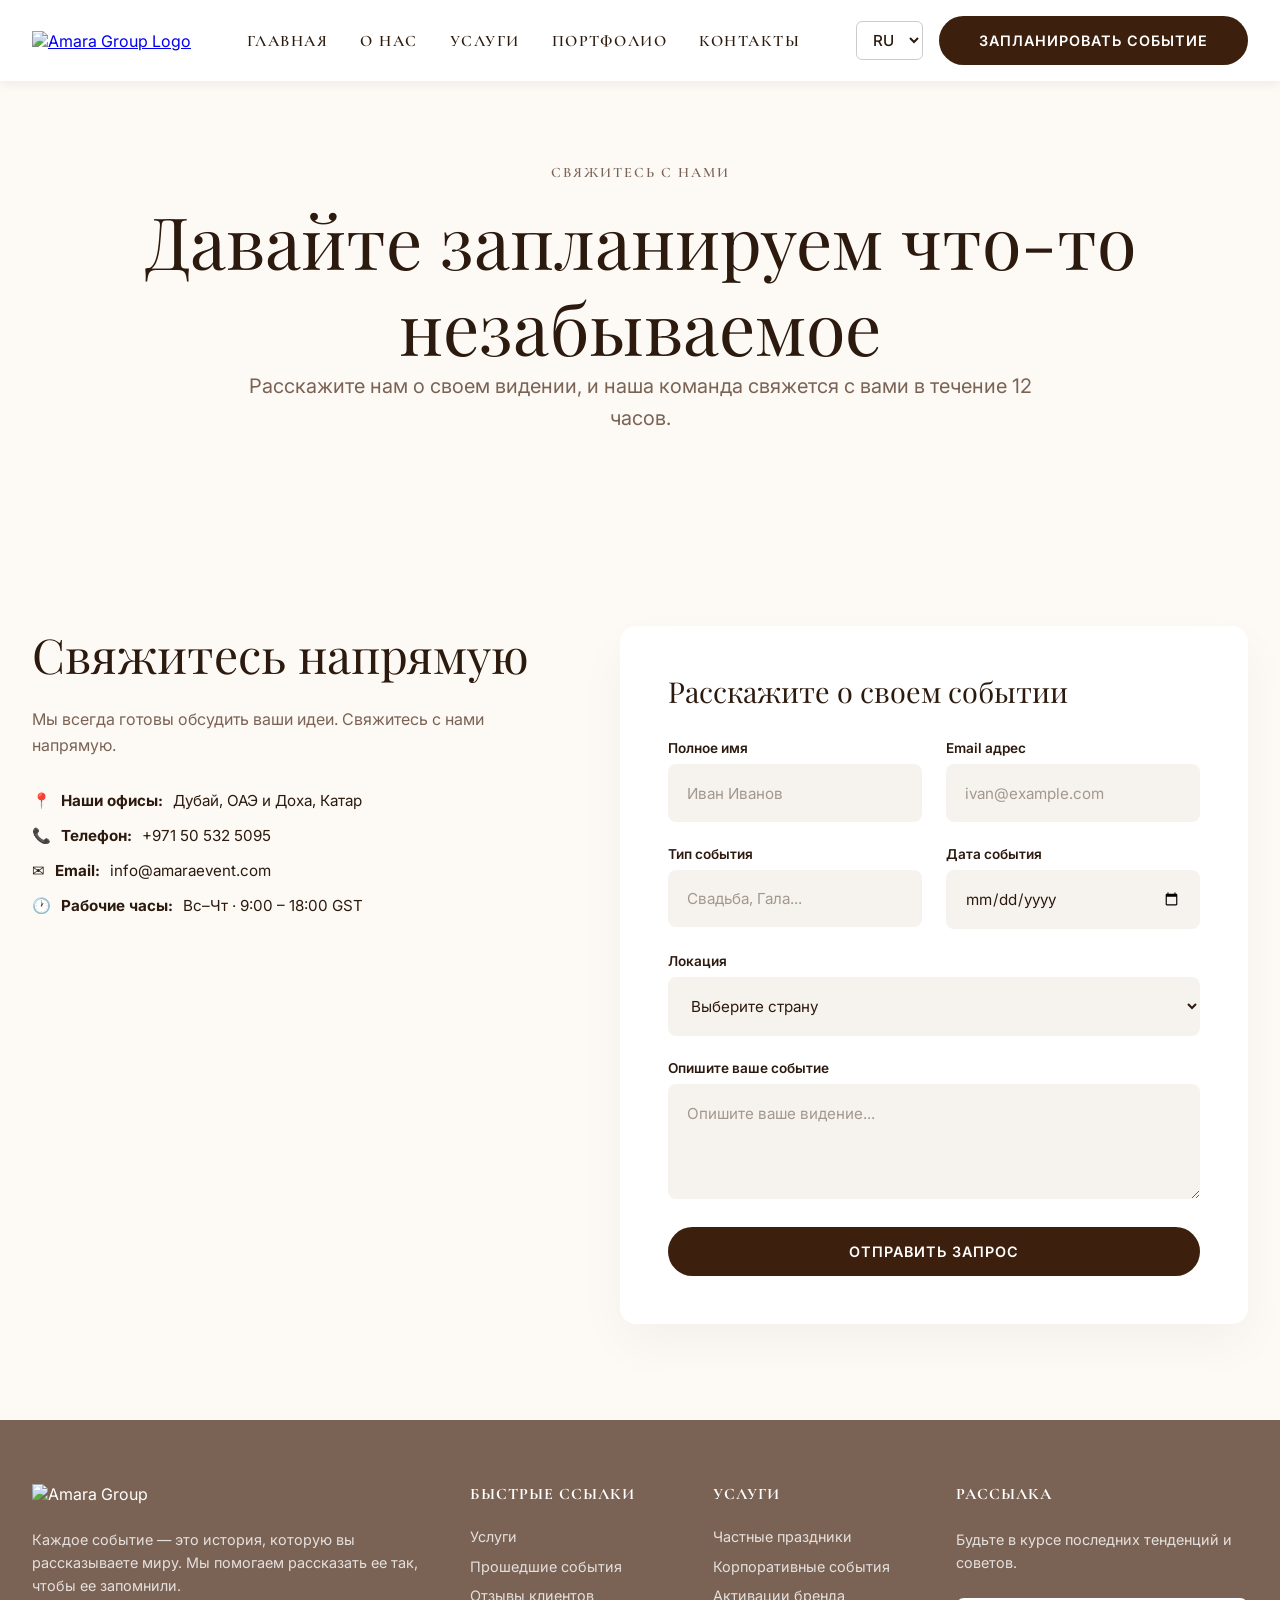
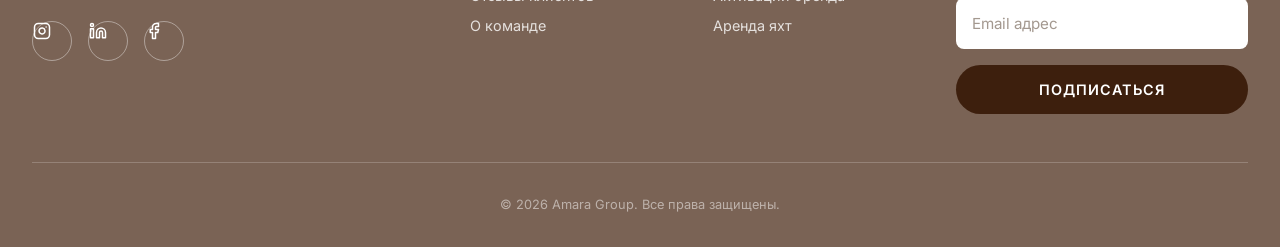
==== contact.html @ 1722e5fd "first commit" ====
<!doctype html>
<html lang="ru">
  <head>
    <meta charset="UTF-8" />
    <meta name="viewport" content="width=device-width, initial-scale=1.0" />

    <title>Amara Group | Luxury Events</title>
    <meta
      name="description"
      content="Amara Group — агентство полного цикла в ОАЭ и Катаре. Организация роскошных свадеб, корпоративных мероприятий, бренд-активаций и аренда яхт."
    />
    <meta
      name="keywords"
      content="luxury events Dubai, организация мероприятий Дубай, свадьба в Катаре, ивент агентство ОАЭ, корпоративы Доха"
    />
    <meta name="author" content="Amara Group" />

    <meta
      property="og:title"
      content="Amara Group | Events That Remain Forever In Memory"
    />
    <meta
      property="og:description"
      content="Полный спектр услуг по организации роскошных мероприятий на территории стран Персидского залива."
    />
    <meta
      property="og:image"
      content="https://www.amaraevent.com/herobannerpicture.jpg"
    />
    <meta property="og:type" content="website" />

    <meta name="robots" content="index, follow" />

    <link
      href="https://fonts.googleapis.com/css2?family=Cormorant+Garamond:wght@600&family=Inter:wght@400;500;600&family=Playfair+Display:ital,wght@0,400;0,700;1,400&display=swap"
      rel="stylesheet"
    />
    <link rel="stylesheet" href="css/style.css" />
    <link rel="stylesheet" href="css/animations.css" />
    <link rel="stylesheet" href="css/responsive.css" />

    <script src="js/translations.js" defer></script>
    <script src="js/i18n.js" defer></script>
    <script src="js/main.js" defer></script>
    <script src="js/animations.js" defer></script>
    <script src="js/portfolio.js" defer></script>
  </head>
  <body class="bg-cream">
    <header class="navbar scrolled">
      <div class="nav-container">
        <a href="index.html" class="logo-link">
          <img
            src="https://www.amaraevent.com/newheroloamara.png"
            alt="Amara Group Logo"
            class="nav-logo logo-dark"
          />
        </a>
        <nav class="nav-links">
          <a href="index.html" data-i18n="nav_home">Главная</a>
          <a href="index.html#about" data-i18n="nav_about">О нас</a>
          <a href="services.html" data-i18n="nav_services">Услуги</a>
          <a href="portfolio.html" data-i18n="nav_portfolio">Портфолио</a>
          <a href="contact.html" class="active" data-i18n="nav_contact"
            >Контакты</a
          >
        </nav>
        <div class="nav-actions">
          <div class="lang-switcher">
            <select class="lang-select">
              <option value="ru">RU</option>
              <option value="en">EN</option>
              <option value="ar">AR</option>
            </select>
          </div>
          <a
            href="https://w.app/xpcw7w"
            target="_blank"
            class="btn btn-primary"
            data-i18n="btn_plan"
            >Запланировать событие</a
          >
          <button class="hamburger" aria-label="Menu" style="color: #3d1f0d">
            ☰
          </button>
        </div>
      </div>
    </header>

    <div class="mobile-menu">
      <button class="close-menu">✕</button>
      <div class="lang-switcher" style="margin-bottom: 2rem">
        <select
          class="lang-select"
          style="
            color: var(--text-primary);
            border-color: var(--accent-primary);
          "
        >
          <option value="ru">RU</option>
          <option value="en">EN</option>
          <option value="ar">AR</option>
        </select>
      </div>
      <nav class="mobile-nav-links">
        <a href="index.html" data-i18n="nav_home">Главная</a>
        <a href="index.html#about" data-i18n="nav_about">О нас</a>
        <a href="services.html" data-i18n="nav_services">Услуги</a>
        <a href="portfolio.html" data-i18n="nav_portfolio">Портфолио</a>
        <a href="contact.html" data-i18n="nav_contact">Контакты</a>
        <a
          href="https://w.app/xpcw7w"
          target="_blank"
          class="btn btn-primary mobile-btn"
          data-i18n="btn_plan"
          >Запланировать событие</a
        >
      </nav>
    </div>

    <main class="page-top-padding">
      <section class="page-hero text-center container">
        <span class="label animate-from-bottom" data-i18n="cta_label"
          >СВЯЖИТЕСЬ С НАМИ</span
        >
        <h1
          class="animate-from-bottom"
          style="color: var(--text-primary)"
          data-i18n="cp_title"
        >
          Давайте запланируем что-то незабываемое
        </h1>
        <p
          class="subtitle animate-from-bottom"
          style="color: var(--text-secondary)"
          data-i18n="cta_desc"
        >
          Расскажите нам о своем видении, и наша команда свяжется с вами.
        </p>
      </section>

      <section class="contact-page-content" style="padding-bottom: 6rem">
        <div class="container contact-grid">
          <div class="contact-page-info animate-from-left">
            <h2 style="color: var(--text-primary)" data-i18n="cp_reach">
              Свяжитесь напрямую
            </h2>
            <p
              style="color: var(--text-secondary); margin-bottom: 2rem"
              data-i18n="cp_reach_d"
            >
              Мы всегда готовы обсудить ваши идеи.
            </p>
            <ul class="contact-list dark-text">
              <li data-i18n="cta_loc">
                📍 <strong>Наши офисы:</strong> Дубай, ОАЭ и Доха, Катар
              </li>
              <li data-i18n="cta_phone">
                📞 <strong>Телефон:</strong> +971 50 532 5095
              </li>
              <li data-i18n="cta_email">
                ✉ <strong>Email:</strong> info@amaraevent.com
              </li>
              <li data-i18n="cta_hours">
                🕐 <strong>Рабочие часы:</strong> Вс–Чт · 9:00 – 18:00 GST
              </li>
            </ul>
          </div>

          <div class="contact-form-wrap white-bg animate-from-right">
            <h3
              style="
                font-family: var(--font-heading);
                font-size: 1.8rem;
                margin-bottom: 2rem;
                color: var(--text-primary);
              "
              data-i18n="form_title"
            >
              Расскажите о своем событии
            </h3>
            <form class="event-form form-advanced">
              <div class="form-row">
                <div class="form-group">
                  <label data-i18n="form_name">Полное имя</label>
                  <input
                    type="text"
                    data-i18n="pl_name"
                    placeholder="Иван Иванов"
                    required
                  />
                </div>
                <div class="form-group">
                  <label data-i18n="form_email_lbl">Email адрес</label>
                  <input
                    type="email"
                    data-i18n="pl_email"
                    placeholder="ivan@example.com"
                    required
                  />
                </div>
              </div>
              <div class="form-row">
                <div class="form-group">
                  <label data-i18n="form_type">Тип события</label>
                  <input
                    type="text"
                    data-i18n="pl_type"
                    placeholder="Свадьба, Гала, Активация..."
                    required
                  />
                </div>
                <div class="form-group">
                  <label data-i18n="form_date">Дата события</label>
                  <input type="date" required />
                </div>
              </div>
              <div class="form-group">
                <label data-i18n="form_loc">Локация</label>
                <select required>
                  <option value="" disabled selected data-i18n="loc_sel">
                    Выберите страну
                  </option>
                  <option value="UAE" data-i18n="loc_uae">ОАЭ</option>
                  <option value="Qatar" data-i18n="loc_qa">Катар</option>
                  <option value="Saudi Arabia" data-i18n="loc_sa">
                    Саудовская Аравия
                  </option>
                  <option value="Other" data-i18n="loc_other">Другое</option>
                </select>
              </div>
              <div class="form-group">
                <label data-i18n="form_msg">Опишите ваше событие</label>
                <textarea
                  data-i18n="pl_msg"
                  placeholder="Опишите ваше видение..."
                  rows="4"
                ></textarea>
              </div>
              <button
                type="submit"
                class="btn btn-primary w-100"
                data-i18n="btn_send"
              >
                Отправить запрос
              </button>
              <p
                class="form-success hidden"
                style="color: var(--accent-primary)"
                data-i18n="form_success"
              >
                Спасибо! Мы свяжемся с вами в течение 12 часов.
              </p>
            </form>
          </div>
        </div>
      </section>
    </main>

    <footer class="footer">
      <div class="container">
        <div class="footer-grid">
          <div class="footer-col animate-from-bottom">
            <img
              src="https://www.amaraevent.com/newwhotelogoamara.png"
              alt="Amara Group"
              class="footer-logo"
            />
            <p class="footer-tagline" data-i18n="ftr_tagline">
              Каждое событие — это история, которую вы рассказываете миру.
            </p>
            <div class="social-links">
              <a
                href="https://www.instagram.com/amara.eventgroup/"
                target="_blank"
                class="social-icon"
                ><svg
                  width="20"
                  height="20"
                  viewBox="0 0 24 24"
                  fill="none"
                  stroke="currentColor"
                  stroke-width="2"
                  stroke-linecap="round"
                  stroke-linejoin="round"
                >
                  <rect x="2" y="2" width="20" height="20" rx="5" ry="5"></rect>
                  <path
                    d="M16 11.37A4 4 0 1 1 12.63 8 4 4 0 0 1 16 11.37z"
                  ></path>
                  <line x1="17.5" y1="6.5" x2="17.51" y2="6.5"></line></svg
              ></a>
              <a
                href="https://www.linkedin.com/company/amara-event-groups/"
                target="_blank"
                class="social-icon"
                ><svg
                  width="20"
                  height="20"
                  viewBox="0 0 24 24"
                  fill="none"
                  stroke="currentColor"
                  stroke-width="2"
                  stroke-linecap="round"
                  stroke-linejoin="round"
                >
                  <path
                    d="M16 8a6 6 0 0 1 6 6v7h-4v-7a2 2 0 0 0-2-2 2 2 0 0 0-2 2v7h-4v-7a6 6 0 0 1 6-6z"
                  ></path>
                  <rect x="2" y="9" width="4" height="12"></rect>
                  <circle cx="4" cy="4" r="2"></circle></svg
              ></a>
              <a
                href="https://www.facebook.com/people/Amara-Event-Group/61588950360241/?rdid=UpHWcttzKWzYfDXJ"
                target="_blank"
                class="social-icon"
                ><svg
                  width="20"
                  height="20"
                  viewBox="0 0 24 24"
                  fill="none"
                  stroke="currentColor"
                  stroke-width="2"
                  stroke-linecap="round"
                  stroke-linejoin="round"
                >
                  <path
                    d="M18 2h-3a5 5 0 0 0-5 5v3H7v4h3v8h4v-8h3l1-4h-4V7a1 1 0 0 1 1-1h3z"
                  ></path></svg
              ></a>
            </div>
          </div>
          <div
            class="footer-col animate-from-bottom"
            style="transition-delay: 0.1s"
          >
            <h4 data-i18n="ftr_quick">БЫСТРЫЕ ССЫЛКИ</h4>
            <a href="services.html" data-i18n="nav_services">Наши услуги</a>
            <a href="portfolio.html" data-i18n="ftr_past">Прошедшие события</a>
            <a href="index.html#about" data-i18n="ftr_test">Отзывы клиентов</a>
            <a href="index.html#about" data-i18n="ftr_team">О команде</a>
          </div>
          <div
            class="footer-col animate-from-bottom"
            style="transition-delay: 0.2s"
          >
            <h4 data-i18n="ftr_srv">УСЛУГИ</h4>
            <a href="services.html" data-i18n="srv_1_t">Частные праздники</a>
            <a href="services.html" data-i18n="srv_2_t"
              >Корпоративные события</a
            >
            <a href="services.html" data-i18n="srv_3_t">Активации бренда</a>
            <a href="services.html" data-i18n="srv_5_t">Аренда яхт</a>
          </div>
          <div
            class="footer-col animate-from-bottom"
            style="transition-delay: 0.3s"
          >
            <h4 data-i18n="ftr_news">РАССЫЛКА</h4>
            <p data-i18n="ftr_news_d">Будьте в курсе последних тенденций.</p>
            <form class="newsletter-form">
              <input
                type="email"
                data-i18n="form_email_lbl"
                placeholder="Email"
                required
              />
              <button
                type="submit"
                class="btn btn-primary btn-small"
                data-i18n="btn_sub"
              >
                Подписаться
              </button>
            </form>
          </div>
        </div>
        <div class="footer-bottom">
          <p data-i18n="ftr_rights">© 2026 Amara Group. Все права защищены.</p>
        </div>
      </div>
    </footer>

    <script src="js/main.js" defer></script>
    <script src="js/animations.js" defer></script>
  </body>
</html>
---- css/style.css ----
:root {
  --bg-hero: #e8e4de;
  --bg-section: #fdfaf6; /* Более светлый кремовый, как на скринах */
  --bg-footer: #7a6355; /* Точный цвет из макета */
  --accent-primary: #3d1f0d;
  --text-primary: #2c1a0e;
  --text-secondary: #7a6355;
  --white: #ffffff;
  --bg-card: #f6f3ef; /* Цвет фона инпутов и карточек */

  --font-heading: "Playfair Display", serif;
  --font-body: "Inter", sans-serif;
  --font-nav: "Cormorant Garamond", serif;
}

* {
  margin: 0;
  padding: 0;
  box-sizing: border-box;
}
html {
  scroll-behavior: smooth;
}
body {
  font-family: var(--font-body);
  color: var(--text-primary);
  background-color: var(--white);
  overflow-x: hidden;
}
.container {
  width: 100%;
  max-width: 1280px;
  margin: 0 auto;
  padding: 0 2rem;
}
.text-center {
  text-align: center;
}
.text-white {
  color: var(--white) !important;
}
.bg-cream {
  background-color: var(--bg-section);
}
.white-bg {
  background: var(--white);
}
.hidden {
  display: none !important;
}

/* Типографика */
h1,
h2,
h3 {
  font-family: var(--font-heading);
  font-weight: 400;
  line-height: 1.2;
}
h1 {
  font-size: 4.5rem;
  color: var(--white);
}
h2 {
  font-size: 3rem;
  margin-bottom: 1.5rem;
  color: var(--text-primary);
}
.hero h2 {
  color: var(--accent-primary);
  font-size: 5rem;
  font-style: italic;
  margin-bottom: 1rem;
}
p {
  font-size: 1rem;
  line-height: 1.6;
  color: var(--text-secondary);
  margin-bottom: 1.5rem;
}
.subtitle {
  font-size: 1.25rem;
  max-width: 800px;
  margin: 0 auto 2rem;
}
.label {
  display: block;
  font-family: var(--font-nav);
  font-size: 0.9rem;
  letter-spacing: 2px;
  text-transform: uppercase;
  color: var(--text-secondary);
  margin-bottom: 1rem;
  font-weight: 600;
}

/* Кнопки */
.btn {
  display: inline-block;
  padding: 1rem 2.5rem;
  border-radius: 50px;
  font-family: var(--font-body);
  font-size: 0.9rem;
  text-transform: uppercase;
  letter-spacing: 1px;
  text-decoration: none;
  transition: all 0.3s ease;
  cursor: pointer;
  border: none;
  font-weight: 600;
  text-align: center;
}
.btn-primary {
  background-color: var(--accent-primary);
  color: var(--white);
}
.btn-primary:hover {
  background-color: #5a3116;
}
.btn-outline {
  background-color: transparent;
  color: var(--white);
  border: 1px solid var(--white);
}
.btn-outline:hover {
  background-color: var(--white);
  color: var(--accent-primary);
}
.w-100 {
  width: 100%;
}
.btn-small {
  padding: 0.8rem 1.5rem;
  font-size: 0.9rem;
}

/* Навигация */
.navbar {
  position: fixed;
  top: 0;
  width: 100%;
  z-index: 1000;
  transition: all 0.3s ease;
  padding: 1.5rem 0;
}
.navbar.scrolled {
  background-color: var(--white);
  box-shadow: 0 4px 10px rgba(0, 0, 0, 0.05);
  padding: 1rem 0;
}
.nav-container {
  display: flex;
  justify-content: space-between;
  align-items: center;
  max-width: 1440px;
  margin: 0 auto;
  padding: 0 2rem;
}
.nav-logo {
  height: 40px;
  transition: opacity 0.3s ease;
}
.nav-links {
  display: flex;
  gap: 2rem;
}
.nav-links a {
  font-family: var(--font-nav);
  text-transform: uppercase;
  letter-spacing: 1.5px;
  color: var(--white);
  text-decoration: none;
  font-size: 1rem;
  font-weight: 600;
  transition: color 0.3s ease;
}
.navbar.scrolled .nav-links a {
  color: var(--text-primary);
}
.nav-links a:hover,
.nav-links a.active {
  color: var(--bg-footer);
}
.hamburger {
  display: none;
  background: none;
  border: none;
  color: var(--white);
  font-size: 2rem;
  cursor: pointer;
}
.nav-actions {
  display: flex;
  align-items: center;
  gap: 1rem;
}

/* Переключатель языков */
.lang-switcher select {
  background: transparent;
  color: var(--white);
  border: 1px solid rgba(255, 255, 255, 0.5);
  border-radius: 6px;
  padding: 8px 12px;
  font-family: var(--font-body);
  font-weight: 500;
  cursor: pointer;
  outline: none;
  transition: all 0.3s ease;
}
.lang-switcher select option {
  color: var(--text-primary);
  background: var(--white);
}
.navbar.scrolled .lang-switcher select {
  color: var(--text-primary);
  border-color: rgba(0, 0, 0, 0.2);
}

/* Мобильное меню */
.mobile-menu {
  position: fixed;
  top: 0;
  left: 0;
  width: 100%;
  height: 100vh;
  background-color: var(--bg-section);
  z-index: 2000;
  display: flex;
  flex-direction: column;
  justify-content: center;
  align-items: center;
  opacity: 0;
  pointer-events: none;
  transition: all 0.3s ease;
  transform: translateY(-100%);
}
.mobile-menu.active {
  opacity: 1;
  pointer-events: all;
  transform: translateY(0);
}
.close-menu {
  position: absolute;
  top: 2rem;
  right: 2rem;
  font-size: 2rem;
  background: none;
  border: none;
  cursor: pointer;
  color: var(--accent-primary);
}
.mobile-nav-links {
  display: flex;
  flex-direction: column;
  gap: 2rem;
  text-align: center;
}
.mobile-nav-links a:not(.btn) {
  font-family: var(--font-heading);
  font-size: 2rem;
  color: var(--text-primary);
  text-decoration: none;
}

/* Секции */
section {
  padding: 6rem 0;
}
.hero {
  height: 100vh;
  background-size: cover;
  background-position: center;
  display: flex;
  align-items: center;
  justify-content: center;
  position: relative;
  background-color: var(--bg-hero);
  text-align: center;
}
.hero::before {
  content: "";
  position: absolute;
  top: 0;
  left: 0;
  width: 100%;
  height: 100%;
  background: rgba(0, 0, 0, 0.3);
}
.hero-content {
  position: relative;
  z-index: 2;
  max-width: 900px;
  padding: 0 1rem;
}
.hero-buttons {
  display: flex;
  gap: 1rem;
  justify-content: center;
  margin-top: 2rem;
}

.about-grid {
  display: grid;
  grid-template-columns: 1fr 1fr;
  gap: 4rem;
  align-items: center;
}
.about-images {
  display: grid;
  grid-template-columns: 1fr 1fr;
  gap: 1rem;
}
.about-images img {
  width: 100%;
  height: 250px;
  object-fit: cover;
  border-radius: 16px;
  transition: transform 0.5s ease;
}
.about-images img:hover {
  transform: scale(1.05);
}

/* Карточки сервисов */
.services-grid {
  display: grid;
  grid-template-columns: repeat(4, 1fr);
  gap: 2rem;
  margin-top: 3rem;
  margin-bottom: 3rem;
}
.services-grid-3 {
  display: grid;
  grid-template-columns: repeat(3, 1fr);
  gap: 2rem;
  margin-top: 3rem;
}
.service-card {
  background: var(--bg-card);
  padding: 2.5rem 1.5rem;
  border-radius: 16px;
  text-align: start;
  transition:
    transform 0.4s ease,
    box-shadow 0.4s ease;
}
.service-card:hover {
  transform: translateY(-5px);
  box-shadow: 0 15px 30px rgba(0, 0, 0, 0.05);
  background-color: var(--white);
}
.icon-box {
  width: 40px;
  height: 40px;
  display: flex;
  align-items: center;
  justify-content: flex-start;
  margin-bottom: 1.5rem;
}
.icon-box svg {
  color: var(--bg-footer);
  width: 24px;
  height: 24px;
}
.service-card h3 {
  font-size: 1.3rem;
  margin-bottom: 1rem;
  font-family: var(--font-heading);
}
.service-card p {
  font-size: 0.95rem;
}
.link-arrow {
  color: var(--accent-primary);
  text-decoration: none;
  font-weight: 600;
  font-size: 0.9rem;
  transition: opacity 0.3s;
  display: inline-block;
  margin-top: 1rem;
}
.link-arrow:hover {
  opacity: 0.7;
}

/* Портфолио (Стиль как на скриншоте) */
.section-header {
  display: flex;
  justify-content: space-between;
  align-items: flex-end;
  margin-bottom: 3rem;
  text-align: start;
}
.link-underline {
  color: var(--bg-footer);
  text-decoration: underline;
  font-weight: 500;
  font-size: 0.9rem;
  font-family: var(--font-body);
  text-underline-offset: 4px;
}
.portfolio-grid-4 {
  display: grid;
  grid-template-columns: repeat(4, 1fr);
  gap: 1.5rem;
}
.img-wrap {
  overflow: hidden;
  border-radius: 16px;
}
.img-wrap img {
  width: 100%;
  height: 350px;
  object-fit: cover;
  transition: transform 0.4s ease;
  display: block;
}
.img-wrap:hover img {
  transform: scale(1.05);
}

/* Отзывы */
.testimonials-grid {
  display: grid;
  grid-template-columns: repeat(3, 1fr);
  gap: 2rem;
  margin-top: 3rem;
}
.test-card {
  background: var(--bg-card);
  padding: 3rem 2rem;
  border-radius: 16px;
  text-align: start;
  position: relative;
  transition: transform 0.4s ease;
}
.test-card:hover {
  transform: translateY(-5px);
  box-shadow: 0 15px 30px rgba(0, 0, 0, 0.05);
  background-color: var(--white);
}
.quote-mark {
  position: absolute;
  top: 1.5rem;
  right: 2rem;
  font-family: var(--font-heading);
  font-size: 3rem;
  color: #dcd3c8;
  line-height: 1;
}
.test-card p {
  font-style: italic;
  font-size: 0.95rem;
  color: var(--text-secondary);
}
.brand-logo {
  height: 30px;
  margin-top: 1.5rem;
  filter: grayscale(100%);
  opacity: 0.6;
  transition: all 0.4s ease;
}
.test-card:hover .brand-logo {
  filter: grayscale(0%);
  opacity: 1;
}

/* Форма контактов (Стиль как на скриншоте) */
.contact-cta {
  background-color: var(--bg-section);
}
.contact-grid {
  display: grid;
  grid-template-columns: 1fr 1.2fr;
  gap: 4rem;
  align-items: start;
}
.contact-list {
  list-style: none;
  margin-top: 2rem;
  text-align: start;
}
.contact-list li {
  margin-bottom: 1rem;
  font-size: 0.95rem;
  display: flex;
  align-items: center;
  gap: 10px;
  color: var(--text-primary);
}

.contact-form-wrap {
  background: var(--white);
  padding: 3rem;
  border-radius: 16px;
  box-shadow: 0 20px 50px rgba(0, 0, 0, 0.04);
  text-align: start;
}
.form-group {
  margin-bottom: 1.5rem;
}
input,
select,
textarea {
  width: 100%;
  padding: 1.2rem;
  border: none;
  border-radius: 8px;
  font-family: var(--font-body);
  font-size: 0.95rem;
  background-color: var(--bg-card);
  color: var(--text-primary);
  outline: none;
  transition: background-color 0.3s;
}
input:focus,
select:focus,
textarea:focus {
  background-color: #eee9e0;
}
input::placeholder,
textarea::placeholder {
  color: #a3988f;
}
.form-success {
  margin-top: 1rem;
  text-align: center;
  color: green;
  font-weight: 500;
  font-size: 0.9rem;
}
.form-advanced label {
  display: block;
  font-size: 0.85rem;
  font-weight: 600;
  color: var(--text-primary);
  margin-bottom: 0.5rem;
}
.form-advanced .form-row {
  display: grid;
  grid-template-columns: 1fr 1fr;
  gap: 1.5rem;
}

/* ФУТЕР (Правильное выравнивание иконок) */
.footer {
  background-color: var(--bg-footer);
  padding: 4rem 0 2rem;
  color: var(--white);
  text-align: start;
}
.footer p {
  color: rgba(255, 255, 255, 0.8) !important;
  font-size: 0.9rem;
}
.footer-grid {
  display: grid;
  grid-template-columns: 2fr 1fr 1fr 1.5fr;
  gap: 3rem;
  border-bottom: 1px solid rgba(255, 255, 255, 0.2);
  padding-bottom: 3rem;
  margin-bottom: 2rem;
}
.footer-logo {
  height: 40px;
  margin-bottom: 1.5rem;
}
.footer-col h4 {
  font-family: var(--font-nav);
  letter-spacing: 1px;
  margin-bottom: 1.5rem;
  font-size: 1rem;
  color: var(--white);
}
.footer-col a {
  display: block;
  color: rgba(255, 255, 255, 0.8);
  text-decoration: none;
  margin-bottom: 0.8rem;
  transition: color 0.3s;
  font-size: 0.9rem;
}
.footer-col a:hover {
  color: var(--white);
}

.social-links {
  display: flex;
  flex-direction: row;
  gap: 1rem;
  margin-top: 1.5rem;
  align-items: center;
}
.social-icon {
  width: 40px;
  height: 40px;
  border: 1px solid rgba(255, 255, 255, 0.4);
  border-radius: 50%;
  display: flex;
  align-items: center;
  justify-content: center;
  color: var(--white);
  transition: all 0.3s ease;
  text-decoration: none;
  padding: 0;
}
.social-icon svg {
  stroke: var(--white);
  width: 18px;
  height: 18px;
  transition: stroke 0.3s ease;
}
.social-icon:hover {
  background-color: var(--white);
  border-color: var(--white);
}
.social-icon:hover svg {
  stroke: var(--bg-footer);
}

.newsletter-form {
  display: flex;
  flex-direction: column;
  gap: 1rem;
  margin-top: 1rem;
}
.newsletter-form input {
  background: var(--white);
  border: none;
  color: var(--text-primary);
  border-radius: 8px;
  padding: 1rem;
  width: 100%;
}
.newsletter-form .btn-primary {
  width: 100%;
  font-size: 0.9rem;
  padding: 1rem;
}
.footer-bottom {
  text-align: center;
}
.footer-bottom p {
  color: rgba(255, 255, 255, 0.5) !important;
  font-size: 0.8rem;
  margin-bottom: 0;
}

/* Страницы */
.page-top-padding {
  padding-top: 100px;
}
.page-hero {
  padding: 4rem 0;
}
.portfolio-filters {
  display: flex;
  justify-content: center;
  flex-wrap: wrap;
  gap: 1rem;
  margin-bottom: 3rem;
}
.filter-btn {
  padding: 0.8rem 2rem;
  border-radius: 50px;
  border: 1px solid var(--accent-primary);
  background: transparent;
  color: var(--text-primary);
  font-family: var(--font-body);
  font-size: 0.9rem;
  font-weight: 500;
  cursor: pointer;
  transition: all 0.3s ease;
}
.filter-btn:hover,
.filter-btn.active {
  background: var(--bg-footer);
  color: var(--white);
  border-color: var(--bg-footer);
}
.masonry-grid {
  columns: 3;
  column-gap: 1.5rem;
  margin-bottom: 4rem;
}
.masonry-item {
  break-inside: avoid;
  margin-bottom: 1.5rem;
  overflow: hidden;
  border-radius: 16px;
  transition:
    opacity 0.4s ease,
    transform 0.4s ease;
}
.masonry-item img {
  width: 100%;
  display: block;
  transition: transform 0.4s;
}
.masonry-item:hover img {
  transform: scale(1.05);
}
.masonry-item.hide {
  display: none;
}

/* Поддержка Арабского (RTL) */
[dir="rtl"] body {
  direction: rtl;
}
[dir="rtl"] .link-arrow {
  display: inline-block;
}
[dir="rtl"] .quote-mark {
  left: 2rem;
  right: auto;
  transform: scaleX(-1);
}
[dir="rtl"] .animate-from-left {
  transform: translateX(60px);
}
[dir="rtl"] .animate-from-right {
  transform: translateX(-60px);
}
[dir="rtl"] .social-links {
  flex-direction: row;
}
[dir="rtl"] .nav-actions {
  flex-direction: row-reverse;
}
---- css/animations.css ----
.animate-from-left {
  transform: translateX(-60px);
  opacity: 0;
  transition:
    transform 0.7s ease-out,
    opacity 0.7s ease-out;
}
.animate-from-right {
  transform: translateX(60px);
  opacity: 0;
  transition:
    transform 0.7s ease-out,
    opacity 0.7s ease-out;
}
.animate-from-bottom {
  transform: translateY(50px);
  opacity: 0;
  transition:
    transform 0.6s ease-out,
    opacity 0.6s ease-out;
}
.animate-fade {
  opacity: 0;
  transition: opacity 0.8s ease-out;
}
.animate-scale {
  transform: scale(0.92);
  opacity: 0;
  transition:
    transform 0.6s ease-out,
    opacity 0.6s ease-out;
}
.animate-from-left.visible {
  transform: translateX(0);
  opacity: 1;
}
.animate-from-right.visible {
  transform: translateX(0);
  opacity: 1;
}
.animate-from-bottom.visible {
  transform: translateY(0);
  opacity: 1;
}
.animate-fade.visible {
  opacity: 1;
}
.animate-scale.visible {
  transform: scale(1);
  opacity: 1;
}
---- css/responsive.css ----
@media (max-width: 1024px) {
  .services-grid,
  .portfolio-grid-4,
  .services-grid-3,
  .testimonials-grid {
    grid-template-columns: repeat(2, 1fr);
  }
  .masonry-grid {
    columns: 2;
  }
  .footer-grid {
    grid-template-columns: 1fr 1fr;
  }
}
@media (max-width: 768px) {
  h1 {
    font-size: 3rem;
  }
  h2,
  .hero h2 {
    font-size: 2.5rem;
  }
  .nav-links,
  .nav-actions .btn {
    display: none;
  }
  .hamburger {
    display: block;
  }
  .about-grid,
  .contact-grid {
    grid-template-columns: 1fr;
    gap: 2rem;
  }
  .section-header {
    flex-direction: column;
    align-items: flex-start;
    gap: 1rem;
  }
  .contact-form-wrap {
    padding: 2rem 1.5rem;
  }
  .form-advanced .form-row {
    grid-template-columns: 1fr;
    gap: 0;
  }
  [dir="rtl"] .section-header {
    align-items: flex-end;
  }
}
@media (max-width: 480px) {
  .services-grid,
  .portfolio-grid-4,
  .services-grid-3,
  .testimonials-grid {
    grid-template-columns: 1fr;
  }
  .masonry-grid {
    columns: 1;
  }
  .footer-grid {
    grid-template-columns: 1fr;
  }
  .hero-buttons {
    flex-direction: column;
  }
  .about-images {
    grid-template-columns: 1fr;
  }
}
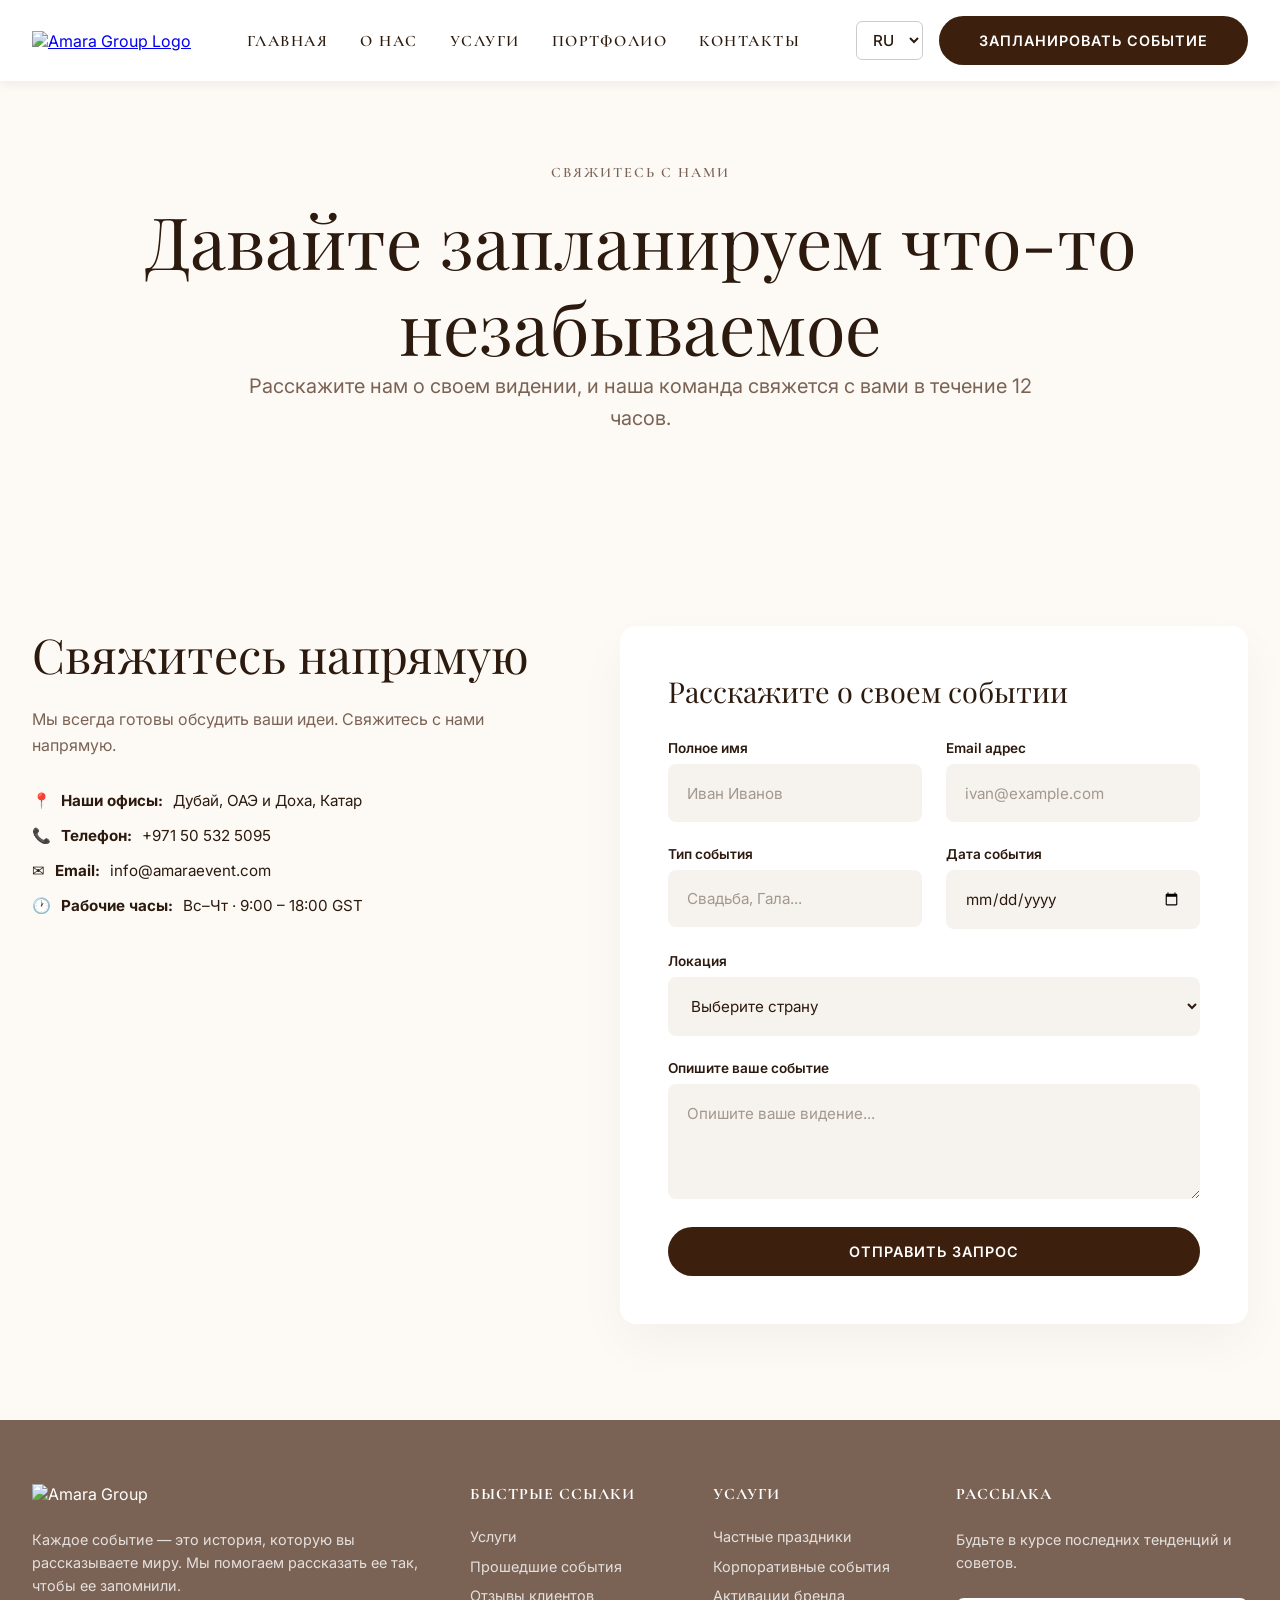
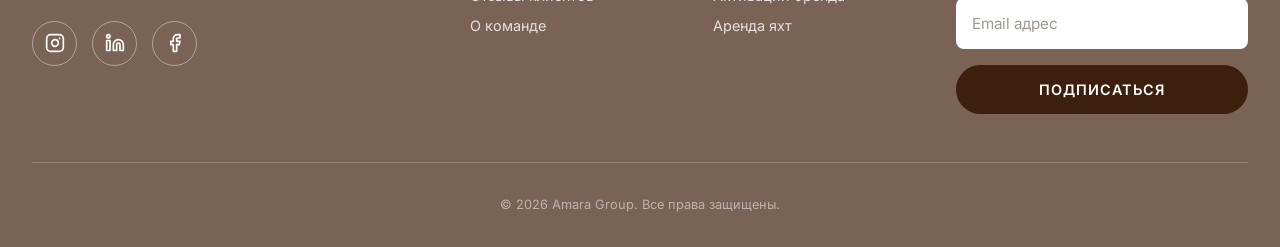
==== commit 0653ce8f: "add netlify identity script and seo" ====
--- a/contact.html
+++ b/contact.html
@@ -3,8 +3,8 @@
   <head>
     <meta charset="UTF-8" />
     <meta name="viewport" content="width=device-width, initial-scale=1.0" />
-
     <title>Amara Group | Luxury Events</title>
+
     <meta
       name="description"
       content="Amara Group — агентство полного цикла в ОАЭ и Катаре. Организация роскошных свадеб, корпоративных мероприятий, бренд-активаций и аренда яхт."
@@ -38,6 +38,8 @@
     <link rel="stylesheet" href="css/style.css" />
     <link rel="stylesheet" href="css/animations.css" />
     <link rel="stylesheet" href="css/responsive.css" />
+
+    <script src="https://identity.netlify.com/v1/netlify-identity-widget.js"></script>
 
     <script src="js/translations.js" defer></script>
     <script src="js/i18n.js" defer></script>
--- a/css/style.css
+++ b/css/style.css
@@ -588,35 +588,46 @@
 .social-links {
   display: flex;
   flex-direction: row;
-  gap: 1rem;
+  gap: 15px;
   margin-top: 1.5rem;
   align-items: center;
 }
+
 .social-icon {
-  width: 40px;
-  height: 40px;
-  border: 1px solid rgba(255, 255, 255, 0.4);
-  border-radius: 50%;
-  display: flex;
-  align-items: center;
-  justify-content: center;
-  color: var(--white);
-  transition: all 0.3s ease;
-  text-decoration: none;
-  padding: 0;
-}
+  display: inline-flex !important;
+  align-items: center !important;
+  justify-content: center !important;
+  width: 45px !important;
+  height: 45px !important;
+  border: 1px solid rgba(255, 255, 255, 0.4) !important;
+  border-radius: 50% !important;
+  text-decoration: none !important;
+  box-sizing: border-box !important;
+  padding: 0 !important;
+  margin: 0 !important;
+  background-color: transparent;
+  transition: all 0.3s ease !important;
+}
+
 .social-icon svg {
+  width: 20px !important;
+  height: 20px !important;
+  margin: 0 !important;
+  padding: 0 !important;
+  display: block !important;
   stroke: var(--white);
-  width: 18px;
-  height: 18px;
+  fill: none;
   transition: stroke 0.3s ease;
 }
+
+/* Эффект при наведении */
 .social-icon:hover {
-  background-color: var(--white);
-  border-color: var(--white);
-}
+  background-color: var(--white) !important;
+  border-color: var(--white) !important;
+}
+
 .social-icon:hover svg {
-  stroke: var(--bg-footer);
+  stroke: var(--bg-footer) !important;
 }
 
 .newsletter-form {
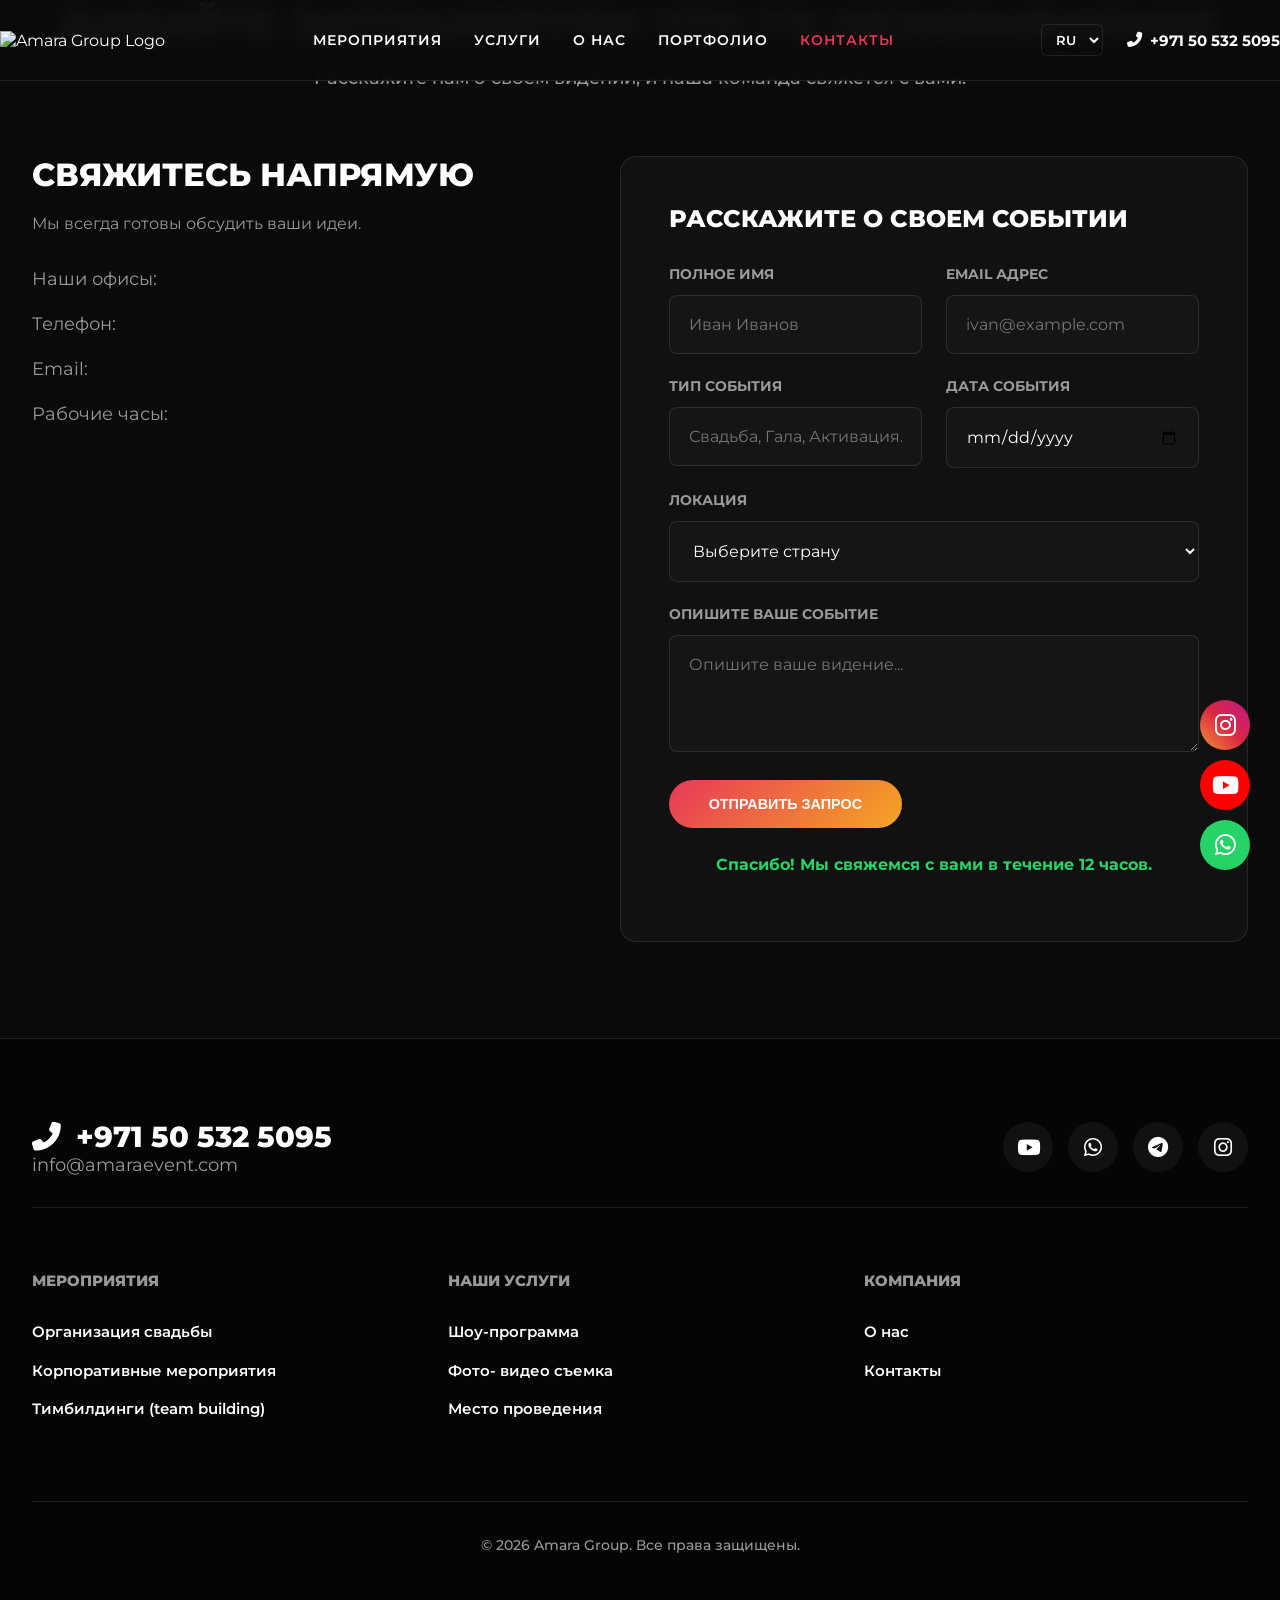
==== commit 608e4c58: "Final dark theme update for all pages" ====
--- a/contact.html
+++ b/contact.html
@@ -3,64 +3,54 @@
   <head>
     <meta charset="UTF-8" />
     <meta name="viewport" content="width=device-width, initial-scale=1.0" />
-    <title>Amara Group | Luxury Events</title>
-
-    <meta
-      name="description"
-      content="Amara Group — агентство полного цикла в ОАЭ и Катаре. Организация роскошных свадеб, корпоративных мероприятий, бренд-активаций и аренда яхт."
+    <title>Контакты | Amara Group</title>
+
+    <link
+      href="https://fonts.googleapis.com/css2?family=Montserrat:wght@400;500;600;700;800;900&display=swap"
+      rel="stylesheet"
     />
-    <meta
-      name="keywords"
-      content="luxury events Dubai, организация мероприятий Дубай, свадьба в Катаре, ивент агентство ОАЭ, корпоративы Доха"
-    />
-    <meta name="author" content="Amara Group" />
-
-    <meta
-      property="og:title"
-      content="Amara Group | Events That Remain Forever In Memory"
-    />
-    <meta
-      property="og:description"
-      content="Полный спектр услуг по организации роскошных мероприятий на территории стран Персидского залива."
-    />
-    <meta
-      property="og:image"
-      content="https://www.amaraevent.com/herobannerpicture.jpg"
-    />
-    <meta property="og:type" content="website" />
-
-    <meta name="robots" content="index, follow" />
-
     <link
-      href="https://fonts.googleapis.com/css2?family=Cormorant+Garamond:wght@600&family=Inter:wght@400;500;600&family=Playfair+Display:ital,wght@0,400;0,700;1,400&display=swap"
       rel="stylesheet"
+      href="https://cdnjs.cloudflare.com/ajax/libs/font-awesome/6.4.0/css/all.min.css"
     />
     <link rel="stylesheet" href="css/style.css" />
     <link rel="stylesheet" href="css/animations.css" />
     <link rel="stylesheet" href="css/responsive.css" />
 
     <script src="https://identity.netlify.com/v1/netlify-identity-widget.js"></script>
-
     <script src="js/translations.js" defer></script>
     <script src="js/i18n.js" defer></script>
     <script src="js/main.js" defer></script>
     <script src="js/animations.js" defer></script>
-    <script src="js/portfolio.js" defer></script>
   </head>
-  <body class="bg-cream">
-    <header class="navbar scrolled">
+  <body class="dark-theme">
+    <div class="floating-socials">
+      <a
+        href="https://www.instagram.com/amara.eventgroup/"
+        target="_blank"
+        class="fs-inst"
+        ><i class="fab fa-instagram"></i
+      ></a>
+      <a href="#" target="_blank" class="fs-yt"
+        ><i class="fab fa-youtube"></i
+      ></a>
+      <a href="https://w.app/xpcw7w" target="_blank" class="fs-wa"
+        ><i class="fab fa-whatsapp"></i
+      ></a>
+    </div>
+
+    <header class="navbar dark-nav scrolled">
       <div class="nav-container">
-        <a href="index.html" class="logo-link">
-          <img
-            src="https://www.amaraevent.com/newheroloamara.png"
+        <a href="index.html" class="logo-link"
+          ><img
+            src="https://www.amaraevent.com/newwhotelogoamara.png"
             alt="Amara Group Logo"
-            class="nav-logo logo-dark"
-          />
-        </a>
+            class="nav-logo"
+        /></a>
         <nav class="nav-links">
-          <a href="index.html" data-i18n="nav_home">Главная</a>
+          <a href="index.html" data-i18n="nav_home">Мероприятия</a>
+          <a href="services.html" data-i18n="nav_services">Услуги</a>
           <a href="index.html#about" data-i18n="nav_about">О нас</a>
-          <a href="services.html" data-i18n="nav_services">Услуги</a>
           <a href="portfolio.html" data-i18n="nav_portfolio">Портфолио</a>
           <a href="contact.html" class="active" data-i18n="nav_contact"
             >Контакты</a
@@ -74,113 +64,100 @@
               <option value="ar">AR</option>
             </select>
           </div>
-          <a
-            href="https://w.app/xpcw7w"
-            target="_blank"
-            class="btn btn-primary"
-            data-i18n="btn_plan"
-            >Запланировать событие</a
+          <a href="tel:+971505325095" class="nav-phone"
+            ><i class="fas fa-phone-alt"></i> +971 50 532 5095</a
           >
-          <button class="hamburger" aria-label="Menu" style="color: #3d1f0d">
-            ☰
-          </button>
+          <button class="hamburger"><i class="fas fa-bars"></i></button>
         </div>
       </div>
     </header>
 
     <div class="mobile-menu">
-      <button class="close-menu">✕</button>
+      <button class="close-menu"><i class="fas fa-times"></i></button>
       <div class="lang-switcher" style="margin-bottom: 2rem">
-        <select
-          class="lang-select"
-          style="
-            color: var(--text-primary);
-            border-color: var(--accent-primary);
-          "
-        >
+        <select class="lang-select">
           <option value="ru">RU</option>
           <option value="en">EN</option>
           <option value="ar">AR</option>
         </select>
       </div>
       <nav class="mobile-nav-links">
-        <a href="index.html" data-i18n="nav_home">Главная</a>
+        <a href="index.html" data-i18n="nav_home">Мероприятия</a>
+        <a href="services.html" data-i18n="nav_services">Услуги</a>
         <a href="index.html#about" data-i18n="nav_about">О нас</a>
-        <a href="services.html" data-i18n="nav_services">Услуги</a>
         <a href="portfolio.html" data-i18n="nav_portfolio">Портфолио</a>
         <a href="contact.html" data-i18n="nav_contact">Контакты</a>
-        <a
-          href="https://w.app/xpcw7w"
-          target="_blank"
-          class="btn btn-primary mobile-btn"
-          data-i18n="btn_plan"
-          >Запланировать событие</a
+        <a href="tel:+971505325095" class="mobile-phone"
+          ><i class="fas fa-phone-alt"></i> +971 50 532 5095</a
         >
       </nav>
     </div>
 
-    <main class="page-top-padding">
+    <main class="page-top-padding section-dark">
       <section class="page-hero text-center container">
-        <span class="label animate-from-bottom" data-i18n="cta_label"
-          >СВЯЖИТЕСЬ С НАМИ</span
-        >
-        <h1
-          class="animate-from-bottom"
-          style="color: var(--text-primary)"
-          data-i18n="cp_title"
-        >
+        <h1 class="section-title animate-from-bottom" data-i18n="cp_title">
           Давайте запланируем что-то незабываемое
         </h1>
-        <p
-          class="subtitle animate-from-bottom"
-          style="color: var(--text-secondary)"
-          data-i18n="cta_desc"
-        >
+        <p class="section-subtitle animate-from-bottom" data-i18n="cta_desc">
           Расскажите нам о своем видении, и наша команда свяжется с вами.
         </p>
       </section>
 
-      <section class="contact-page-content" style="padding-bottom: 6rem">
+      <section class="contact-page-content pt-0">
         <div class="container contact-grid">
           <div class="contact-page-info animate-from-left">
-            <h2 style="color: var(--text-primary)" data-i18n="cp_reach">
+            <h2
+              data-i18n="cp_reach"
+              style="font-size: 2rem; margin-bottom: 1rem"
+            >
               Свяжитесь напрямую
             </h2>
             <p
-              style="color: var(--text-secondary); margin-bottom: 2rem"
               data-i18n="cp_reach_d"
+              style="color: var(--text-muted); margin-bottom: 2rem"
             >
               Мы всегда готовы обсудить ваши идеи.
             </p>
-            <ul class="contact-list dark-text">
+            <ul class="contact-list">
               <li data-i18n="cta_loc">
-                📍 <strong>Наши офисы:</strong> Дубай, ОАЭ и Доха, Катар
+                <i
+                  class="fas fa-map-marker-alt gradient-text"
+                  style="width: 30px; font-size: 1.2rem"
+                ></i>
+                <strong>Наши офисы:</strong> Дубай, ОАЭ и Доха, Катар
               </li>
               <li data-i18n="cta_phone">
-                📞 <strong>Телефон:</strong> +971 50 532 5095
+                <i
+                  class="fas fa-phone gradient-text"
+                  style="width: 30px; font-size: 1.2rem"
+                ></i>
+                <strong>Телефон:</strong> +971 50 532 5095
               </li>
               <li data-i18n="cta_email">
-                ✉ <strong>Email:</strong> info@amaraevent.com
+                <i
+                  class="fas fa-envelope gradient-text"
+                  style="width: 30px; font-size: 1.2rem"
+                ></i>
+                <strong>Email:</strong> info@amaraevent.com
               </li>
               <li data-i18n="cta_hours">
-                🕐 <strong>Рабочие часы:</strong> Вс–Чт · 9:00 – 18:00 GST
+                <i
+                  class="fas fa-clock gradient-text"
+                  style="width: 30px; font-size: 1.2rem"
+                ></i>
+                <strong>Рабочие часы:</strong> Вс–Чт · 9:00 – 18:00 GST
               </li>
             </ul>
           </div>
 
-          <div class="contact-form-wrap white-bg animate-from-right">
+          <div class="contact-form-wrap animate-from-right form-advanced">
             <h3
-              style="
-                font-family: var(--font-heading);
-                font-size: 1.8rem;
-                margin-bottom: 2rem;
-                color: var(--text-primary);
-              "
               data-i18n="form_title"
+              style="font-size: 1.5rem; margin-bottom: 2rem"
             >
               Расскажите о своем событии
             </h3>
-            <form class="event-form form-advanced">
+            <form class="event-form">
               <div class="form-row">
                 <div class="form-group">
                   <label data-i18n="form_name">Полное имя</label>
@@ -240,16 +217,12 @@
               </div>
               <button
                 type="submit"
-                class="btn btn-primary w-100"
+                class="btn-gradient w-100"
                 data-i18n="btn_send"
               >
                 Отправить запрос
               </button>
-              <p
-                class="form-success hidden"
-                style="color: var(--accent-primary)"
-                data-i18n="form_success"
-              >
+              <p class="form-success hidden" data-i18n="form_success">
                 Спасибо! Мы свяжемся с вами в течение 12 часов.
               </p>
             </form>
@@ -258,131 +231,61 @@
       </section>
     </main>
 
-    <footer class="footer">
+    <footer class="footer-dark">
       <div class="container">
-        <div class="footer-grid">
-          <div class="footer-col animate-from-bottom">
-            <img
-              src="https://www.amaraevent.com/newwhotelogoamara.png"
-              alt="Amara Group"
-              class="footer-logo"
-            />
-            <p class="footer-tagline" data-i18n="ftr_tagline">
-              Каждое событие — это история, которую вы рассказываете миру.
-            </p>
-            <div class="social-links">
-              <a
-                href="https://www.instagram.com/amara.eventgroup/"
-                target="_blank"
-                class="social-icon"
-                ><svg
-                  width="20"
-                  height="20"
-                  viewBox="0 0 24 24"
-                  fill="none"
-                  stroke="currentColor"
-                  stroke-width="2"
-                  stroke-linecap="round"
-                  stroke-linejoin="round"
-                >
-                  <rect x="2" y="2" width="20" height="20" rx="5" ry="5"></rect>
-                  <path
-                    d="M16 11.37A4 4 0 1 1 12.63 8 4 4 0 0 1 16 11.37z"
-                  ></path>
-                  <line x1="17.5" y1="6.5" x2="17.51" y2="6.5"></line></svg
-              ></a>
-              <a
-                href="https://www.linkedin.com/company/amara-event-groups/"
-                target="_blank"
-                class="social-icon"
-                ><svg
-                  width="20"
-                  height="20"
-                  viewBox="0 0 24 24"
-                  fill="none"
-                  stroke="currentColor"
-                  stroke-width="2"
-                  stroke-linecap="round"
-                  stroke-linejoin="round"
-                >
-                  <path
-                    d="M16 8a6 6 0 0 1 6 6v7h-4v-7a2 2 0 0 0-2-2 2 2 0 0 0-2 2v7h-4v-7a6 6 0 0 1 6-6z"
-                  ></path>
-                  <rect x="2" y="9" width="4" height="12"></rect>
-                  <circle cx="4" cy="4" r="2"></circle></svg
-              ></a>
-              <a
-                href="https://www.facebook.com/people/Amara-Event-Group/61588950360241/?rdid=UpHWcttzKWzYfDXJ"
-                target="_blank"
-                class="social-icon"
-                ><svg
-                  width="20"
-                  height="20"
-                  viewBox="0 0 24 24"
-                  fill="none"
-                  stroke="currentColor"
-                  stroke-width="2"
-                  stroke-linecap="round"
-                  stroke-linejoin="round"
-                >
-                  <path
-                    d="M18 2h-3a5 5 0 0 0-5 5v3H7v4h3v8h4v-8h3l1-4h-4V7a1 1 0 0 1 1-1h3z"
-                  ></path></svg
-              ></a>
-            </div>
-          </div>
-          <div
-            class="footer-col animate-from-bottom"
-            style="transition-delay: 0.1s"
-          >
-            <h4 data-i18n="ftr_quick">БЫСТРЫЕ ССЫЛКИ</h4>
-            <a href="services.html" data-i18n="nav_services">Наши услуги</a>
-            <a href="portfolio.html" data-i18n="ftr_past">Прошедшие события</a>
-            <a href="index.html#about" data-i18n="ftr_test">Отзывы клиентов</a>
-            <a href="index.html#about" data-i18n="ftr_team">О команде</a>
-          </div>
-          <div
-            class="footer-col animate-from-bottom"
-            style="transition-delay: 0.2s"
-          >
-            <h4 data-i18n="ftr_srv">УСЛУГИ</h4>
-            <a href="services.html" data-i18n="srv_1_t">Частные праздники</a>
-            <a href="services.html" data-i18n="srv_2_t"
-              >Корпоративные события</a
-            >
-            <a href="services.html" data-i18n="srv_3_t">Активации бренда</a>
-            <a href="services.html" data-i18n="srv_5_t">Аренда яхт</a>
-          </div>
-          <div
-            class="footer-col animate-from-bottom"
-            style="transition-delay: 0.3s"
-          >
-            <h4 data-i18n="ftr_news">РАССЫЛКА</h4>
-            <p data-i18n="ftr_news_d">Будьте в курсе последних тенденций.</p>
-            <form class="newsletter-form">
-              <input
-                type="email"
-                data-i18n="form_email_lbl"
-                placeholder="Email"
-                required
-              />
-              <button
-                type="submit"
-                class="btn btn-primary btn-small"
-                data-i18n="btn_sub"
-              >
-                Подписаться
-              </button>
-            </form>
-          </div>
-        </div>
-        <div class="footer-bottom">
+        <div class="footer-top">
+          <div class="ft-left">
+            <a href="tel:+971505325095" class="ft-phone"
+              ><i class="fas fa-phone-alt"></i> +971 50 532 5095</a
+            >
+            <a href="mailto:info@amaraevent.com" class="ft-email"
+              >info@amaraevent.com</a
+            >
+          </div>
+          <div class="ft-right social-links-gradient">
+            <a href="#" target="_blank"><i class="fab fa-youtube"></i></a>
+            <a href="https://w.app/xpcw7w" target="_blank"
+              ><i class="fab fa-whatsapp"></i
+            ></a>
+            <a href="#" target="_blank"
+              ><i class="fab fa-telegram-plane"></i
+            ></a>
+            <a
+              href="https://www.instagram.com/amara.eventgroup/"
+              target="_blank"
+              ><i class="fab fa-instagram"></i
+            ></a>
+          </div>
+        </div>
+        <div class="footer-mid">
+          <div class="fm-col">
+            <h4 data-i18n="ftr_nav">МЕРОПРИЯТИЯ</h4>
+            <a href="portfolio.html" data-i18n="wwd_wedding"
+              >Организация свадьбы</a
+            >
+            <a href="portfolio.html" data-i18n="srv_2_t"
+              >Корпоративные мероприятия</a
+            >
+            <a href="portfolio.html" data-i18n="wwd_teambuilding"
+              >Тимбилдинги</a
+            >
+          </div>
+          <div class="fm-col">
+            <h4 data-i18n="ftr_srv">НАШИ УСЛУГИ</h4>
+            <a href="services.html" data-i18n="srv_tech">Шоу-программа</a>
+            <a href="services.html" data-i18n="srv_photo">Фото- видео съемка</a>
+            <a href="services.html" data-i18n="srv_loc">Место проведения</a>
+          </div>
+          <div class="fm-col">
+            <h4 data-i18n="ftr_company">КОМПАНИЯ</h4>
+            <a href="index.html#about" data-i18n="nav_about">О нас</a>
+            <a href="contact.html" data-i18n="nav_contact">Контакты</a>
+          </div>
+        </div>
+        <div class="footer-bottom text-center">
           <p data-i18n="ftr_rights">© 2026 Amara Group. Все права защищены.</p>
         </div>
       </div>
     </footer>
-
-    <script src="js/main.js" defer></script>
-    <script src="js/animations.js" defer></script>
   </body>
 </html>
--- a/css/style.css
+++ b/css/style.css
@@ -1,18 +1,18 @@
+/* =========================================
+   ОСНОВНЫЕ НАСТРОЙКИ (DARK THEME)
+========================================= */
 :root {
-  --bg-hero: #e8e4de;
-  --bg-section: #fdfaf6; /* Более светлый кремовый, как на скринах */
-  --bg-footer: #7a6355; /* Точный цвет из макета */
-  --accent-primary: #3d1f0d;
-  --text-primary: #2c1a0e;
-  --text-secondary: #7a6355;
-  --white: #ffffff;
-  --bg-card: #f6f3ef; /* Цвет фона инпутов и карточек */
-
-  --font-heading: "Playfair Display", serif;
-  --font-body: "Inter", sans-serif;
-  --font-nav: "Cormorant Garamond", serif;
-}
-
+  --bg-main: #0a0a0a;
+  --bg-card: #111111;
+  --bg-card-hover: #1a1a1a;
+  --text-main: #ffffff;
+  --text-muted: #999999;
+  --gradient: linear-gradient(135deg, #e8385a 0%, #f5a623 100%);
+  --divider: rgba(255, 255, 255, 0.1);
+  --font-main: "Montserrat", sans-serif;
+}
+
+/* Жесткий сброс базовых стилей браузера */
 * {
   margin: 0;
   padding: 0;
@@ -21,12 +21,24 @@
 html {
   scroll-behavior: smooth;
 }
-body {
-  font-family: var(--font-body);
-  color: var(--text-primary);
-  background-color: var(--white);
+body.dark-theme {
+  font-family: var(--font-main);
+  color: var(--text-main);
+  background-color: var(--bg-main);
   overflow-x: hidden;
 }
+
+/* ФИКС ССЫЛОК (убирает синий цвет и подчеркивание) */
+a {
+  text-decoration: none !important;
+  color: inherit;
+  transition: color 0.3s ease;
+}
+ul,
+li {
+  list-style: none;
+}
+
 .container {
   width: 100%;
   max-width: 1280px;
@@ -36,185 +48,184 @@
 .text-center {
   text-align: center;
 }
-.text-white {
-  color: var(--white) !important;
-}
-.bg-cream {
-  background-color: var(--bg-section);
-}
-.white-bg {
-  background: var(--white);
-}
-.hidden {
-  display: none !important;
+.mt-2 {
+  margin-top: 1.5rem;
+}
+.pt-0 {
+  padding-top: 0 !important;
 }
 
 /* Типографика */
 h1,
 h2,
-h3 {
-  font-family: var(--font-heading);
-  font-weight: 400;
+h3,
+h4 {
+  font-weight: 800;
+  text-transform: uppercase;
   line-height: 1.2;
-}
-h1 {
-  font-size: 4.5rem;
-  color: var(--white);
-}
-h2 {
-  font-size: 3rem;
-  margin-bottom: 1.5rem;
-  color: var(--text-primary);
-}
-.hero h2 {
-  color: var(--accent-primary);
-  font-size: 5rem;
-  font-style: italic;
   margin-bottom: 1rem;
 }
 p {
-  font-size: 1rem;
   line-height: 1.6;
-  color: var(--text-secondary);
-  margin-bottom: 1.5rem;
-}
-.subtitle {
-  font-size: 1.25rem;
-  max-width: 800px;
-  margin: 0 auto 2rem;
-}
-.label {
-  display: block;
-  font-family: var(--font-nav);
-  font-size: 0.9rem;
-  letter-spacing: 2px;
-  text-transform: uppercase;
-  color: var(--text-secondary);
   margin-bottom: 1rem;
-  font-weight: 600;
+}
+.section-title {
+  font-size: 2.5rem;
+  margin-bottom: 3rem;
+  letter-spacing: 0.5px;
+}
+.section-subtitle {
+  font-size: 1.1rem;
+  color: var(--text-muted);
+  margin-top: -2rem;
+  margin-bottom: 4rem;
+  text-transform: none;
+  font-weight: 500;
+}
+.gradient-text {
+  background: var(--gradient);
+  -webkit-background-clip: text;
+  -webkit-text-fill-color: transparent;
+  display: inline-block;
+}
+.gradient-icon {
+  background: var(--gradient);
+  -webkit-background-clip: text;
+  -webkit-text-fill-color: transparent;
 }
 
 /* Кнопки */
-.btn {
+.btn-gradient {
   display: inline-block;
+  background: var(--gradient);
+  color: #fff !important;
+  border: none;
   padding: 1rem 2.5rem;
   border-radius: 50px;
-  font-family: var(--font-body);
+  font-weight: 700;
+  text-transform: uppercase;
   font-size: 0.9rem;
-  text-transform: uppercase;
-  letter-spacing: 1px;
-  text-decoration: none;
-  transition: all 0.3s ease;
   cursor: pointer;
-  border: none;
-  font-weight: 600;
+  transition:
+    opacity 0.3s ease,
+    transform 0.3s ease;
   text-align: center;
 }
-.btn-primary {
-  background-color: var(--accent-primary);
-  color: var(--white);
-}
-.btn-primary:hover {
-  background-color: #5a3116;
-}
-.btn-outline {
-  background-color: transparent;
-  color: var(--white);
-  border: 1px solid var(--white);
-}
-.btn-outline:hover {
-  background-color: var(--white);
-  color: var(--accent-primary);
-}
-.w-100 {
-  width: 100%;
-}
-.btn-small {
-  padding: 0.8rem 1.5rem;
-  font-size: 0.9rem;
-}
-
-/* Навигация */
+.btn-gradient:hover {
+  opacity: 0.9;
+  transform: translateY(-2px);
+}
+
+/* ПЛАВАЮЩИЕ СОЦСЕТИ */
+.floating-socials {
+  position: fixed;
+  bottom: 30px;
+  right: 30px;
+  display: flex;
+  flex-direction: column;
+  gap: 10px;
+  z-index: 9999;
+}
+.floating-socials a {
+  width: 50px;
+  height: 50px;
+  border-radius: 50%;
+  display: flex;
+  align-items: center;
+  justify-content: center;
+  color: #fff;
+  font-size: 1.5rem;
+  transition: transform 0.3s;
+}
+.floating-socials a:hover {
+  transform: scale(1.1);
+  color: #fff !important;
+}
+.fs-inst {
+  background: linear-gradient(45deg, #f09433 0%, #dc2743 50%, #bc1888 100%);
+}
+.fs-yt {
+  background: #ff0000;
+}
+.fs-wa {
+  background: #25d366;
+}
+
+/* =========================================
+   НАВИГАЦИЯ
+========================================= */
 .navbar {
   position: fixed;
   top: 0;
   width: 100%;
   z-index: 1000;
+  background: rgba(10, 10, 10, 0.95);
+  backdrop-filter: blur(10px);
+  border-bottom: 1px solid var(--divider);
+  padding: 1.5rem 0;
   transition: all 0.3s ease;
-  padding: 1.5rem 0;
 }
 .navbar.scrolled {
-  background-color: var(--white);
-  box-shadow: 0 4px 10px rgba(0, 0, 0, 0.05);
   padding: 1rem 0;
 }
 .nav-container {
   display: flex;
   justify-content: space-between;
   align-items: center;
-  max-width: 1440px;
-  margin: 0 auto;
-  padding: 0 2rem;
 }
 .nav-logo {
   height: 40px;
-  transition: opacity 0.3s ease;
 }
 .nav-links {
   display: flex;
   gap: 2rem;
 }
 .nav-links a {
-  font-family: var(--font-nav);
+  font-size: 0.85rem;
+  font-weight: 600;
   text-transform: uppercase;
-  letter-spacing: 1.5px;
-  color: var(--white);
-  text-decoration: none;
-  font-size: 1rem;
-  font-weight: 600;
-  transition: color 0.3s ease;
-}
-.navbar.scrolled .nav-links a {
-  color: var(--text-primary);
+  letter-spacing: 1px;
 }
 .nav-links a:hover,
 .nav-links a.active {
-  color: var(--bg-footer);
+  color: #e8385a;
+}
+.nav-actions {
+  display: flex;
+  align-items: center;
+  gap: 1.5rem;
+}
+.nav-phone {
+  font-weight: 700;
+  font-size: 0.95rem;
+  display: flex;
+  align-items: center;
+  gap: 8px;
 }
 .hamburger {
   display: none;
   background: none;
   border: none;
-  color: var(--white);
-  font-size: 2rem;
+  color: #fff;
+  font-size: 1.5rem;
   cursor: pointer;
 }
-.nav-actions {
-  display: flex;
-  align-items: center;
-  gap: 1rem;
-}
-
-/* Переключатель языков */
+
+/* Свитчер языков */
 .lang-switcher select {
   background: transparent;
-  color: var(--white);
-  border: 1px solid rgba(255, 255, 255, 0.5);
+  color: #fff;
+  border: 1px solid var(--divider);
   border-radius: 6px;
-  padding: 8px 12px;
-  font-family: var(--font-body);
-  font-weight: 500;
+  padding: 6px 10px;
+  font-family: var(--font-main);
+  font-weight: 600;
   cursor: pointer;
   outline: none;
-  transition: all 0.3s ease;
 }
 .lang-switcher select option {
-  color: var(--text-primary);
-  background: var(--white);
-}
-.navbar.scrolled .lang-switcher select {
-  color: var(--text-primary);
-  border-color: rgba(0, 0, 0, 0.2);
+  background: var(--bg-main);
+  color: #fff;
 }
 
 /* Мобильное меню */
@@ -224,7 +235,7 @@
   left: 0;
   width: 100%;
   height: 100vh;
-  background-color: var(--bg-section);
+  background: rgba(10, 10, 10, 0.98);
   z-index: 2000;
   display: flex;
   flex-direction: column;
@@ -248,7 +259,7 @@
   background: none;
   border: none;
   cursor: pointer;
-  color: var(--accent-primary);
+  color: #fff;
 }
 .mobile-nav-links {
   display: flex;
@@ -256,220 +267,680 @@
   gap: 2rem;
   text-align: center;
 }
-.mobile-nav-links a:not(.btn) {
-  font-family: var(--font-heading);
-  font-size: 2rem;
-  color: var(--text-primary);
-  text-decoration: none;
-}
-
-/* Секции */
+.mobile-nav-links a {
+  font-size: 1.5rem;
+  font-weight: 800;
+  text-transform: uppercase;
+}
+
+/* =========================================
+   ОСНОВНЫЕ СЕКЦИИ
+========================================= */
 section {
   padding: 6rem 0;
 }
-.hero {
+
+/* 1. HERO */
+.hero-dark {
+  position: relative;
   height: 100vh;
-  background-size: cover;
-  background-position: center;
-  display: flex;
-  align-items: center;
-  justify-content: center;
-  position: relative;
-  background-color: var(--bg-hero);
-  text-align: center;
-}
-.hero::before {
-  content: "";
+  display: flex;
+  align-items: center;
+  justify-content: flex-start;
+  overflow: hidden;
+}
+.hero-video {
   position: absolute;
   top: 0;
   left: 0;
   width: 100%;
   height: 100%;
-  background: rgba(0, 0, 0, 0.3);
+  object-fit: cover;
+  z-index: 1;
+}
+.hero-overlay {
+  position: absolute;
+  top: 0;
+  left: 0;
+  width: 100%;
+  height: 100%;
+  background: rgba(0, 0, 0, 0.6);
+  z-index: 2;
 }
 .hero-content {
   position: relative;
+  z-index: 3;
+  width: 100%;
+  text-align: center;
+}
+.hero-content h1 {
+  font-size: 4rem;
+  max-width: 1000px;
+  margin: 0 auto 1.5rem;
+  line-height: 1.1;
+}
+.hero-content p {
+  font-size: 1.2rem;
+  color: var(--text-main);
+  margin-bottom: 3rem;
+}
+.hero-features {
+  display: flex;
+  justify-content: center;
+  gap: 3rem;
+}
+.hf-item {
+  display: flex;
+  align-items: center;
+  gap: 10px;
+  font-weight: 800;
+  font-size: 1rem;
+  text-transform: uppercase;
+  letter-spacing: 1px;
+}
+.hf-item i {
+  font-size: 1.5rem;
+}
+
+/* 2. ВНЕ ШАБЛОНОВ */
+.oob-grid {
+  display: grid;
+  grid-template-columns: 1.2fr 1fr;
+  gap: 2rem;
+  align-items: stretch;
+}
+.cycle-header {
+  border: 1px solid var(--divider);
+  border-bottom: none;
+  padding: 2rem;
+  font-size: 1.2rem;
+  font-weight: 800;
+  display: flex;
+  align-items: center;
+  gap: 15px;
+}
+.cycle-flow {
+  border: 1px solid var(--divider);
+  padding: 3rem 2rem;
+  display: flex;
+  justify-content: space-between;
+  align-items: center;
+  flex-grow: 1;
+}
+.c-item {
+  display: flex;
+  flex-direction: column;
+  align-items: center;
+  gap: 15px;
+}
+.c-icon {
+  width: 60px;
+  height: 60px;
+  border-radius: 50%;
+  background: rgba(255, 255, 255, 0.05);
+  display: flex;
+  align-items: center;
+  justify-content: center;
+  font-size: 1.5rem;
+  color: var(--text-muted);
+  transition: 0.3s;
+}
+.c-item:hover .c-icon {
+  color: #fff;
+  background: var(--gradient);
+}
+.c-item span {
+  font-size: 0.8rem;
+  font-weight: 600;
+}
+.c-arrow {
+  color: var(--text-muted);
+  font-size: 0.8rem;
+}
+.oob-right {
+  display: flex;
+  flex-direction: column;
+  gap: 1rem;
+  justify-content: space-between;
+}
+.r-card {
+  background: var(--bg-card);
+  padding: 1.5rem 2rem;
+  border-radius: 8px;
+  display: flex;
+  align-items: center;
+  gap: 20px;
+  transition: background 0.3s;
+}
+.r-card:hover {
+  background: var(--bg-card-hover);
+}
+.r-card i {
+  font-size: 2rem;
+}
+.r-card h4 {
+  margin-bottom: 0.3rem;
+  font-size: 1.1rem;
+}
+.r-card p {
+  margin: 0;
+  font-size: 0.85rem;
+  color: var(--text-muted);
+  text-transform: none;
+  font-weight: 500;
+}
+.outline-card {
+  border: 1px solid var(--divider);
+  background: transparent;
+}
+.premium-flex {
+  display: flex;
+  justify-content: space-between;
+  width: 100%;
+  align-items: center;
+}
+
+/* 3. МЫ ДЕЛАЕМ */
+.wd-grid {
+  display: grid;
+  grid-template-columns: repeat(3, 1fr);
+  gap: 1.5rem;
+}
+.wd-card {
+  position: relative;
+  height: 320px;
+  border-radius: 12px;
+  overflow: hidden;
+  display: flex;
+  align-items: flex-end;
+  padding: 2rem;
+  background: var(--bg-card);
+  text-align: left;
+}
+.wd-card img {
+  position: absolute;
+  inset: 0;
+  width: 100%;
+  height: 100%;
+  object-fit: cover;
+  z-index: 1;
+  transition: transform 0.5s;
+}
+.wd-card:hover img {
+  transform: scale(1.05);
+}
+.wd-overlay {
+  position: absolute;
+  inset: 0;
+  background: linear-gradient(to top, rgba(0, 0, 0, 0.95) 0%, transparent 80%);
   z-index: 2;
+  transition: background 0.3s;
+}
+.wd-card:hover .wd-overlay {
+  background: linear-gradient(
+    to top,
+    rgba(232, 56, 90, 0.9),
+    rgba(0, 0, 0, 0.4)
+  );
+}
+.wd-card h3 {
+  position: relative;
+  z-index: 3;
+  font-size: 1.2rem;
+  margin: 0;
+  width: 80%;
+}
+.wd-btn {
+  position: absolute;
+  top: 20px;
+  right: 20px;
+  z-index: 3;
+  width: 45px;
+  height: 45px;
+  border-radius: 50%;
+  background: var(--gradient);
+  display: flex;
+  align-items: center;
+  justify-content: center;
+  color: #fff;
+  transition: transform 0.3s;
+  font-size: 1.1rem;
+}
+.wd-card:hover .wd-btn {
+  transform: scale(1.1) rotate(-45deg);
+}
+.text-only {
+  align-items: center;
+  justify-content: center;
+  text-align: center;
+  border: 1px solid var(--divider);
+}
+.text-only h3 {
+  width: 100%;
+  text-align: center;
+  font-size: 1.3rem;
+  line-height: 1.5;
+}
+
+/* 4. ФОРМА ЗАЯВКИ */
+.lead-form-section {
+  position: relative;
+  padding: 8rem 0;
+  background: url("https://images.unsplash.com/photo-1492684223066-81342ee5ff30?w=1200")
+    center/cover fixed;
+}
+.lead-overlay {
+  position: absolute;
+  inset: 0;
+  background: rgba(0, 0, 0, 0.85);
+}
+.relative {
+  position: relative;
+}
+.z-10 {
+  z-index: 10;
+}
+.lead-form {
+  display: flex;
+  justify-content: center;
+  gap: 1rem;
   max-width: 900px;
-  padding: 0 1rem;
-}
-.hero-buttons {
-  display: flex;
-  gap: 1rem;
+  margin: 0 auto;
+}
+.lead-form input {
+  padding: 1.2rem 2rem;
+  border-radius: 50px;
+  border: 1px solid var(--divider);
+  background: rgba(255, 255, 255, 0.05);
+  color: #fff;
+  font-family: var(--font-main);
+  font-size: 1rem;
+  width: 100%;
+  outline: none;
+  transition: border-color 0.3s;
+}
+.lead-form input:focus {
+  border-color: #e8385a;
+}
+
+/* 5. НАШИ УСЛУГИ (Swiper) */
+.services-slider-section {
+  padding-bottom: 3rem;
+}
+.srv-slide {
+  background: var(--bg-card);
+  border-radius: 12px;
+  overflow: hidden;
+  position: relative;
+  padding-bottom: 5rem;
+}
+.srv-slide img {
+  width: 100%;
+  height: 280px;
+  object-fit: cover;
+}
+.srv-info {
+  position: absolute;
+  bottom: 0;
+  left: 0;
+  width: 100%;
+  padding: 1.5rem;
+  display: flex;
+  align-items: center;
+  justify-content: space-between;
+  text-align: left;
+  background: var(--bg-card);
+}
+.srv-info h3 {
+  font-size: 1.1rem;
+  margin: 0;
+}
+.srv-btn {
+  width: 40px;
+  height: 40px;
+  border-radius: 50%;
+  background: #fff;
+  color: #000;
+  display: flex;
+  align-items: center;
   justify-content: center;
-  margin-top: 2rem;
-}
-
-.about-grid {
+  transition: all 0.3s;
+  font-size: 1rem;
+}
+.srv-slide:hover .srv-btn {
+  background: var(--gradient);
+  color: #fff;
+  transform: rotate(-45deg);
+}
+.swiper-pagination {
+  position: static !important;
+  margin-top: 3rem;
+}
+.swiper-pagination-bullet {
+  background: #555 !important;
+  opacity: 1 !important;
+  width: 12px;
+  height: 12px;
+}
+.swiper-pagination-bullet-active {
+  background: #e8385a !important;
+}
+
+/* 6. 1897 ПРОЕКТОВ */
+.projects-stats {
+  padding: 5rem 0;
+  border-top: 1px solid var(--divider);
+  border-bottom: 1px solid var(--divider);
+}
+.ps-grid {
   display: grid;
   grid-template-columns: 1fr 1fr;
   gap: 4rem;
   align-items: center;
 }
-.about-images {
+.ps-left h2 {
+  font-size: 3.5rem;
+  text-align: left;
+  text-transform: none;
+  line-height: 1.2;
+  margin: 0;
+  font-weight: 800;
+}
+.ps-right {
+  text-align: left;
+  font-weight: 500;
+}
+.ps-right p {
+  font-size: 1rem;
+  margin-bottom: 1.2rem;
+  color: var(--text-muted);
+}
+.ps-right strong {
+  color: #fff;
+  font-size: 1.1rem;
+}
+
+/* 7. ГАЛЕРЕЯ */
+.gallery-grid {
+  display: grid;
+  grid-template-columns: repeat(4, 1fr);
+  gap: 1.5rem;
+}
+.gal-card {
+  position: relative;
+  border-radius: 12px;
+  overflow: hidden;
+  aspect-ratio: 3/4;
+}
+.gal-card img {
+  width: 100%;
+  height: 100%;
+  object-fit: cover;
+  transition: transform 0.5s;
+}
+.gal-card:hover img {
+  transform: scale(1.1);
+}
+.gal-title {
+  position: absolute;
+  bottom: 0;
+  left: 0;
+  width: 100%;
+  padding: 1.5rem;
+  background: linear-gradient(transparent, rgba(0, 0, 0, 0.9));
+  font-weight: 800;
+  transform: translateY(100%);
+  transition: transform 0.3s;
+}
+.gal-card:hover .gal-title {
+  transform: translateY(0);
+}
+
+/* 8. О КОМПАНИИ */
+.ac-flex {
   display: grid;
   grid-template-columns: 1fr 1fr;
-  gap: 1rem;
-}
-.about-images img {
-  width: 100%;
-  height: 250px;
+  gap: 4rem;
+  align-items: center;
+}
+.ac-img img {
+  width: 100%;
+  border-radius: 16px;
   object-fit: cover;
-  border-radius: 16px;
-  transition: transform 0.5s ease;
-}
-.about-images img:hover {
-  transform: scale(1.05);
-}
-
-/* Карточки сервисов */
-.services-grid {
+  height: 400px;
+}
+
+/* 9. КАК МЫ РАБОТАЕМ */
+.hww-grid {
+  display: grid;
+  grid-template-columns: repeat(3, 1fr);
+  gap: 1.5rem;
+}
+.hww-card {
+  background: var(--bg-card);
+  padding: 3rem 2rem;
+  border-radius: 12px;
+  text-align: center;
+  border: 1px solid transparent;
+  transition: border-color 0.3s;
+}
+.hww-card:hover {
+  border-color: #e8385a;
+}
+.hww-card i {
+  font-size: 3rem;
+  margin-bottom: 1.5rem;
+}
+.hww-card h4 {
+  font-size: 1.1rem;
+  margin: 0;
+}
+
+/* 10. КОМАНДА */
+.team-grid {
   display: grid;
   grid-template-columns: repeat(4, 1fr);
   gap: 2rem;
-  margin-top: 3rem;
-  margin-bottom: 3rem;
+}
+.team-img {
+  width: 220px;
+  height: 220px;
+  margin: 0 auto 1.5rem;
+  border-radius: 50%;
+  background-size: cover;
+  background-position: center;
+  border: 3px solid var(--divider);
+  filter: grayscale(100%);
+  transition:
+    filter 0.4s,
+    border-color 0.4s;
+}
+.team-card:hover .team-img {
+  filter: grayscale(0%);
+  border-color: #e8385a;
+}
+.team-card h4 {
+  margin-bottom: 0.5rem;
+}
+.team-card p {
+  color: #f5a623;
+  font-weight: 600;
+  font-size: 0.9rem;
+  text-transform: uppercase;
+  margin: 0;
+}
+
+/* 11. НАМ ДОВЕРЯЮТ */
+.client-slide {
+  background: var(--bg-card);
+  height: 140px;
+  border-radius: 12px;
+  display: flex;
+  align-items: center;
+  justify-content: center;
+  padding: 20px;
+}
+.client-slide img {
+  max-width: 80%;
+  max-height: 80%;
+  filter: grayscale(100%) opacity(0.5);
+  transition: 0.3s;
+}
+.client-slide:hover img {
+  filter: grayscale(0%) opacity(1);
+}
+.brand-placeholder {
+  font-size: 1.5rem;
+  font-weight: 800;
+  color: var(--text-muted);
+  transition: 0.3s;
+}
+.client-slide:hover .brand-placeholder {
+  color: #fff;
+}
+
+/* =========================================
+   FOOTER
+========================================= */
+.footer-dark {
+  background: #050505;
+  padding: 5rem 0 2rem;
+  border-top: 1px solid var(--divider);
+}
+.footer-top {
+  display: flex;
+  justify-content: space-between;
+  align-items: center;
+  border-bottom: 1px solid var(--divider);
+  padding-bottom: 2rem;
+  margin-bottom: 4rem;
+}
+.ft-phone {
+  font-size: 1.8rem;
+  font-weight: 800;
+  display: flex;
+  align-items: center;
+  gap: 15px;
+  margin-right: 2rem;
+}
+.ft-email {
+  color: var(--text-muted);
+  font-size: 1.1rem;
+}
+.social-links-gradient {
+  display: flex;
+  gap: 15px;
+}
+.social-links-gradient a {
+  width: 50px;
+  height: 50px;
+  border-radius: 50%;
+  display: flex;
+  align-items: center;
+  justify-content: center;
+  background: var(--bg-card);
+  color: #fff;
+  font-size: 1.3rem;
+  transition: 0.3s;
+}
+.social-links-gradient a:hover {
+  background: var(--gradient);
+  transform: translateY(-4px);
+}
+.footer-mid {
+  display: grid;
+  grid-template-columns: repeat(3, 1fr);
+  gap: 2rem;
+  margin-bottom: 4rem;
+  text-align: left;
+}
+.fm-col h4 {
+  margin-bottom: 2rem;
+  color: var(--text-muted);
+  font-size: 0.95rem;
+}
+.fm-col a {
+  display: block;
+  margin-bottom: 1.2rem;
+  font-weight: 600;
+  font-size: 0.95rem;
+  transition: color 0.3s;
+}
+.fm-col a:hover {
+  color: #e8385a;
+}
+.footer-bottom {
+  border-top: 1px solid var(--divider);
+  padding-top: 2rem;
+  color: var(--text-muted);
+  font-size: 0.9rem;
+  font-weight: 500;
+}
+
+/* =========================================
+   ВНУТРЕННИЕ СТРАНИЦЫ
+========================================= */
+.services-full {
+  padding-bottom: 6rem;
 }
 .services-grid-3 {
   display: grid;
   grid-template-columns: repeat(3, 1fr);
   gap: 2rem;
-  margin-top: 3rem;
-}
-.service-card {
-  background: var(--bg-card);
-  padding: 2.5rem 1.5rem;
-  border-radius: 16px;
-  text-align: start;
-  transition:
-    transform 0.4s ease,
-    box-shadow 0.4s ease;
-}
-.service-card:hover {
-  transform: translateY(-5px);
-  box-shadow: 0 15px 30px rgba(0, 0, 0, 0.05);
-  background-color: var(--white);
-}
-.icon-box {
-  width: 40px;
-  height: 40px;
-  display: flex;
-  align-items: center;
-  justify-content: flex-start;
+}
+
+/* Портфолио */
+.portfolio-filters {
+  display: flex;
+  justify-content: center;
+  flex-wrap: wrap;
+  gap: 1rem;
+  margin-bottom: 4rem;
+}
+.filter-btn {
+  padding: 1rem 2.5rem;
+  border-radius: 50px;
+  border: 1px solid var(--divider);
+  background: transparent;
+  color: #fff;
+  font-family: var(--font-main);
+  font-size: 0.9rem;
+  font-weight: 700;
+  cursor: pointer;
+  transition: all 0.3s ease;
+  text-transform: uppercase;
+}
+.filter-btn:hover,
+.filter-btn.active {
+  background: var(--gradient);
+  border-color: transparent;
+}
+.masonry-grid {
+  columns: 3;
+  column-gap: 1.5rem;
+  margin-bottom: 4rem;
+}
+.masonry-item {
+  break-inside: avoid;
   margin-bottom: 1.5rem;
-}
-.icon-box svg {
-  color: var(--bg-footer);
-  width: 24px;
-  height: 24px;
-}
-.service-card h3 {
-  font-size: 1.3rem;
-  margin-bottom: 1rem;
-  font-family: var(--font-heading);
-}
-.service-card p {
-  font-size: 0.95rem;
-}
-.link-arrow {
-  color: var(--accent-primary);
-  text-decoration: none;
-  font-weight: 600;
-  font-size: 0.9rem;
-  transition: opacity 0.3s;
-  display: inline-block;
-  margin-top: 1rem;
-}
-.link-arrow:hover {
-  opacity: 0.7;
-}
-
-/* Портфолио (Стиль как на скриншоте) */
-.section-header {
-  display: flex;
-  justify-content: space-between;
-  align-items: flex-end;
-  margin-bottom: 3rem;
-  text-align: start;
-}
-.link-underline {
-  color: var(--bg-footer);
-  text-decoration: underline;
-  font-weight: 500;
-  font-size: 0.9rem;
-  font-family: var(--font-body);
-  text-underline-offset: 4px;
-}
-.portfolio-grid-4 {
-  display: grid;
-  grid-template-columns: repeat(4, 1fr);
-  gap: 1.5rem;
-}
-.img-wrap {
+  border-radius: 12px;
   overflow: hidden;
-  border-radius: 16px;
-}
-.img-wrap img {
-  width: 100%;
-  height: 350px;
-  object-fit: cover;
-  transition: transform 0.4s ease;
+  position: relative;
+  transition: 0.4s ease;
+}
+.masonry-item img {
+  width: 100%;
   display: block;
-}
-.img-wrap:hover img {
+  transition: transform 0.4s;
+}
+.masonry-item:hover img {
   transform: scale(1.05);
 }
-
-/* Отзывы */
-.testimonials-grid {
-  display: grid;
-  grid-template-columns: repeat(3, 1fr);
-  gap: 2rem;
-  margin-top: 3rem;
-}
-.test-card {
-  background: var(--bg-card);
-  padding: 3rem 2rem;
-  border-radius: 16px;
-  text-align: start;
-  position: relative;
-  transition: transform 0.4s ease;
-}
-.test-card:hover {
-  transform: translateY(-5px);
-  box-shadow: 0 15px 30px rgba(0, 0, 0, 0.05);
-  background-color: var(--white);
-}
-.quote-mark {
-  position: absolute;
-  top: 1.5rem;
-  right: 2rem;
-  font-family: var(--font-heading);
-  font-size: 3rem;
-  color: #dcd3c8;
-  line-height: 1;
-}
-.test-card p {
-  font-style: italic;
-  font-size: 0.95rem;
-  color: var(--text-secondary);
-}
-.brand-logo {
-  height: 30px;
-  margin-top: 1.5rem;
-  filter: grayscale(100%);
-  opacity: 0.6;
-  transition: all 0.4s ease;
-}
-.test-card:hover .brand-logo {
-  filter: grayscale(0%);
-  opacity: 1;
-}
-
-/* Форма контактов (Стиль как на скриншоте) */
-.contact-cta {
-  background-color: var(--bg-section);
-}
+.masonry-item.hide {
+  display: none;
+}
+
+/* Контакты (Внутренняя страница) */
 .contact-grid {
   display: grid;
   grid-template-columns: 1fr 1.2fr;
@@ -477,266 +948,68 @@
   align-items: start;
 }
 .contact-list {
-  list-style: none;
   margin-top: 2rem;
-  text-align: start;
 }
 .contact-list li {
-  margin-bottom: 1rem;
-  font-size: 0.95rem;
-  display: flex;
-  align-items: center;
-  gap: 10px;
-  color: var(--text-primary);
-}
-
+  margin-bottom: 1.5rem;
+  font-size: 1.1rem;
+  color: var(--text-muted);
+  display: flex;
+  align-items: center;
+  gap: 15px;
+}
+.contact-list strong {
+  color: #fff;
+}
 .contact-form-wrap {
-  background: var(--white);
+  background: var(--bg-card);
   padding: 3rem;
   border-radius: 16px;
-  box-shadow: 0 20px 50px rgba(0, 0, 0, 0.04);
-  text-align: start;
+  border: 1px solid var(--divider);
+  text-align: left;
 }
 .form-group {
   margin-bottom: 1.5rem;
 }
-input,
-select,
-textarea {
-  width: 100%;
-  padding: 1.2rem;
-  border: none;
-  border-radius: 8px;
-  font-family: var(--font-body);
-  font-size: 0.95rem;
-  background-color: var(--bg-card);
-  color: var(--text-primary);
-  outline: none;
-  transition: background-color 0.3s;
-}
-input:focus,
-select:focus,
-textarea:focus {
-  background-color: #eee9e0;
-}
-input::placeholder,
-textarea::placeholder {
-  color: #a3988f;
-}
-.form-success {
-  margin-top: 1rem;
-  text-align: center;
-  color: green;
-  font-weight: 500;
-  font-size: 0.9rem;
-}
-.form-advanced label {
+.form-group label {
   display: block;
   font-size: 0.85rem;
-  font-weight: 600;
-  color: var(--text-primary);
-  margin-bottom: 0.5rem;
-}
-.form-advanced .form-row {
+  font-weight: 700;
+  color: var(--text-muted);
+  margin-bottom: 0.8rem;
+  text-transform: uppercase;
+}
+.form-row {
   display: grid;
   grid-template-columns: 1fr 1fr;
   gap: 1.5rem;
 }
-
-/* ФУТЕР (Правильное выравнивание иконок) */
-.footer {
-  background-color: var(--bg-footer);
-  padding: 4rem 0 2rem;
-  color: var(--white);
-  text-align: start;
-}
-.footer p {
-  color: rgba(255, 255, 255, 0.8) !important;
-  font-size: 0.9rem;
-}
-.footer-grid {
-  display: grid;
-  grid-template-columns: 2fr 1fr 1fr 1.5fr;
-  gap: 3rem;
-  border-bottom: 1px solid rgba(255, 255, 255, 0.2);
-  padding-bottom: 3rem;
-  margin-bottom: 2rem;
-}
-.footer-logo {
-  height: 40px;
-  margin-bottom: 1.5rem;
-}
-.footer-col h4 {
-  font-family: var(--font-nav);
-  letter-spacing: 1px;
-  margin-bottom: 1.5rem;
+.form-advanced input,
+.form-advanced select,
+.form-advanced textarea {
+  width: 100%;
+  padding: 1.2rem;
+  border-radius: 8px;
+  border: 1px solid var(--divider);
+  background: rgba(255, 255, 255, 0.02);
+  color: #fff;
+  font-family: var(--font-main);
   font-size: 1rem;
-  color: var(--white);
-}
-.footer-col a {
-  display: block;
-  color: rgba(255, 255, 255, 0.8);
-  text-decoration: none;
-  margin-bottom: 0.8rem;
-  transition: color 0.3s;
-  font-size: 0.9rem;
-}
-.footer-col a:hover {
-  color: var(--white);
-}
-
-.social-links {
-  display: flex;
-  flex-direction: row;
-  gap: 15px;
+  outline: none;
+  transition: border-color 0.3s;
+}
+.form-advanced input:focus,
+.form-advanced select:focus,
+.form-advanced textarea:focus {
+  border-color: #e8385a;
+}
+.form-advanced select option {
+  background: var(--bg-main);
+  color: #fff;
+}
+.form-success {
   margin-top: 1.5rem;
-  align-items: center;
-}
-
-.social-icon {
-  display: inline-flex !important;
-  align-items: center !important;
-  justify-content: center !important;
-  width: 45px !important;
-  height: 45px !important;
-  border: 1px solid rgba(255, 255, 255, 0.4) !important;
-  border-radius: 50% !important;
-  text-decoration: none !important;
-  box-sizing: border-box !important;
-  padding: 0 !important;
-  margin: 0 !important;
-  background-color: transparent;
-  transition: all 0.3s ease !important;
-}
-
-.social-icon svg {
-  width: 20px !important;
-  height: 20px !important;
-  margin: 0 !important;
-  padding: 0 !important;
-  display: block !important;
-  stroke: var(--white);
-  fill: none;
-  transition: stroke 0.3s ease;
-}
-
-/* Эффект при наведении */
-.social-icon:hover {
-  background-color: var(--white) !important;
-  border-color: var(--white) !important;
-}
-
-.social-icon:hover svg {
-  stroke: var(--bg-footer) !important;
-}
-
-.newsletter-form {
-  display: flex;
-  flex-direction: column;
-  gap: 1rem;
-  margin-top: 1rem;
-}
-.newsletter-form input {
-  background: var(--white);
-  border: none;
-  color: var(--text-primary);
-  border-radius: 8px;
-  padding: 1rem;
-  width: 100%;
-}
-.newsletter-form .btn-primary {
-  width: 100%;
-  font-size: 0.9rem;
-  padding: 1rem;
-}
-.footer-bottom {
   text-align: center;
-}
-.footer-bottom p {
-  color: rgba(255, 255, 255, 0.5) !important;
-  font-size: 0.8rem;
-  margin-bottom: 0;
-}
-
-/* Страницы */
-.page-top-padding {
-  padding-top: 100px;
-}
-.page-hero {
-  padding: 4rem 0;
-}
-.portfolio-filters {
-  display: flex;
-  justify-content: center;
-  flex-wrap: wrap;
-  gap: 1rem;
-  margin-bottom: 3rem;
-}
-.filter-btn {
-  padding: 0.8rem 2rem;
-  border-radius: 50px;
-  border: 1px solid var(--accent-primary);
-  background: transparent;
-  color: var(--text-primary);
-  font-family: var(--font-body);
-  font-size: 0.9rem;
-  font-weight: 500;
-  cursor: pointer;
-  transition: all 0.3s ease;
-}
-.filter-btn:hover,
-.filter-btn.active {
-  background: var(--bg-footer);
-  color: var(--white);
-  border-color: var(--bg-footer);
-}
-.masonry-grid {
-  columns: 3;
-  column-gap: 1.5rem;
-  margin-bottom: 4rem;
-}
-.masonry-item {
-  break-inside: avoid;
-  margin-bottom: 1.5rem;
-  overflow: hidden;
-  border-radius: 16px;
-  transition:
-    opacity 0.4s ease,
-    transform 0.4s ease;
-}
-.masonry-item img {
-  width: 100%;
-  display: block;
-  transition: transform 0.4s;
-}
-.masonry-item:hover img {
-  transform: scale(1.05);
-}
-.masonry-item.hide {
-  display: none;
-}
-
-/* Поддержка Арабского (RTL) */
-[dir="rtl"] body {
-  direction: rtl;
-}
-[dir="rtl"] .link-arrow {
-  display: inline-block;
-}
-[dir="rtl"] .quote-mark {
-  left: 2rem;
-  right: auto;
-  transform: scaleX(-1);
-}
-[dir="rtl"] .animate-from-left {
-  transform: translateX(60px);
-}
-[dir="rtl"] .animate-from-right {
-  transform: translateX(-60px);
-}
-[dir="rtl"] .social-links {
-  flex-direction: row;
-}
-[dir="rtl"] .nav-actions {
-  flex-direction: row-reverse;
-}
+  color: #25d366;
+  font-weight: 700;
+}
--- a/css/responsive.css
+++ b/css/responsive.css
@@ -1,70 +1,181 @@
+/* =========================================
+   АДАПТИВНОСТЬ ДЛЯ ПЛАНШЕТОВ (до 1024px)
+========================================= */
 @media (max-width: 1024px) {
-  .services-grid,
-  .portfolio-grid-4,
-  .services-grid-3,
-  .testimonials-grid {
+  /* Сетки */
+  .oob-grid,
+  .ps-grid,
+  .ac-flex,
+  .contact-grid {
+    grid-template-columns: 1fr;
+    gap: 3rem;
+    text-align: center;
+  }
+  .wd-grid,
+  .hww-grid,
+  .team-grid,
+  .gallery-grid,
+  .services-grid-3 {
     grid-template-columns: repeat(2, 1fr);
   }
   .masonry-grid {
     columns: 2;
   }
-  .footer-grid {
-    grid-template-columns: 1fr 1fr;
+
+  /* Выравнивание текста по центру */
+  .oob-left,
+  .ps-left,
+  .ps-right,
+  .contact-page-info {
+    text-align: center;
+  }
+
+  /* Типографика */
+  .hero-content h1,
+  .ps-left h2 {
+    font-size: 3rem;
+  }
+
+  /* Блок "Полный цикл" */
+  .cycle-flow {
+    flex-wrap: wrap;
+    justify-content: center;
+    gap: 1rem;
+  }
+  .c-arrow {
+    display: none;
+  } /* Скрываем стрелочки, чтобы блоки переносились мягко */
+
+  /* Футер */
+  .footer-mid {
+    grid-template-columns: repeat(2, 1fr);
   }
 }
+
+/* =========================================
+   АДАПТИВНОСТЬ ДЛЯ СМАРТФОНОВ (до 768px)
+========================================= */
 @media (max-width: 768px) {
-  h1 {
-    font-size: 3rem;
-  }
-  h2,
-  .hero h2 {
-    font-size: 2.5rem;
-  }
+  /* Навигация (включаем гамбургер) */
   .nav-links,
-  .nav-actions .btn {
+  .nav-phone {
     display: none;
   }
   .hamburger {
     display: block;
   }
-  .about-grid,
-  .contact-grid {
+
+  /* Типографика */
+  .hero-content h1,
+  .ps-left h2 {
+    font-size: 2.2rem;
+  }
+  .section-title {
+    font-size: 2rem;
+  }
+  .hero-features {
+    flex-direction: column;
+    gap: 1.5rem;
+    align-items: flex-start;
+  }
+
+  /* Формы и Футер */
+  .lead-form {
+    flex-direction: column;
+  }
+  .footer-mid {
     grid-template-columns: 1fr;
+    text-align: center;
+  }
+  .footer-top {
+    flex-direction: column;
     gap: 2rem;
+    text-align: center;
   }
-  .section-header {
-    flex-direction: column;
-    align-items: flex-start;
-    gap: 1rem;
+  .ft-phone {
+    margin-right: 0;
+    margin-bottom: 1rem;
+    justify-content: center;
   }
+  .social-links-gradient {
+    justify-content: center;
+  }
+
+  /* Внутренние страницы (Контакты) */
   .contact-form-wrap {
     padding: 2rem 1.5rem;
   }
-  .form-advanced .form-row {
+  .form-row {
     grid-template-columns: 1fr;
     gap: 0;
   }
-  [dir="rtl"] .section-header {
-    align-items: flex-end;
+  .contact-list li {
+    justify-content: center;
+    text-align: left;
+  }
+
+  /* Плавающие соцсети */
+  .floating-socials {
+    bottom: 20px;
+    right: 20px;
+  }
+  .floating-socials a {
+    width: 40px;
+    height: 40px;
+    font-size: 1.2rem;
   }
 }
+
+/* =========================================
+   АДАПТИВНОСТЬ ДЛЯ МАЛЕНЬКИХ ЭКРАНОВ (до 480px)
+========================================= */
 @media (max-width: 480px) {
-  .services-grid,
-  .portfolio-grid-4,
-  .services-grid-3,
-  .testimonials-grid {
+  /* Сбрасываем сетки в одну колонку */
+  .wd-grid,
+  .hww-grid,
+  .team-grid,
+  .gallery-grid,
+  .services-grid-3 {
     grid-template-columns: 1fr;
   }
   .masonry-grid {
     columns: 1;
   }
-  .footer-grid {
-    grid-template-columns: 1fr;
+
+  /* Карточки */
+  .wd-card {
+    height: 260px;
   }
-  .hero-buttons {
+  .r-card {
+    flex-direction: column;
+    text-align: center;
+  }
+  .premium-flex {
+    flex-direction: column;
+    gap: 15px;
+    justify-content: center;
+    text-align: center;
+  }
+
+  /* Отступы и шрифты */
+  section {
+    padding: 4rem 0;
+  }
+  .section-title {
+    font-size: 1.6rem;
+    margin-bottom: 2rem;
+  }
+  .hero-content h1 {
+    font-size: 1.8rem;
+  }
+
+  /* Кнопки фильтров в Портфолио */
+  .portfolio-filters {
     flex-direction: column;
   }
-  .about-images {
-    grid-template-columns: 1fr;
+  .filter-btn {
+    width: 100%;
+    text-align: center;
+    padding: 1rem;
   }
 }
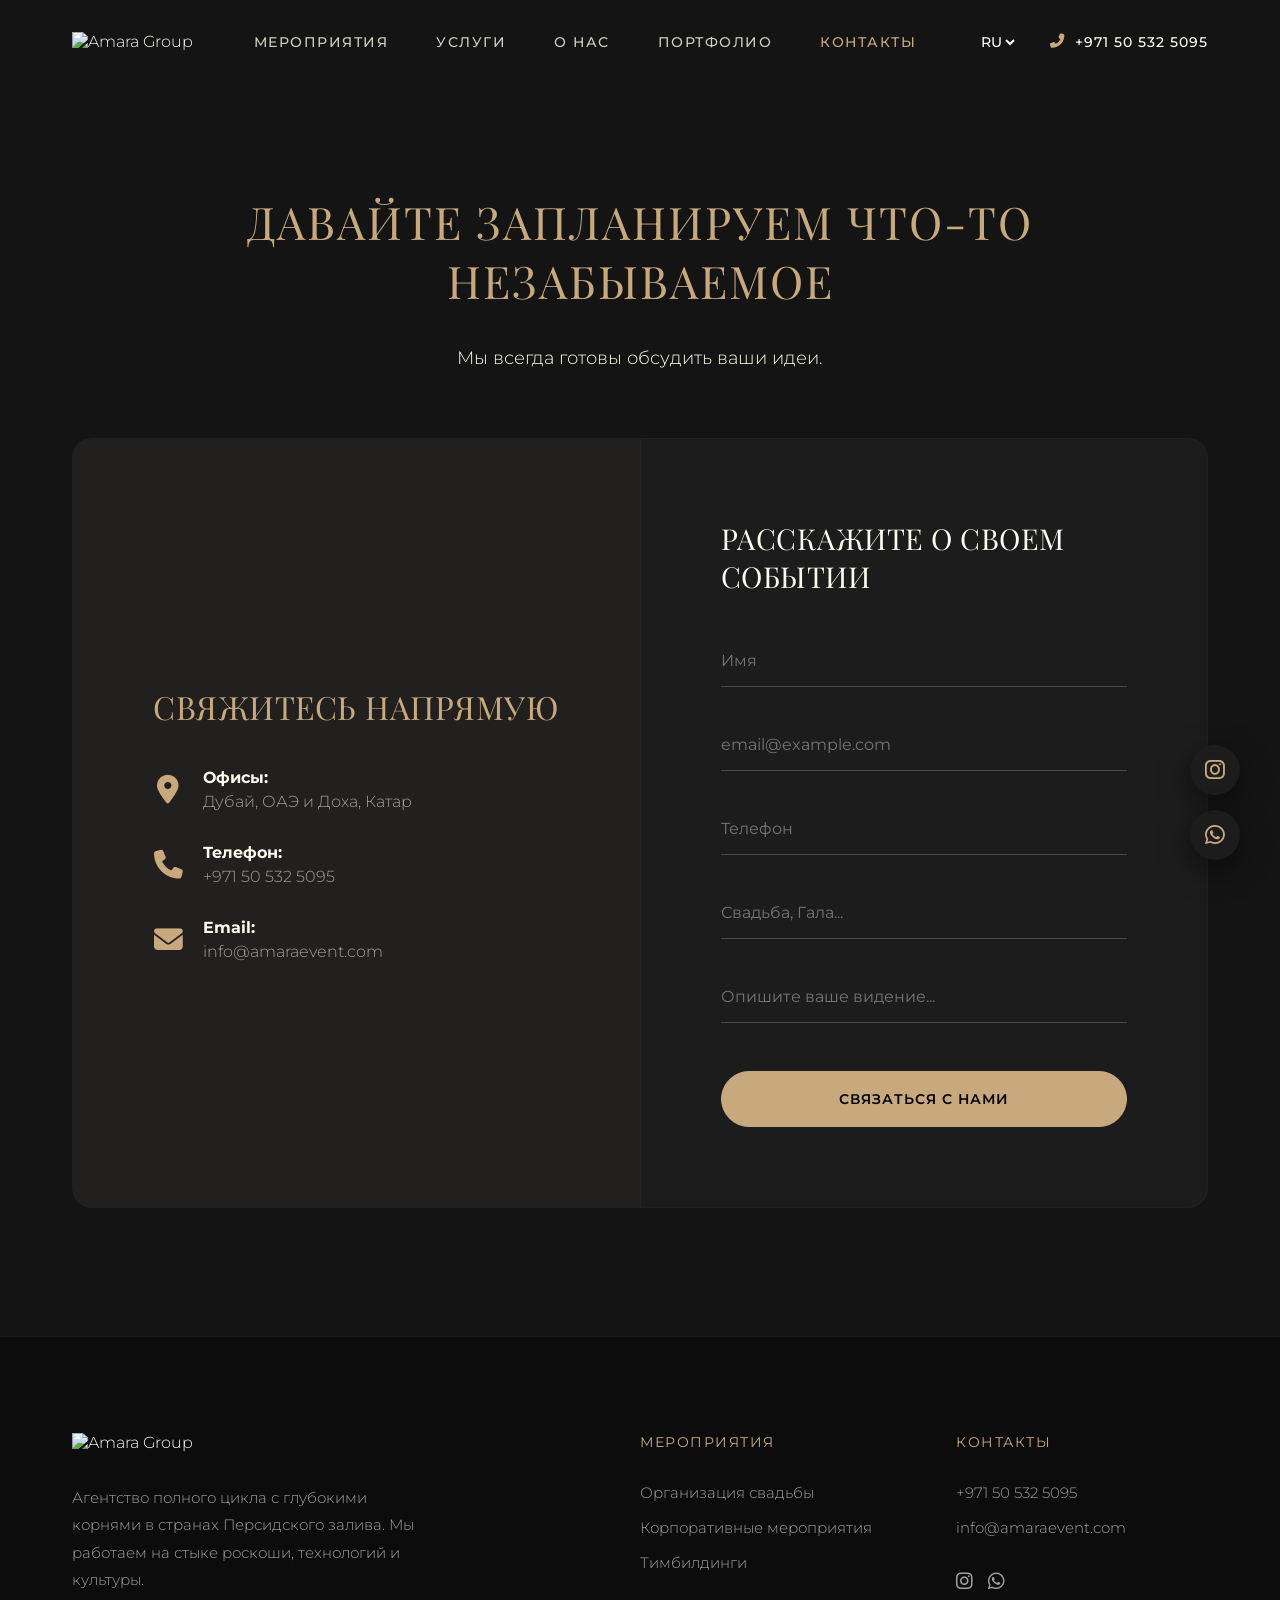
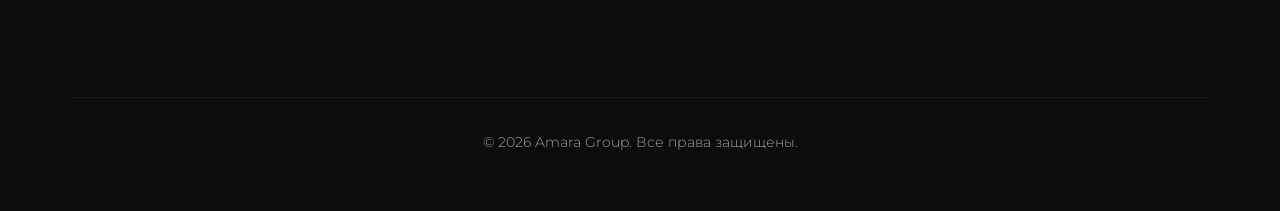
==== commit d358417b: "Final luxury design update" ====
--- a/contact.html
+++ b/contact.html
@@ -4,9 +4,10 @@
     <meta charset="UTF-8" />
     <meta name="viewport" content="width=device-width, initial-scale=1.0" />
     <title>Контакты | Amara Group</title>
-
+    <link rel="preconnect" href="https://fonts.googleapis.com" />
+    <link rel="preconnect" href="https://fonts.gstatic.com" crossorigin />
     <link
-      href="https://fonts.googleapis.com/css2?family=Montserrat:wght@400;500;600;700;800;900&display=swap"
+      href="https://fonts.googleapis.com/css2?family=Montserrat:wght@300;400;500;600&family=Playfair+Display:ital,wght@0,400;0,600;0,700;1,400&display=swap"
       rel="stylesheet"
     />
     <link
@@ -16,38 +17,33 @@
     <link rel="stylesheet" href="css/style.css" />
     <link rel="stylesheet" href="css/animations.css" />
     <link rel="stylesheet" href="css/responsive.css" />
-
     <script src="https://identity.netlify.com/v1/netlify-identity-widget.js"></script>
     <script src="js/translations.js" defer></script>
     <script src="js/i18n.js" defer></script>
     <script src="js/main.js" defer></script>
     <script src="js/animations.js" defer></script>
   </head>
-  <body class="dark-theme">
+  <body class="luxury-dark">
     <div class="floating-socials">
       <a
         href="https://www.instagram.com/amara.eventgroup/"
         target="_blank"
-        class="fs-inst"
+        class="fs-icon"
         ><i class="fab fa-instagram"></i
       ></a>
-      <a href="#" target="_blank" class="fs-yt"
-        ><i class="fab fa-youtube"></i
-      ></a>
-      <a href="https://w.app/xpcw7w" target="_blank" class="fs-wa"
+      <a href="https://w.app/xpcw7w" target="_blank" class="fs-icon"
         ><i class="fab fa-whatsapp"></i
       ></a>
     </div>
 
-    <header class="navbar dark-nav scrolled">
-      <div class="nav-container">
-        <a href="index.html" class="logo-link"
+    <header class="header scrolled" id="header">
+      <div class="header-container container">
+        <a href="index.html" class="logo"
           ><img
             src="https://www.amaraevent.com/newwhotelogoamara.png"
-            alt="Amara Group Logo"
-            class="nav-logo"
+            alt="Amara Group"
         /></a>
-        <nav class="nav-links">
+        <nav class="nav-menu">
           <a href="index.html" data-i18n="nav_home">Мероприятия</a>
           <a href="services.html" data-i18n="nav_services">Услуги</a>
           <a href="index.html#about" data-i18n="nav_about">О нас</a>
@@ -56,7 +52,7 @@
             >Контакты</a
           >
         </nav>
-        <div class="nav-actions">
+        <div class="header-right">
           <div class="lang-switcher">
             <select class="lang-select">
               <option value="ru">RU</option>
@@ -64,10 +60,10 @@
               <option value="ar">AR</option>
             </select>
           </div>
-          <a href="tel:+971505325095" class="nav-phone"
+          <a href="tel:+971505325095" class="phone"
             ><i class="fas fa-phone-alt"></i> +971 50 532 5095</a
           >
-          <button class="hamburger"><i class="fas fa-bars"></i></button>
+          <div class="hamburger"><i class="fas fa-bars"></i></div>
         </div>
       </div>
     </header>
@@ -87,179 +83,165 @@
         <a href="index.html#about" data-i18n="nav_about">О нас</a>
         <a href="portfolio.html" data-i18n="nav_portfolio">Портфолио</a>
         <a href="contact.html" data-i18n="nav_contact">Контакты</a>
-        <a href="tel:+971505325095" class="mobile-phone"
-          ><i class="fas fa-phone-alt"></i> +971 50 532 5095</a
-        >
+        <a href="tel:+971505325095" class="mobile-phone">+971 50 532 5095</a>
       </nav>
     </div>
 
-    <main class="page-top-padding section-dark">
-      <section class="page-hero text-center container">
-        <h1 class="section-title animate-from-bottom" data-i18n="cp_title">
-          Давайте запланируем что-то незабываемое
-        </h1>
-        <p class="section-subtitle animate-from-bottom" data-i18n="cta_desc">
-          Расскажите нам о своем видении, и наша команда свяжется с вами.
-        </p>
-      </section>
-
-      <section class="contact-page-content pt-0">
-        <div class="container contact-grid">
-          <div class="contact-page-info animate-from-left">
-            <h2
-              data-i18n="cp_reach"
-              style="font-size: 2rem; margin-bottom: 1rem"
-            >
-              Свяжитесь напрямую
-            </h2>
-            <p
-              data-i18n="cp_reach_d"
-              style="color: var(--text-muted); margin-bottom: 2rem"
-            >
-              Мы всегда готовы обсудить ваши идеи.
-            </p>
-            <ul class="contact-list">
-              <li data-i18n="cta_loc">
-                <i
-                  class="fas fa-map-marker-alt gradient-text"
-                  style="width: 30px; font-size: 1.2rem"
-                ></i>
-                <strong>Наши офисы:</strong> Дубай, ОАЭ и Доха, Катар
-              </li>
-              <li data-i18n="cta_phone">
-                <i
-                  class="fas fa-phone gradient-text"
-                  style="width: 30px; font-size: 1.2rem"
-                ></i>
-                <strong>Телефон:</strong> +971 50 532 5095
-              </li>
-              <li data-i18n="cta_email">
-                <i
-                  class="fas fa-envelope gradient-text"
-                  style="width: 30px; font-size: 1.2rem"
-                ></i>
-                <strong>Email:</strong> info@amaraevent.com
-              </li>
-              <li data-i18n="cta_hours">
-                <i
-                  class="fas fa-clock gradient-text"
-                  style="width: 30px; font-size: 1.2rem"
-                ></i>
-                <strong>Рабочие часы:</strong> Вс–Чт · 9:00 – 18:00 GST
-              </li>
-            </ul>
-          </div>
-
-          <div class="contact-form-wrap animate-from-right form-advanced">
-            <h3
-              data-i18n="form_title"
-              style="font-size: 1.5rem; margin-bottom: 2rem"
-            >
-              Расскажите о своем событии
-            </h3>
-            <form class="event-form">
-              <div class="form-row">
+    <main>
+      <section class="section-padding" style="padding-top: 12rem">
+        <div class="container text-center">
+          <h1 class="section-title gold-text" data-i18n="cp_title">
+            ДАВАЙТЕ ЗАПЛАНИРУЕМ ЧТО-ТО НЕЗАБЫВАЕМОЕ
+          </h1>
+          <p
+            data-i18n="cp_reach_d"
+            style="
+              max-width: 600px;
+              margin: -2rem auto 4rem;
+              font-size: 1.1rem;
+              color: var(--text-main);
+            "
+          >
+            Мы всегда готовы обсудить ваши идеи.
+          </p>
+
+          <div class="contact-box" style="text-align: left">
+            <div class="contact-box-left">
+              <h2
+                class="gold-text"
+                data-i18n="cp_reach"
+                style="font-size: 2rem; margin-bottom: 2.5rem"
+              >
+                СВЯЖИТЕСЬ НАПРЯМУЮ
+              </h2>
+              <ul style="display: flex; flex-direction: column; gap: 2rem">
+                <li style="display: flex; gap: 20px; align-items: center">
+                  <i
+                    class="fas fa-map-marker-alt gold-text"
+                    style="font-size: 1.8rem; width: 30px; text-align: center"
+                  ></i>
+                  <div>
+                    <strong
+                      data-i18n="cta_loc"
+                      style="display: block; margin-bottom: 5px"
+                      >Офисы:</strong
+                    ><span style="color: var(--text-muted)"
+                      >Дубай, ОАЭ и Доха, Катар</span
+                    >
+                  </div>
+                </li>
+                <li style="display: flex; gap: 20px; align-items: center">
+                  <i
+                    class="fas fa-phone gold-text"
+                    style="font-size: 1.8rem; width: 30px; text-align: center"
+                  ></i>
+                  <div>
+                    <strong
+                      data-i18n="cta_phone"
+                      style="display: block; margin-bottom: 5px"
+                      >Телефон:</strong
+                    ><span style="color: var(--text-muted)"
+                      >+971 50 532 5095</span
+                    >
+                  </div>
+                </li>
+                <li style="display: flex; gap: 20px; align-items: center">
+                  <i
+                    class="fas fa-envelope gold-text"
+                    style="font-size: 1.8rem; width: 30px; text-align: center"
+                  ></i>
+                  <div>
+                    <strong
+                      data-i18n="cta_email"
+                      style="display: block; margin-bottom: 5px"
+                      >Email:</strong
+                    ><span style="color: var(--text-muted)"
+                      >info@amaraevent.com</span
+                    >
+                  </div>
+                </li>
+              </ul>
+            </div>
+            <div class="contact-box-right">
+              <h3
+                data-i18n="form_title"
+                style="margin-bottom: 2.5rem; font-size: 1.8rem"
+              >
+                РАССКАЖИТЕ О СВОЕМ СОБЫТИИ
+              </h3>
+              <form class="luxury-form">
                 <div class="form-group">
-                  <label data-i18n="form_name">Полное имя</label>
                   <input
                     type="text"
                     data-i18n="pl_name"
-                    placeholder="Иван Иванов"
-                    required
-                  />
-                </div>
-                <div class="form-group">
-                  <label data-i18n="form_email_lbl">Email адрес</label>
+                    placeholder="Полное имя"
+                    required
+                  />
+                </div>
+                <div
+                  class="form-group"
+                  style="display: flex; gap: 2rem; flex-wrap: wrap"
+                >
                   <input
                     type="email"
                     data-i18n="pl_email"
-                    placeholder="ivan@example.com"
-                    required
-                  />
-                </div>
-              </div>
-              <div class="form-row">
+                    placeholder="Email"
+                    required
+                    style="flex: 1; min-width: 200px"
+                  />
+                  <input
+                    type="tel"
+                    placeholder="Телефон"
+                    required
+                    style="flex: 1; min-width: 200px"
+                  />
+                </div>
                 <div class="form-group">
-                  <label data-i18n="form_type">Тип события</label>
                   <input
                     type="text"
                     data-i18n="pl_type"
-                    placeholder="Свадьба, Гала, Активация..."
+                    placeholder="Тип события (Свадьба, Гала...)"
                     required
                   />
                 </div>
                 <div class="form-group">
-                  <label data-i18n="form_date">Дата события</label>
-                  <input type="date" required />
-                </div>
-              </div>
-              <div class="form-group">
-                <label data-i18n="form_loc">Локация</label>
-                <select required>
-                  <option value="" disabled selected data-i18n="loc_sel">
-                    Выберите страну
-                  </option>
-                  <option value="UAE" data-i18n="loc_uae">ОАЭ</option>
-                  <option value="Qatar" data-i18n="loc_qa">Катар</option>
-                  <option value="Saudi Arabia" data-i18n="loc_sa">
-                    Саудовская Аравия
-                  </option>
-                  <option value="Other" data-i18n="loc_other">Другое</option>
-                </select>
-              </div>
-              <div class="form-group">
-                <label data-i18n="form_msg">Опишите ваше событие</label>
-                <textarea
-                  data-i18n="pl_msg"
-                  placeholder="Опишите ваше видение..."
-                  rows="4"
-                ></textarea>
-              </div>
-              <button
-                type="submit"
-                class="btn-gradient w-100"
-                data-i18n="btn_send"
-              >
-                Отправить запрос
-              </button>
-              <p class="form-success hidden" data-i18n="form_success">
-                Спасибо! Мы свяжемся с вами в течение 12 часов.
-              </p>
-            </form>
+                  <input
+                    type="text"
+                    data-i18n="pl_msg"
+                    placeholder="Ваше сообщение"
+                    required
+                  />
+                </div>
+                <button
+                  type="submit"
+                  class="btn-gold w-100"
+                  data-i18n="btn_send"
+                >
+                  Отправить
+                </button>
+              </form>
+            </div>
           </div>
         </div>
       </section>
     </main>
 
-    <footer class="footer-dark">
+    <footer class="footer-luxury">
       <div class="container">
-        <div class="footer-top">
-          <div class="ft-left">
-            <a href="tel:+971505325095" class="ft-phone"
-              ><i class="fas fa-phone-alt"></i> +971 50 532 5095</a
-            >
-            <a href="mailto:info@amaraevent.com" class="ft-email"
-              >info@amaraevent.com</a
-            >
-          </div>
-          <div class="ft-right social-links-gradient">
-            <a href="#" target="_blank"><i class="fab fa-youtube"></i></a>
-            <a href="https://w.app/xpcw7w" target="_blank"
-              ><i class="fab fa-whatsapp"></i
-            ></a>
-            <a href="#" target="_blank"
-              ><i class="fab fa-telegram-plane"></i
-            ></a>
-            <a
-              href="https://www.instagram.com/amara.eventgroup/"
-              target="_blank"
-              ><i class="fab fa-instagram"></i
-            ></a>
-          </div>
-        </div>
-        <div class="footer-mid">
-          <div class="fm-col">
-            <h4 data-i18n="ftr_nav">МЕРОПРИЯТИЯ</h4>
+        <div class="footer-grid">
+          <div class="f-brand">
+            <img
+              src="https://www.amaraevent.com/newwhotelogoamara.png"
+              alt="Amara Group"
+              class="f-logo"
+            />
+            <p class="f-desc" data-i18n="about_p1">
+              Агентство полного цикла с глубокими корнями в странах Персидского
+              залива. Мы работаем на стыке роскоши, технологий и культуры.
+            </p>
+          </div>
+          <div class="f-links">
+            <h4 class="gold-text" data-i18n="ftr_nav">МЕРОПРИЯТИЯ</h4>
             <a href="portfolio.html" data-i18n="wwd_wedding"
               >Организация свадьбы</a
             >
@@ -270,16 +252,20 @@
               >Тимбилдинги</a
             >
           </div>
-          <div class="fm-col">
-            <h4 data-i18n="ftr_srv">НАШИ УСЛУГИ</h4>
-            <a href="services.html" data-i18n="srv_tech">Шоу-программа</a>
-            <a href="services.html" data-i18n="srv_photo">Фото- видео съемка</a>
-            <a href="services.html" data-i18n="srv_loc">Место проведения</a>
-          </div>
-          <div class="fm-col">
-            <h4 data-i18n="ftr_company">КОМПАНИЯ</h4>
-            <a href="index.html#about" data-i18n="nav_about">О нас</a>
-            <a href="contact.html" data-i18n="nav_contact">Контакты</a>
+          <div class="f-contact">
+            <h4 class="gold-text" data-i18n="nav_contact">КОНТАКТЫ</h4>
+            <a href="tel:+971505325095">+971 50 532 5095</a>
+            <a href="mailto:info@amaraevent.com">info@amaraevent.com</a>
+            <div class="f-socials">
+              <a
+                href="https://www.instagram.com/amara.eventgroup/"
+                target="_blank"
+                ><i class="fab fa-instagram"></i
+              ></a>
+              <a href="https://w.app/xpcw7w" target="_blank"
+                ><i class="fab fa-whatsapp"></i
+              ></a>
+            </div>
           </div>
         </div>
         <div class="footer-bottom text-center">
--- a/css/style.css
+++ b/css/style.css
@@ -1,18 +1,13 @@
-/* =========================================
-   ОСНОВНЫЕ НАСТРОЙКИ (DARK THEME)
-========================================= */
 :root {
-  --bg-main: #0a0a0a;
-  --bg-card: #111111;
-  --bg-card-hover: #1a1a1a;
-  --text-main: #ffffff;
-  --text-muted: #999999;
-  --gradient: linear-gradient(135deg, #e8385a 0%, #f5a623 100%);
-  --divider: rgba(255, 255, 255, 0.1);
-  --font-main: "Montserrat", sans-serif;
-}
-
-/* Жесткий сброс базовых стилей браузера */
+  --bg-main: #141414;
+  --bg-card: #1c1c1c;
+  --text-main: #fdfcf0;
+  --text-muted: #a0a0a0;
+  --accent-gold: #c8a97e;
+  --radius: 20px;
+  --font-heading: "Playfair Display", serif;
+  --font-text: "Montserrat", sans-serif;
+}
 * {
   margin: 0;
   padding: 0;
@@ -21,221 +16,210 @@
 html {
   scroll-behavior: smooth;
 }
-body.dark-theme {
-  font-family: var(--font-main);
+body.luxury-dark {
+  font-family: var(--font-text);
   color: var(--text-main);
   background-color: var(--bg-main);
   overflow-x: hidden;
-}
-
-/* ФИКС ССЫЛОК (убирает синий цвет и подчеркивание) */
+  font-weight: 300;
+}
 a {
   text-decoration: none !important;
   color: inherit;
-  transition: color 0.3s ease;
+  transition: all 0.4s ease;
 }
 ul,
 li {
   list-style: none;
 }
-
 .container {
   width: 100%;
-  max-width: 1280px;
+  max-width: 1200px;
   margin: 0 auto;
   padding: 0 2rem;
 }
 .text-center {
   text-align: center;
 }
-.mt-2 {
-  margin-top: 1.5rem;
-}
-.pt-0 {
-  padding-top: 0 !important;
-}
-
-/* Типографика */
 h1,
 h2,
 h3,
 h4 {
-  font-weight: 800;
-  text-transform: uppercase;
-  line-height: 1.2;
-  margin-bottom: 1rem;
+  font-family: var(--font-heading);
+  font-weight: 400;
+  margin-bottom: 1.5rem;
+  color: var(--text-main);
+  letter-spacing: 0.5px;
 }
 p {
-  line-height: 1.6;
-  margin-bottom: 1rem;
+  line-height: 1.8;
+  margin-bottom: 1.5rem;
+  color: var(--text-muted);
+}
+.gold-text {
+  color: var(--accent-gold) !important;
+}
+.section-padding {
+  padding: 8rem 0;
 }
 .section-title {
-  font-size: 2.5rem;
-  margin-bottom: 3rem;
-  letter-spacing: 0.5px;
-}
-.section-subtitle {
-  font-size: 1.1rem;
-  color: var(--text-muted);
-  margin-top: -2rem;
+  font-size: 2.8rem;
   margin-bottom: 4rem;
-  text-transform: none;
-  font-weight: 500;
-}
-.gradient-text {
-  background: var(--gradient);
-  -webkit-background-clip: text;
-  -webkit-text-fill-color: transparent;
+  text-transform: uppercase;
+  letter-spacing: 2px;
+}
+.btn-gold {
   display: inline-block;
-}
-.gradient-icon {
-  background: var(--gradient);
-  -webkit-background-clip: text;
-  -webkit-text-fill-color: transparent;
-}
-
-/* Кнопки */
-.btn-gradient {
+  background: var(--accent-gold);
+  color: #000 !important;
+  padding: 1.2rem 3rem;
+  border-radius: 50px;
+  font-family: var(--font-text);
+  font-weight: 600;
+  text-transform: uppercase;
+  font-size: 0.85rem;
+  letter-spacing: 1px;
+  border: 1px solid var(--accent-gold);
+  transition: all 0.4s ease;
+  cursor: pointer;
+  text-align: center;
+}
+.btn-gold:hover {
+  background: transparent;
+  color: var(--accent-gold) !important;
+}
+.btn-gold-outline {
   display: inline-block;
-  background: var(--gradient);
-  color: #fff !important;
-  border: none;
-  padding: 1rem 2.5rem;
+  background: transparent;
+  color: var(--accent-gold) !important;
+  padding: 1.2rem 3rem;
   border-radius: 50px;
-  font-weight: 700;
-  text-transform: uppercase;
-  font-size: 0.9rem;
+  font-family: var(--font-text);
+  font-weight: 600;
+  text-transform: uppercase;
+  font-size: 0.85rem;
+  letter-spacing: 1px;
+  border: 1px solid var(--accent-gold);
+  transition: all 0.4s ease;
   cursor: pointer;
-  transition:
-    opacity 0.3s ease,
-    transform 0.3s ease;
-  text-align: center;
-}
-.btn-gradient:hover {
-  opacity: 0.9;
-  transform: translateY(-2px);
-}
-
-/* ПЛАВАЮЩИЕ СОЦСЕТИ */
+  text-align: center;
+}
+.btn-gold-outline:hover {
+  background: var(--accent-gold);
+  color: #000 !important;
+}
 .floating-socials {
   position: fixed;
-  bottom: 30px;
-  right: 30px;
+  bottom: 40px;
+  right: 40px;
   display: flex;
   flex-direction: column;
-  gap: 10px;
+  gap: 15px;
   z-index: 9999;
 }
-.floating-socials a {
+.fs-icon {
   width: 50px;
   height: 50px;
   border-radius: 50%;
   display: flex;
   align-items: center;
   justify-content: center;
-  color: #fff;
-  font-size: 1.5rem;
-  transition: transform 0.3s;
-}
-.floating-socials a:hover {
-  transform: scale(1.1);
-  color: #fff !important;
-}
-.fs-inst {
-  background: linear-gradient(45deg, #f09433 0%, #dc2743 50%, #bc1888 100%);
-}
-.fs-yt {
-  background: #ff0000;
-}
-.fs-wa {
-  background: #25d366;
-}
-
-/* =========================================
-   НАВИГАЦИЯ
-========================================= */
-.navbar {
+  background: var(--bg-card);
+  color: var(--accent-gold);
+  font-size: 1.4rem;
+  transition:
+    transform 0.4s,
+    background 0.4s;
+  box-shadow: 0 10px 30px rgba(0, 0, 0, 0.5);
+}
+.fs-icon:hover {
+  transform: translateY(-5px);
+  background: var(--accent-gold);
+  color: #000 !important;
+}
+.header {
   position: fixed;
   top: 0;
   width: 100%;
   z-index: 1000;
-  background: rgba(10, 10, 10, 0.95);
-  backdrop-filter: blur(10px);
-  border-bottom: 1px solid var(--divider);
-  padding: 1.5rem 0;
-  transition: all 0.3s ease;
-}
-.navbar.scrolled {
+  padding: 2rem 0;
+  transition: all 0.4s ease;
+  background: transparent;
+}
+.header.scrolled {
   padding: 1rem 0;
-}
-.nav-container {
+  background: rgba(20, 20, 20, 0.98);
+  border-bottom: 1px solid rgba(255, 255, 255, 0.05);
+}
+.header-container {
   display: flex;
   justify-content: space-between;
   align-items: center;
 }
-.nav-logo {
-  height: 40px;
-}
-.nav-links {
-  display: flex;
+.logo img {
+  height: 45px;
+  transition: height 0.3s;
+}
+.nav-menu {
+  display: flex;
+  gap: 3rem;
+}
+.nav-menu a {
+  font-size: 0.85rem;
+  font-weight: 500;
+  text-transform: uppercase;
+  letter-spacing: 1.5px;
+  opacity: 0.8;
+}
+.nav-menu a:hover,
+.nav-menu a.active {
+  opacity: 1;
+  color: var(--accent-gold);
+}
+.header-right {
+  display: flex;
+  align-items: center;
   gap: 2rem;
 }
-.nav-links a {
+.lang-switcher select {
+  background: transparent;
+  color: #fff;
+  border: none;
+  font-family: var(--font-text);
   font-size: 0.85rem;
-  font-weight: 600;
-  text-transform: uppercase;
+  font-weight: 500;
+  cursor: pointer;
+  outline: none;
+  text-transform: uppercase;
+}
+.lang-switcher select option {
+  background: var(--bg-main);
+  color: #fff;
+}
+.phone {
+  font-weight: 500;
+  font-size: 0.9rem;
   letter-spacing: 1px;
-}
-.nav-links a:hover,
-.nav-links a.active {
-  color: #e8385a;
-}
-.nav-actions {
-  display: flex;
-  align-items: center;
-  gap: 1.5rem;
-}
-.nav-phone {
-  font-weight: 700;
-  font-size: 0.95rem;
-  display: flex;
-  align-items: center;
-  gap: 8px;
+  display: flex;
+  align-items: center;
+  gap: 10px;
+}
+.phone i {
+  color: var(--accent-gold);
 }
 .hamburger {
   display: none;
-  background: none;
-  border: none;
   color: #fff;
   font-size: 1.5rem;
   cursor: pointer;
 }
-
-/* Свитчер языков */
-.lang-switcher select {
-  background: transparent;
-  color: #fff;
-  border: 1px solid var(--divider);
-  border-radius: 6px;
-  padding: 6px 10px;
-  font-family: var(--font-main);
-  font-weight: 600;
-  cursor: pointer;
-  outline: none;
-}
-.lang-switcher select option {
-  background: var(--bg-main);
-  color: #fff;
-}
-
-/* Мобильное меню */
 .mobile-menu {
   position: fixed;
   top: 0;
   left: 0;
   width: 100%;
   height: 100vh;
-  background: rgba(10, 10, 10, 0.98);
+  background: var(--bg-main);
   z-index: 2000;
   display: flex;
   flex-direction: column;
@@ -243,8 +227,8 @@
   align-items: center;
   opacity: 0;
   pointer-events: none;
-  transition: all 0.3s ease;
-  transform: translateY(-100%);
+  transition: all 0.4s ease;
+  transform: translateY(-20px);
 }
 .mobile-menu.active {
   opacity: 1;
@@ -268,34 +252,26 @@
   text-align: center;
 }
 .mobile-nav-links a {
-  font-size: 1.5rem;
-  font-weight: 800;
-  text-transform: uppercase;
-}
-
-/* =========================================
-   ОСНОВНЫЕ СЕКЦИИ
-========================================= */
-section {
-  padding: 6rem 0;
-}
-
-/* 1. HERO */
-.hero-dark {
+  font-family: var(--font-heading);
+  font-size: 2rem;
+  color: #fff;
+  text-transform: none;
+}
+.hero-luxury {
   position: relative;
   height: 100vh;
   display: flex;
   align-items: center;
-  justify-content: flex-start;
-  overflow: hidden;
-}
-.hero-video {
+  justify-content: center;
+}
+.hero-bg {
   position: absolute;
   top: 0;
   left: 0;
   width: 100%;
   height: 100%;
-  object-fit: cover;
+  background-size: cover;
+  background-position: center;
   z-index: 1;
 }
 .hero-overlay {
@@ -304,712 +280,457 @@
   left: 0;
   width: 100%;
   height: 100%;
-  background: rgba(0, 0, 0, 0.6);
+  background: linear-gradient(
+    to bottom,
+    rgba(20, 20, 20, 0.3) 0%,
+    rgba(20, 20, 20, 0.9) 100%
+  );
   z-index: 2;
 }
 .hero-content {
   position: relative;
   z-index: 3;
-  width: 100%;
-  text-align: center;
-}
-.hero-content h1 {
-  font-size: 4rem;
   max-width: 1000px;
-  margin: 0 auto 1.5rem;
+  margin-top: 5rem;
+}
+.hero-title {
+  font-size: 4.5rem;
   line-height: 1.1;
-}
-.hero-content p {
+  margin-bottom: 2rem;
+  text-shadow: 0 10px 30px rgba(0, 0, 0, 0.5);
+}
+.hero-subtitle {
   font-size: 1.2rem;
-  color: var(--text-main);
-  margin-bottom: 3rem;
-}
-.hero-features {
-  display: flex;
+  letter-spacing: 1px;
+  color: #fff;
+  opacity: 0.9;
+  margin-bottom: 3.5rem;
+  font-family: var(--font-text);
+}
+.trust-logos {
+  border-bottom: 1px solid rgba(255, 255, 255, 0.05);
+  padding: 4rem 0;
+}
+.client-logo {
+  height: 100px;
+  display: flex;
+  align-items: center;
   justify-content: center;
-  gap: 3rem;
-}
-.hf-item {
-  display: flex;
-  align-items: center;
-  gap: 10px;
-  font-weight: 800;
-  font-size: 1rem;
-  text-transform: uppercase;
-  letter-spacing: 1px;
-}
-.hf-item i {
+}
+.client-logo img {
+  max-width: 150px;
+  max-height: 50px;
+  filter: grayscale(100%) brightness(200%) opacity(0.4);
+  transition: all 0.4s ease;
+}
+.client-logo:hover img {
+  filter: grayscale(0%) brightness(100%) opacity(1);
+}
+.logo-text {
+  font-family: var(--font-heading);
   font-size: 1.5rem;
-}
-
-/* 2. ВНЕ ШАБЛОНОВ */
-.oob-grid {
-  display: grid;
-  grid-template-columns: 1.2fr 1fr;
-  gap: 2rem;
-  align-items: stretch;
-}
-.cycle-header {
-  border: 1px solid var(--divider);
-  border-bottom: none;
-  padding: 2rem;
-  font-size: 1.2rem;
-  font-weight: 800;
-  display: flex;
-  align-items: center;
-  gap: 15px;
-}
-.cycle-flow {
-  border: 1px solid var(--divider);
-  padding: 3rem 2rem;
-  display: flex;
-  justify-content: space-between;
-  align-items: center;
-  flex-grow: 1;
-}
-.c-item {
-  display: flex;
-  flex-direction: column;
-  align-items: center;
-  gap: 15px;
-}
-.c-icon {
-  width: 60px;
-  height: 60px;
-  border-radius: 50%;
-  background: rgba(255, 255, 255, 0.05);
-  display: flex;
-  align-items: center;
-  justify-content: center;
+  color: rgba(255, 255, 255, 0.4);
+  transition: color 0.4s;
+}
+.client-logo:hover .logo-text {
+  color: var(--accent-gold);
+}
+.stats-text-wrapper {
+  max-width: 800px;
+  margin: 0 auto;
+}
+.stats-lead {
   font-size: 1.5rem;
-  color: var(--text-muted);
-  transition: 0.3s;
-}
-.c-item:hover .c-icon {
-  color: #fff;
-  background: var(--gradient);
-}
-.c-item span {
-  font-size: 0.8rem;
-  font-weight: 600;
-}
-.c-arrow {
-  color: var(--text-muted);
-  font-size: 0.8rem;
-}
-.oob-right {
-  display: flex;
-  flex-direction: column;
-  gap: 1rem;
-  justify-content: space-between;
-}
-.r-card {
-  background: var(--bg-card);
-  padding: 1.5rem 2rem;
-  border-radius: 8px;
-  display: flex;
-  align-items: center;
-  gap: 20px;
-  transition: background 0.3s;
-}
-.r-card:hover {
-  background: var(--bg-card-hover);
-}
-.r-card i {
-  font-size: 2rem;
-}
-.r-card h4 {
-  margin-bottom: 0.3rem;
+  color: #fff;
+  font-family: var(--font-heading);
+  margin-bottom: 2rem;
+}
+.stats-highlight {
+  color: var(--accent-gold);
+  font-weight: 500;
   font-size: 1.1rem;
-}
-.r-card p {
-  margin: 0;
-  font-size: 0.85rem;
-  color: var(--text-muted);
-  text-transform: none;
-  font-weight: 500;
-}
-.outline-card {
-  border: 1px solid var(--divider);
-  background: transparent;
-}
-.premium-flex {
-  display: flex;
-  justify-content: space-between;
-  width: 100%;
-  align-items: center;
-}
-
-/* 3. МЫ ДЕЛАЕМ */
-.wd-grid {
+  margin-top: 2rem;
+}
+.stats-btn-wrap {
+  margin-top: 3rem;
+}
+.services-luxury-grid {
   display: grid;
   grid-template-columns: repeat(3, 1fr);
-  gap: 1.5rem;
-}
-.wd-card {
+  gap: 2rem;
+}
+.luxury-card {
   position: relative;
-  height: 320px;
-  border-radius: 12px;
+  height: 420px;
+  border-radius: var(--radius);
   overflow: hidden;
   display: flex;
-  align-items: flex-end;
-  padding: 2rem;
+  flex-direction: column;
+  justify-content: flex-end;
+  padding: 2.5rem;
+  text-align: left;
+  transition: transform 0.4s ease;
   background: var(--bg-card);
-  text-align: left;
-}
-.wd-card img {
+}
+.luxury-card-img {
   position: absolute;
   inset: 0;
+  background-size: cover;
+  background-position: center;
+  z-index: 1;
+  transition: transform 0.7s ease;
+}
+.luxury-card:hover {
+  transform: translateY(-10px);
+}
+.luxury-card:hover .luxury-card-img {
+  transform: scale(1.05);
+}
+.luxury-card-overlay {
+  position: absolute;
+  inset: 0;
+  background: linear-gradient(
+    to top,
+    rgba(20, 20, 20, 0.95) 0%,
+    rgba(20, 20, 20, 0.1) 100%
+  );
+  z-index: 2;
+  transition: background 0.4s;
+}
+.luxury-card:hover .luxury-card-overlay {
+  background: linear-gradient(
+    to top,
+    rgba(20, 20, 20, 0.95) 0%,
+    rgba(200, 169, 126, 0.3) 100%
+  );
+}
+.luxury-card-content {
+  position: relative;
+  z-index: 3;
+}
+.luxury-card-content h3 {
+  font-size: 1.5rem;
+  margin: 0;
+  line-height: 1.3;
+}
+.text-only-card {
+  background: var(--bg-card);
+  justify-content: center;
+  align-items: center;
+  border: 1px solid rgba(255, 255, 255, 0.05);
+}
+.centered-content {
+  display: flex;
+  flex-direction: column;
+  align-items: center;
+  text-align: center;
+  gap: 2rem;
+  width: 100%;
+}
+.luxury-arrow {
+  width: 50px;
+  height: 50px;
+  border-radius: 50%;
+  border: 1px solid var(--accent-gold);
+  color: var(--accent-gold);
+  display: flex;
+  align-items: center;
+  justify-content: center;
+  font-size: 1.2rem;
+  transition: all 0.4s ease;
+}
+.text-only-card:hover .luxury-arrow {
+  background: var(--accent-gold);
+  color: #000;
+  transform: translateX(10px);
+}
+.oob-luxury-wrapper {
+  max-width: 1000px;
+  margin: 0 auto;
+  display: flex;
+  flex-direction: column;
+  gap: 4rem;
+  align-items: center;
+}
+.oob-360-block {
+  background: var(--bg-card);
+  padding: 4rem;
+  border-radius: var(--radius);
+  width: 100%;
+  border: 1px solid rgba(255, 255, 255, 0.02);
+}
+.oob-360-block h3 {
+  margin-bottom: 3rem;
+  font-family: var(--font-text);
+  font-size: 1rem;
+  letter-spacing: 2px;
+  text-transform: uppercase;
+}
+.cycle-luxury-flow {
+  display: flex;
+  justify-content: center;
+  align-items: center;
+  gap: 1.5rem;
+  flex-wrap: wrap;
+}
+.cycle-item {
+  font-size: 0.9rem;
+  text-transform: uppercase;
+  letter-spacing: 1px;
+  color: #fff;
+  font-weight: 500;
+}
+.cycle-dot {
+  width: 6px;
+  height: 6px;
+  background: var(--accent-gold);
+  border-radius: 50%;
+  opacity: 0.5;
+}
+.oob-features-grid {
+  display: grid;
+  grid-template-columns: repeat(3, 1fr);
+  gap: 2rem;
+  width: 100%;
+}
+.feature-luxury-card {
+  background: var(--bg-card);
+  padding: 3rem 2rem;
+  border-radius: var(--radius);
+  display: flex;
+  flex-direction: column;
+  align-items: center;
+  text-align: center;
+  border: 1px solid rgba(255, 255, 255, 0.02);
+  transition: transform 0.4s ease;
+}
+.feature-luxury-card:hover {
+  transform: translateY(-10px);
+}
+.feat-icon {
+  font-size: 2rem;
+  color: var(--accent-gold);
+  margin-bottom: 1.5rem;
+}
+.feature-luxury-card h4 {
+  font-family: var(--font-text);
+  font-size: 1rem;
+  letter-spacing: 1px;
+  margin-bottom: 1rem;
+}
+.feature-luxury-card p {
+  font-size: 0.85rem;
+  margin: 0;
+}
+.highlight-card {
+  border-color: var(--accent-gold);
+  background: rgba(200, 169, 126, 0.03);
+}
+.gal-lux-card {
+  border-radius: var(--radius);
+  overflow: hidden;
+  aspect-ratio: 4/5;
+}
+.gal-lux-card img {
   width: 100%;
   height: 100%;
   object-fit: cover;
-  z-index: 1;
-  transition: transform 0.5s;
-}
-.wd-card:hover img {
+  transition: transform 0.7s ease;
+}
+.gal-lux-card:hover img {
   transform: scale(1.05);
 }
-.wd-overlay {
-  position: absolute;
-  inset: 0;
-  background: linear-gradient(to top, rgba(0, 0, 0, 0.95) 0%, transparent 80%);
-  z-index: 2;
-  transition: background 0.3s;
-}
-.wd-card:hover .wd-overlay {
-  background: linear-gradient(
-    to top,
-    rgba(232, 56, 90, 0.9),
-    rgba(0, 0, 0, 0.4)
-  );
-}
-.wd-card h3 {
-  position: relative;
-  z-index: 3;
+.srv-lux-card {
+  border-radius: var(--radius);
+  overflow: hidden;
+  background: var(--bg-card);
+}
+.srv-lux-card img {
+  width: 100%;
+  height: 350px;
+  object-fit: cover;
+}
+.srv-lux-content {
+  padding: 2rem;
+  text-align: center;
+}
+.srv-lux-content h3 {
+  font-size: 1.3rem;
+  margin: 0;
+  font-family: var(--font-heading);
+  text-transform: none;
+}
+.reviews-section {
+  background: var(--bg-card);
+  border-top: 1px solid rgba(255, 255, 255, 0.02);
+  border-bottom: 1px solid rgba(255, 255, 255, 0.02);
+}
+.review-card {
+  padding: 3rem;
+  text-align: center;
+}
+.review-quote {
+  font-size: 2.5rem;
+  color: var(--accent-gold);
+  margin-bottom: 2rem;
+  opacity: 0.3;
+}
+.review-text {
   font-size: 1.2rem;
+  color: #fff;
+  font-style: italic;
+  max-width: 700px;
+  margin: 0 auto 2rem;
+  line-height: 1.8;
+}
+.review-author {
+  font-family: var(--font-text);
+  font-size: 0.9rem;
+  letter-spacing: 1px;
+  color: var(--accent-gold);
+  text-transform: uppercase;
+}
+.team-lux-card {
+  text-align: center;
+}
+.team-lux-img {
+  width: 280px;
+  height: 350px;
+  margin: 0 auto 2rem;
+  border-radius: var(--radius);
+  background-size: cover;
+  background-position: top;
+  filter: grayscale(100%);
+  transition: filter 0.5s ease;
+}
+.team-lux-card:hover .team-lux-img {
+  filter: grayscale(0%);
+}
+.team-lux-card h4 {
+  font-size: 1.5rem;
+  margin-bottom: 0.5rem;
+  text-transform: capitalize;
+  font-family: var(--font-heading);
+}
+.team-lux-card p {
+  font-size: 0.85rem;
+  letter-spacing: 1px;
+  text-transform: uppercase;
   margin: 0;
-  width: 80%;
-}
-.wd-btn {
-  position: absolute;
-  top: 20px;
-  right: 20px;
-  z-index: 3;
-  width: 45px;
-  height: 45px;
-  border-radius: 50%;
-  background: var(--gradient);
-  display: flex;
-  align-items: center;
+}
+.contact-box {
+  background: var(--bg-card);
+  border-radius: var(--radius);
+  display: flex;
+  overflow: hidden;
+  border: 1px solid rgba(255, 255, 255, 0.02);
+}
+.contact-box-left,
+.contact-box-right {
+  flex: 1;
+  padding: 5rem;
+}
+.contact-box-left {
+  background: rgba(200, 169, 126, 0.03);
+  display: flex;
+  flex-direction: column;
   justify-content: center;
-  color: #fff;
-  transition: transform 0.3s;
+  border-right: 1px solid rgba(255, 255, 255, 0.02);
+}
+.contact-sub {
   font-size: 1.1rem;
 }
-.wd-card:hover .wd-btn {
-  transform: scale(1.1) rotate(-45deg);
-}
-.text-only {
-  align-items: center;
-  justify-content: center;
-  text-align: center;
-  border: 1px solid var(--divider);
-}
-.text-only h3 {
-  width: 100%;
-  text-align: center;
-  font-size: 1.3rem;
-  line-height: 1.5;
-}
-
-/* 4. ФОРМА ЗАЯВКИ */
-.lead-form-section {
-  position: relative;
-  padding: 8rem 0;
-  background: url("https://images.unsplash.com/photo-1492684223066-81342ee5ff30?w=1200")
-    center/cover fixed;
-}
-.lead-overlay {
-  position: absolute;
-  inset: 0;
-  background: rgba(0, 0, 0, 0.85);
-}
-.relative {
-  position: relative;
-}
-.z-10 {
-  z-index: 10;
-}
-.lead-form {
-  display: flex;
-  justify-content: center;
-  gap: 1rem;
-  max-width: 900px;
-  margin: 0 auto;
-}
-.lead-form input {
-  padding: 1.2rem 2rem;
-  border-radius: 50px;
-  border: 1px solid var(--divider);
-  background: rgba(255, 255, 255, 0.05);
-  color: #fff;
-  font-family: var(--font-main);
+.luxury-form .form-group {
+  margin-bottom: 2rem;
+}
+.luxury-form input {
+  width: 100%;
+  background: transparent;
+  border: none;
+  border-bottom: 1px solid rgba(255, 255, 255, 0.2);
+  padding: 1rem 0;
+  color: #fff;
+  font-family: var(--font-text);
   font-size: 1rem;
-  width: 100%;
   outline: none;
-  transition: border-color 0.3s;
-}
-.lead-form input:focus {
-  border-color: #e8385a;
-}
-
-/* 5. НАШИ УСЛУГИ (Swiper) */
-.services-slider-section {
-  padding-bottom: 3rem;
-}
-.srv-slide {
-  background: var(--bg-card);
-  border-radius: 12px;
-  overflow: hidden;
-  position: relative;
-  padding-bottom: 5rem;
-}
-.srv-slide img {
-  width: 100%;
-  height: 280px;
-  object-fit: cover;
-}
-.srv-info {
-  position: absolute;
-  bottom: 0;
-  left: 0;
-  width: 100%;
-  padding: 1.5rem;
-  display: flex;
-  align-items: center;
-  justify-content: space-between;
-  text-align: left;
-  background: var(--bg-card);
-}
-.srv-info h3 {
-  font-size: 1.1rem;
-  margin: 0;
-}
-.srv-btn {
-  width: 40px;
+  transition: border-color 0.4s;
+}
+.luxury-form input:focus {
+  border-color: var(--accent-gold);
+}
+.w-100 {
+  width: 100%;
+  margin-top: 1rem;
+}
+.footer-luxury {
+  padding: 6rem 0 2rem;
+  background: #0c0c0c;
+  border-top: 1px solid rgba(255, 255, 255, 0.05);
+}
+.footer-grid {
+  display: grid;
+  grid-template-columns: 2fr 1fr 1fr;
+  gap: 4rem;
+  margin-bottom: 5rem;
+}
+.f-logo {
   height: 40px;
-  border-radius: 50%;
-  background: #fff;
-  color: #000;
-  display: flex;
-  align-items: center;
-  justify-content: center;
-  transition: all 0.3s;
-  font-size: 1rem;
-}
-.srv-slide:hover .srv-btn {
-  background: var(--gradient);
-  color: #fff;
-  transform: rotate(-45deg);
+  margin-bottom: 2rem;
+}
+.f-desc {
+  max-width: 350px;
+  font-size: 0.95rem;
+}
+.f-links h4,
+.f-contact h4 {
+  font-family: var(--font-text);
+  font-size: 0.9rem;
+  letter-spacing: 1.5px;
+  margin-bottom: 2rem;
+  color: var(--accent-gold);
+  text-transform: uppercase;
+}
+.f-links a,
+.f-contact a {
+  display: block;
+  color: var(--text-muted);
+  margin-bottom: 1rem;
+  font-size: 0.95rem;
+}
+.f-links a:hover,
+.f-contact a:hover {
+  color: #fff;
+}
+.f-socials {
+  display: flex;
+  gap: 15px;
+  margin-top: 2rem;
+}
+.f-socials a {
+  color: var(--text-muted);
+  font-size: 1.2rem;
+}
+.f-socials a:hover {
+  color: var(--accent-gold);
+}
+.footer-bottom {
+  border-top: 1px solid rgba(255, 255, 255, 0.05);
+  padding-top: 2rem;
+  font-size: 0.85rem;
+  color: rgba(255, 255, 255, 0.3);
 }
 .swiper-pagination {
   position: static !important;
   margin-top: 3rem;
 }
 .swiper-pagination-bullet {
-  background: #555 !important;
+  background: rgba(255, 255, 255, 0.2) !important;
   opacity: 1 !important;
-  width: 12px;
-  height: 12px;
+  width: 8px;
+  height: 8px;
+  transition: all 0.3s;
 }
 .swiper-pagination-bullet-active {
-  background: #e8385a !important;
-}
-
-/* 6. 1897 ПРОЕКТОВ */
-.projects-stats {
-  padding: 5rem 0;
-  border-top: 1px solid var(--divider);
-  border-bottom: 1px solid var(--divider);
-}
-.ps-grid {
-  display: grid;
-  grid-template-columns: 1fr 1fr;
-  gap: 4rem;
-  align-items: center;
-}
-.ps-left h2 {
-  font-size: 3.5rem;
-  text-align: left;
-  text-transform: none;
-  line-height: 1.2;
-  margin: 0;
-  font-weight: 800;
-}
-.ps-right {
-  text-align: left;
-  font-weight: 500;
-}
-.ps-right p {
-  font-size: 1rem;
-  margin-bottom: 1.2rem;
-  color: var(--text-muted);
-}
-.ps-right strong {
-  color: #fff;
-  font-size: 1.1rem;
-}
-
-/* 7. ГАЛЕРЕЯ */
-.gallery-grid {
-  display: grid;
-  grid-template-columns: repeat(4, 1fr);
-  gap: 1.5rem;
-}
-.gal-card {
-  position: relative;
-  border-radius: 12px;
-  overflow: hidden;
-  aspect-ratio: 3/4;
-}
-.gal-card img {
-  width: 100%;
-  height: 100%;
-  object-fit: cover;
-  transition: transform 0.5s;
-}
-.gal-card:hover img {
-  transform: scale(1.1);
-}
-.gal-title {
-  position: absolute;
-  bottom: 0;
-  left: 0;
-  width: 100%;
-  padding: 1.5rem;
-  background: linear-gradient(transparent, rgba(0, 0, 0, 0.9));
-  font-weight: 800;
-  transform: translateY(100%);
-  transition: transform 0.3s;
-}
-.gal-card:hover .gal-title {
-  transform: translateY(0);
-}
-
-/* 8. О КОМПАНИИ */
-.ac-flex {
-  display: grid;
-  grid-template-columns: 1fr 1fr;
-  gap: 4rem;
-  align-items: center;
-}
-.ac-img img {
-  width: 100%;
-  border-radius: 16px;
-  object-fit: cover;
-  height: 400px;
-}
-
-/* 9. КАК МЫ РАБОТАЕМ */
-.hww-grid {
-  display: grid;
-  grid-template-columns: repeat(3, 1fr);
-  gap: 1.5rem;
-}
-.hww-card {
-  background: var(--bg-card);
-  padding: 3rem 2rem;
-  border-radius: 12px;
-  text-align: center;
-  border: 1px solid transparent;
-  transition: border-color 0.3s;
-}
-.hww-card:hover {
-  border-color: #e8385a;
-}
-.hww-card i {
-  font-size: 3rem;
-  margin-bottom: 1.5rem;
-}
-.hww-card h4 {
-  font-size: 1.1rem;
-  margin: 0;
-}
-
-/* 10. КОМАНДА */
-.team-grid {
-  display: grid;
-  grid-template-columns: repeat(4, 1fr);
-  gap: 2rem;
-}
-.team-img {
-  width: 220px;
-  height: 220px;
-  margin: 0 auto 1.5rem;
-  border-radius: 50%;
-  background-size: cover;
-  background-position: center;
-  border: 3px solid var(--divider);
-  filter: grayscale(100%);
-  transition:
-    filter 0.4s,
-    border-color 0.4s;
-}
-.team-card:hover .team-img {
-  filter: grayscale(0%);
-  border-color: #e8385a;
-}
-.team-card h4 {
-  margin-bottom: 0.5rem;
-}
-.team-card p {
-  color: #f5a623;
-  font-weight: 600;
-  font-size: 0.9rem;
-  text-transform: uppercase;
-  margin: 0;
-}
-
-/* 11. НАМ ДОВЕРЯЮТ */
-.client-slide {
-  background: var(--bg-card);
-  height: 140px;
-  border-radius: 12px;
-  display: flex;
-  align-items: center;
-  justify-content: center;
-  padding: 20px;
-}
-.client-slide img {
-  max-width: 80%;
-  max-height: 80%;
-  filter: grayscale(100%) opacity(0.5);
-  transition: 0.3s;
-}
-.client-slide:hover img {
-  filter: grayscale(0%) opacity(1);
-}
-.brand-placeholder {
-  font-size: 1.5rem;
-  font-weight: 800;
-  color: var(--text-muted);
-  transition: 0.3s;
-}
-.client-slide:hover .brand-placeholder {
-  color: #fff;
-}
-
-/* =========================================
-   FOOTER
-========================================= */
-.footer-dark {
-  background: #050505;
-  padding: 5rem 0 2rem;
-  border-top: 1px solid var(--divider);
-}
-.footer-top {
-  display: flex;
-  justify-content: space-between;
-  align-items: center;
-  border-bottom: 1px solid var(--divider);
-  padding-bottom: 2rem;
-  margin-bottom: 4rem;
-}
-.ft-phone {
-  font-size: 1.8rem;
-  font-weight: 800;
-  display: flex;
-  align-items: center;
-  gap: 15px;
-  margin-right: 2rem;
-}
-.ft-email {
-  color: var(--text-muted);
-  font-size: 1.1rem;
-}
-.social-links-gradient {
-  display: flex;
-  gap: 15px;
-}
-.social-links-gradient a {
-  width: 50px;
-  height: 50px;
-  border-radius: 50%;
-  display: flex;
-  align-items: center;
-  justify-content: center;
-  background: var(--bg-card);
-  color: #fff;
-  font-size: 1.3rem;
-  transition: 0.3s;
-}
-.social-links-gradient a:hover {
-  background: var(--gradient);
-  transform: translateY(-4px);
-}
-.footer-mid {
-  display: grid;
-  grid-template-columns: repeat(3, 1fr);
-  gap: 2rem;
-  margin-bottom: 4rem;
-  text-align: left;
-}
-.fm-col h4 {
-  margin-bottom: 2rem;
-  color: var(--text-muted);
-  font-size: 0.95rem;
-}
-.fm-col a {
-  display: block;
-  margin-bottom: 1.2rem;
-  font-weight: 600;
-  font-size: 0.95rem;
-  transition: color 0.3s;
-}
-.fm-col a:hover {
-  color: #e8385a;
-}
-.footer-bottom {
-  border-top: 1px solid var(--divider);
-  padding-top: 2rem;
-  color: var(--text-muted);
-  font-size: 0.9rem;
-  font-weight: 500;
-}
-
-/* =========================================
-   ВНУТРЕННИЕ СТРАНИЦЫ
-========================================= */
-.services-full {
-  padding-bottom: 6rem;
-}
-.services-grid-3 {
-  display: grid;
-  grid-template-columns: repeat(3, 1fr);
-  gap: 2rem;
-}
-
-/* Портфолио */
-.portfolio-filters {
-  display: flex;
-  justify-content: center;
-  flex-wrap: wrap;
-  gap: 1rem;
-  margin-bottom: 4rem;
-}
-.filter-btn {
-  padding: 1rem 2.5rem;
-  border-radius: 50px;
-  border: 1px solid var(--divider);
-  background: transparent;
-  color: #fff;
-  font-family: var(--font-main);
-  font-size: 0.9rem;
-  font-weight: 700;
-  cursor: pointer;
-  transition: all 0.3s ease;
-  text-transform: uppercase;
-}
-.filter-btn:hover,
-.filter-btn.active {
-  background: var(--gradient);
-  border-color: transparent;
-}
-.masonry-grid {
-  columns: 3;
-  column-gap: 1.5rem;
-  margin-bottom: 4rem;
-}
-.masonry-item {
-  break-inside: avoid;
-  margin-bottom: 1.5rem;
-  border-radius: 12px;
-  overflow: hidden;
-  position: relative;
-  transition: 0.4s ease;
-}
-.masonry-item img {
-  width: 100%;
-  display: block;
-  transition: transform 0.4s;
-}
-.masonry-item:hover img {
-  transform: scale(1.05);
-}
-.masonry-item.hide {
-  display: none;
-}
-
-/* Контакты (Внутренняя страница) */
-.contact-grid {
-  display: grid;
-  grid-template-columns: 1fr 1.2fr;
-  gap: 4rem;
-  align-items: start;
-}
-.contact-list {
-  margin-top: 2rem;
-}
-.contact-list li {
-  margin-bottom: 1.5rem;
-  font-size: 1.1rem;
-  color: var(--text-muted);
-  display: flex;
-  align-items: center;
-  gap: 15px;
-}
-.contact-list strong {
-  color: #fff;
-}
-.contact-form-wrap {
-  background: var(--bg-card);
-  padding: 3rem;
-  border-radius: 16px;
-  border: 1px solid var(--divider);
-  text-align: left;
-}
-.form-group {
-  margin-bottom: 1.5rem;
-}
-.form-group label {
-  display: block;
-  font-size: 0.85rem;
-  font-weight: 700;
-  color: var(--text-muted);
-  margin-bottom: 0.8rem;
-  text-transform: uppercase;
-}
-.form-row {
-  display: grid;
-  grid-template-columns: 1fr 1fr;
-  gap: 1.5rem;
-}
-.form-advanced input,
-.form-advanced select,
-.form-advanced textarea {
-  width: 100%;
-  padding: 1.2rem;
-  border-radius: 8px;
-  border: 1px solid var(--divider);
-  background: rgba(255, 255, 255, 0.02);
-  color: #fff;
-  font-family: var(--font-main);
-  font-size: 1rem;
-  outline: none;
-  transition: border-color 0.3s;
-}
-.form-advanced input:focus,
-.form-advanced select:focus,
-.form-advanced textarea:focus {
-  border-color: #e8385a;
-}
-.form-advanced select option {
-  background: var(--bg-main);
-  color: #fff;
-}
-.form-success {
-  margin-top: 1.5rem;
-  text-align: center;
-  color: #25d366;
-  font-weight: 700;
-}
+  background: var(--accent-gold) !important;
+  transform: scale(1.5);
+}
--- a/css/animations.css
+++ b/css/animations.css
@@ -1,51 +1,26 @@
-.animate-from-left {
-  transform: translateX(-60px);
+.animate-fade-up {
   opacity: 0;
+  transform: translateY(30px);
   transition:
-    transform 0.7s ease-out,
-    opacity 0.7s ease-out;
+    opacity 0.8s cubic-bezier(0.25, 0.46, 0.45, 0.94),
+    transform 0.8s cubic-bezier(0.25, 0.46, 0.45, 0.94);
 }
-.animate-from-right {
-  transform: translateX(60px);
-  opacity: 0;
-  transition:
-    transform 0.7s ease-out,
-    opacity 0.7s ease-out;
+
+.animate-fade-up.visible {
+  opacity: 1;
+  transform: translateY(0);
 }
-.animate-from-bottom {
-  transform: translateY(50px);
-  opacity: 0;
-  transition:
-    transform 0.6s ease-out,
-    opacity 0.6s ease-out;
+
+/* Задержки для поочередного появления элементов в сетках */
+.delay-1 {
+  transition-delay: 0.1s;
 }
-.animate-fade {
-  opacity: 0;
-  transition: opacity 0.8s ease-out;
+.delay-2 {
+  transition-delay: 0.2s;
 }
-.animate-scale {
-  transform: scale(0.92);
-  opacity: 0;
-  transition:
-    transform 0.6s ease-out,
-    opacity 0.6s ease-out;
+.delay-3 {
+  transition-delay: 0.3s;
 }
-.animate-from-left.visible {
-  transform: translateX(0);
-  opacity: 1;
+.delay-4 {
+  transition-delay: 0.4s;
 }
-.animate-from-right.visible {
-  transform: translateX(0);
-  opacity: 1;
-}
-.animate-from-bottom.visible {
-  transform: translateY(0);
-  opacity: 1;
-}
-.animate-fade.visible {
-  opacity: 1;
-}
-.animate-scale.visible {
-  transform: scale(1);
-  opacity: 1;
-}
--- a/css/responsive.css
+++ b/css/responsive.css
@@ -1,181 +1,130 @@
-/* =========================================
-   АДАПТИВНОСТЬ ДЛЯ ПЛАНШЕТОВ (до 1024px)
-========================================= */
 @media (max-width: 1024px) {
-  /* Сетки */
-  .oob-grid,
-  .ps-grid,
-  .ac-flex,
-  .contact-grid {
-    grid-template-columns: 1fr;
-    gap: 3rem;
+  .services-luxury-grid {
+    grid-template-columns: repeat(2, 1fr);
+  }
+  .oob-features-grid {
+    grid-template-columns: repeat(2, 1fr);
+  }
+  .contact-box {
+    flex-direction: column;
+  }
+  .contact-box-left,
+  .contact-box-right {
+    padding: 4rem;
     text-align: center;
   }
-  .wd-grid,
-  .hww-grid,
-  .team-grid,
-  .gallery-grid,
-  .services-grid-3 {
+  .contact-box-left {
+    border-right: none;
+    border-bottom: 1px solid rgba(255, 255, 255, 0.02);
+  }
+  .footer-grid {
     grid-template-columns: repeat(2, 1fr);
   }
-  .masonry-grid {
-    columns: 2;
+  .hero-title {
+    font-size: 3.5rem;
   }
-
-  /* Выравнивание текста по центру */
-  .oob-left,
-  .ps-left,
-  .ps-right,
-  .contact-page-info {
-    text-align: center;
-  }
-
-  /* Типографика */
-  .hero-content h1,
-  .ps-left h2 {
-    font-size: 3rem;
-  }
-
-  /* Блок "Полный цикл" */
-  .cycle-flow {
-    flex-wrap: wrap;
-    justify-content: center;
-    gap: 1rem;
-  }
-  .c-arrow {
-    display: none;
-  } /* Скрываем стрелочки, чтобы блоки переносились мягко */
-
-  /* Футер */
-  .footer-mid {
-    grid-template-columns: repeat(2, 1fr);
+  .section-padding {
+    padding: 6rem 0;
   }
 }
 
-/* =========================================
-   АДАПТИВНОСТЬ ДЛЯ СМАРТФОНОВ (до 768px)
-========================================= */
 @media (max-width: 768px) {
-  /* Навигация (включаем гамбургер) */
-  .nav-links,
-  .nav-phone {
+  .nav-menu,
+  .phone {
     display: none;
   }
   .hamburger {
     display: block;
   }
-
-  /* Типографика */
-  .hero-content h1,
-  .ps-left h2 {
-    font-size: 2.2rem;
+  .header {
+    padding: 1.5rem 0;
+  }
+  .hero-title {
+    font-size: 2.8rem;
+  }
+  .hero-subtitle {
+    font-size: 1rem;
+    margin-bottom: 2.5rem;
   }
   .section-title {
-    font-size: 2rem;
+    font-size: 2.2rem;
+    margin-bottom: 3rem;
   }
-  .hero-features {
+  .oob-features-grid {
+    grid-template-columns: 1fr;
+  }
+  .cycle-luxury-flow {
     flex-direction: column;
-    gap: 1.5rem;
-    align-items: flex-start;
+    gap: 1rem;
   }
-
-  /* Формы и Футер */
-  .lead-form {
-    flex-direction: column;
+  .cycle-dot {
+    display: none;
   }
-  .footer-mid {
+  .oob-360-block {
+    padding: 3rem 2rem;
+  }
+  .footer-grid {
     grid-template-columns: 1fr;
     text-align: center;
+    gap: 3rem;
   }
-  .footer-top {
-    flex-direction: column;
-    gap: 2rem;
-    text-align: center;
+  .f-desc {
+    margin: 0 auto;
   }
-  .ft-phone {
-    margin-right: 0;
-    margin-bottom: 1rem;
+  .f-socials {
     justify-content: center;
   }
-  .social-links-gradient {
-    justify-content: center;
-  }
-
-  /* Внутренние страницы (Контакты) */
-  .contact-form-wrap {
-    padding: 2rem 1.5rem;
-  }
-  .form-row {
-    grid-template-columns: 1fr;
-    gap: 0;
-  }
-  .contact-list li {
-    justify-content: center;
-    text-align: left;
-  }
-
-  /* Плавающие соцсети */
   .floating-socials {
     bottom: 20px;
     right: 20px;
   }
-  .floating-socials a {
-    width: 40px;
-    height: 40px;
+  .fs-icon {
+    width: 45px;
+    height: 45px;
     font-size: 1.2rem;
   }
 }
 
-/* =========================================
-   АДАПТИВНОСТЬ ДЛЯ МАЛЕНЬКИХ ЭКРАНОВ (до 480px)
-========================================= */
 @media (max-width: 480px) {
-  /* Сбрасываем сетки в одну колонку */
-  .wd-grid,
-  .hww-grid,
-  .team-grid,
-  .gallery-grid,
-  .services-grid-3 {
+  .services-luxury-grid {
     grid-template-columns: 1fr;
   }
-  .masonry-grid {
-    columns: 1;
+  .luxury-card {
+    height: 320px;
   }
-
-  /* Карточки */
-  .wd-card {
-    height: 260px;
+  .hero-title {
+    font-size: 2.2rem;
   }
-  .r-card {
-    flex-direction: column;
-    text-align: center;
+  .section-title {
+    font-size: 1.8rem;
   }
-  .premium-flex {
-    flex-direction: column;
-    gap: 15px;
-    justify-content: center;
-    text-align: center;
-  }
-
-  /* Отступы и шрифты */
-  section {
+  .section-padding {
     padding: 4rem 0;
   }
-  .section-title {
-    font-size: 1.6rem;
-    margin-bottom: 2rem;
+  .contact-box-left,
+  .contact-box-right {
+    padding: 3rem 1.5rem;
   }
-  .hero-content h1 {
-    font-size: 1.8rem;
+  .btn-gold,
+  .btn-gold-outline {
+    width: 100%;
+    padding: 1.2rem 0;
   }
-
-  /* Кнопки фильтров в Портфолио */
-  .portfolio-filters {
-    flex-direction: column;
+  .stats-lead {
+    font-size: 1.2rem;
   }
-  .filter-btn {
+  .review-card {
+    padding: 2rem 1rem;
+  }
+  .review-quote {
+    font-size: 2rem;
+    margin-bottom: 1rem;
+  }
+  .review-text {
+    font-size: 1rem;
+  }
+  .team-lux-img {
     width: 100%;
-    text-align: center;
-    padding: 1rem;
+    height: 300px;
   }
 }
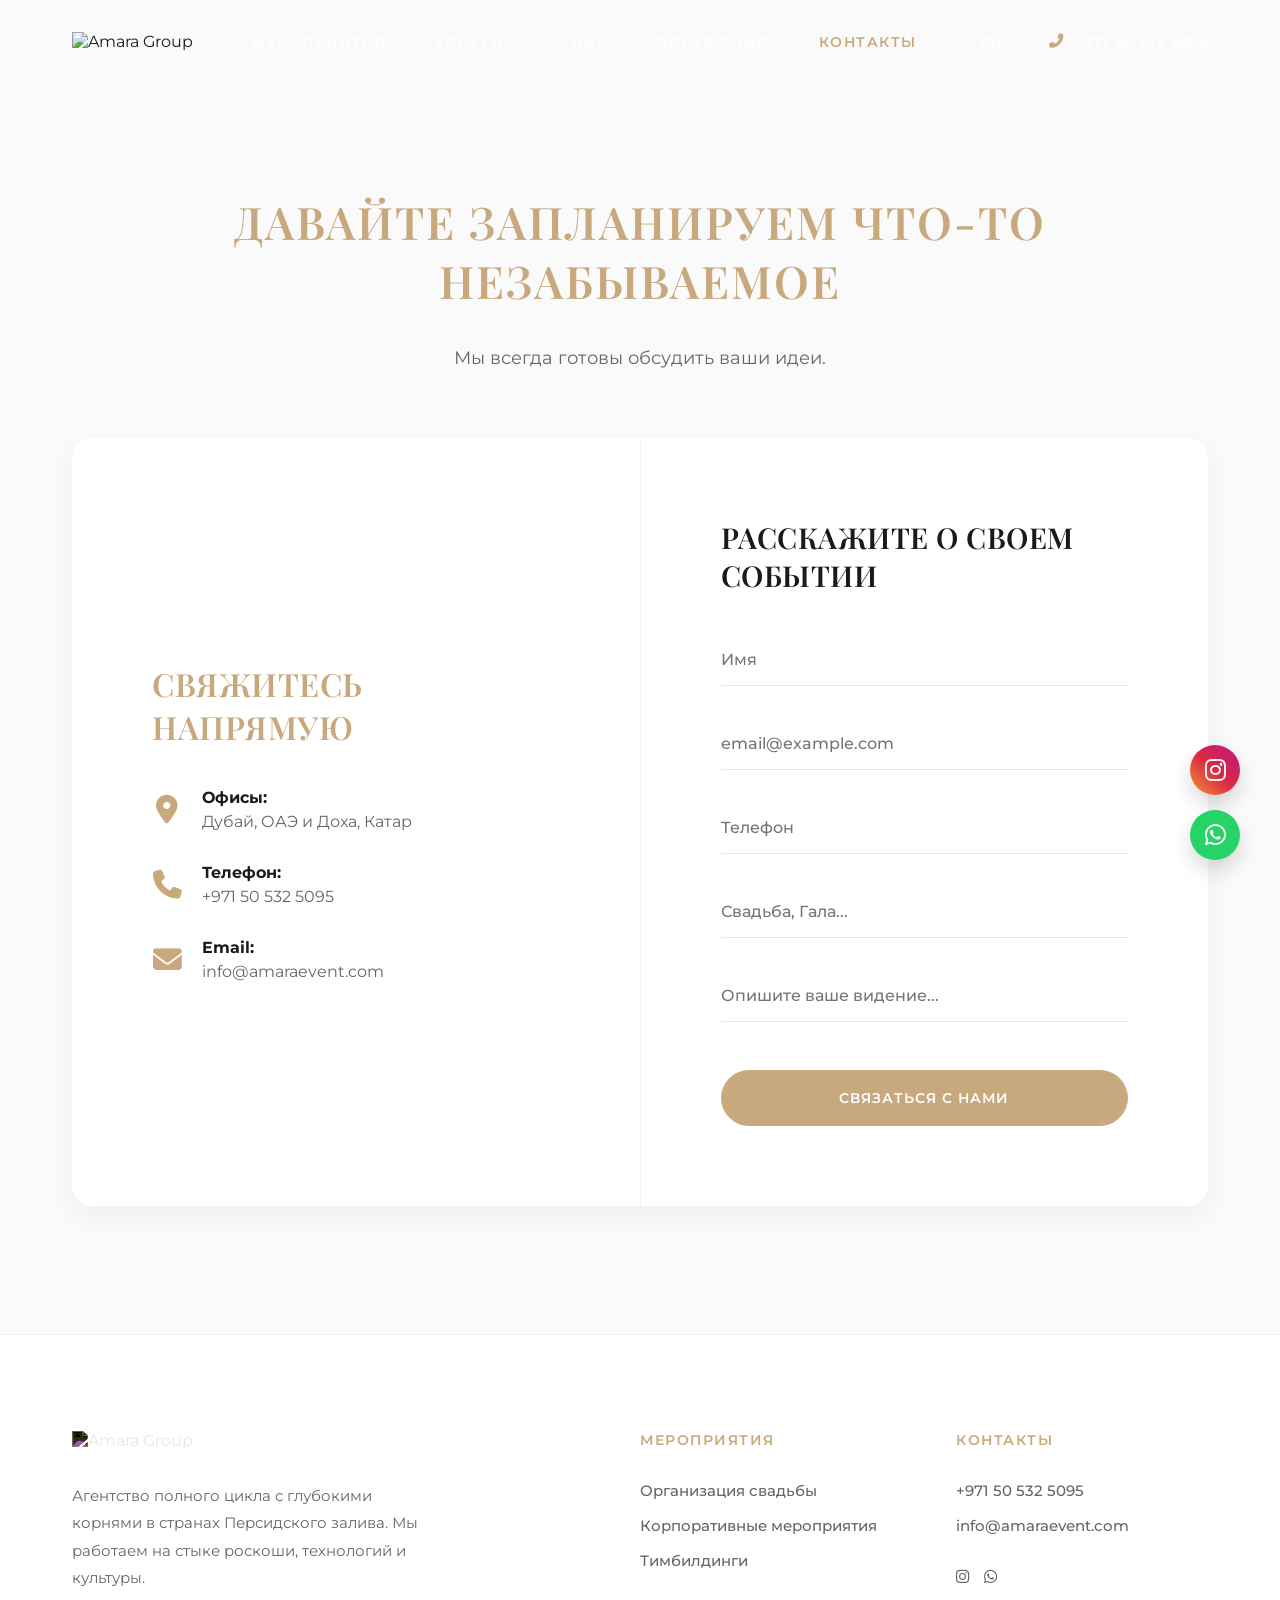
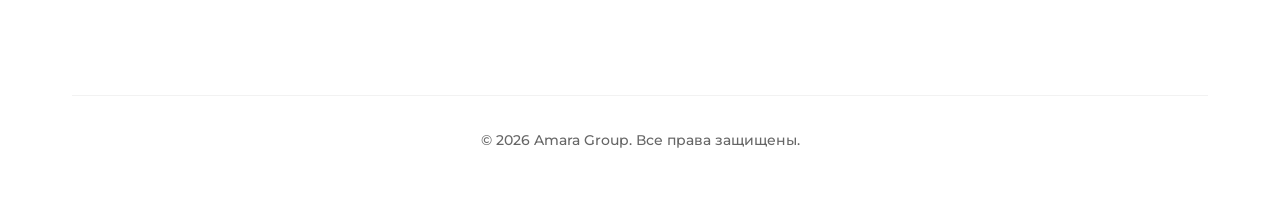
==== commit 7b72deae: "Final luxury design update" ====
--- a/contact.html
+++ b/contact.html
@@ -23,15 +23,15 @@
     <script src="js/main.js" defer></script>
     <script src="js/animations.js" defer></script>
   </head>
-  <body class="luxury-dark">
+  <body class="luxury-light">
     <div class="floating-socials">
       <a
         href="https://www.instagram.com/amara.eventgroup/"
         target="_blank"
-        class="fs-icon"
+        class="fs-icon fs-inst"
         ><i class="fab fa-instagram"></i
       ></a>
-      <a href="https://w.app/xpcw7w" target="_blank" class="fs-icon"
+      <a href="https://wa.me/77758240988" target="_blank" class="fs-icon fs-wa"
         ><i class="fab fa-whatsapp"></i
       ></a>
     </div>
@@ -99,7 +99,7 @@
               max-width: 600px;
               margin: -2rem auto 4rem;
               font-size: 1.1rem;
-              color: var(--text-main);
+              color: var(--text-muted);
             "
           >
             Мы всегда готовы обсудить ваши идеи.
@@ -234,6 +234,7 @@
               src="https://www.amaraevent.com/newwhotelogoamara.png"
               alt="Amara Group"
               class="f-logo"
+              style="filter: invert(1)"
             />
             <p class="f-desc" data-i18n="about_p1">
               Агентство полного цикла с глубокими корнями в странах Персидского
@@ -260,9 +261,13 @@
               <a
                 href="https://www.instagram.com/amara.eventgroup/"
                 target="_blank"
+                class="f-inst-icon"
                 ><i class="fab fa-instagram"></i
               ></a>
-              <a href="https://w.app/xpcw7w" target="_blank"
+              <a
+                href="https://wa.me/77758240988"
+                target="_blank"
+                class="f-wa-icon"
                 ><i class="fab fa-whatsapp"></i
               ></a>
             </div>
--- a/css/style.css
+++ b/css/style.css
@@ -1,13 +1,15 @@
 :root {
-  --bg-main: #141414;
-  --bg-card: #1c1c1c;
-  --text-main: #fdfcf0;
-  --text-muted: #a0a0a0;
+  --bg-main: #fafafa;
+  --bg-card: #ffffff;
+  --text-main: #1a1a1a;
+  --text-muted: #666666;
   --accent-gold: #c8a97e;
   --radius: 20px;
   --font-heading: "Playfair Display", serif;
   --font-text: "Montserrat", sans-serif;
-}
+  --shadow: 0 10px 30px rgba(0, 0, 0, 0.05);
+}
+
 * {
   margin: 0;
   padding: 0;
@@ -16,12 +18,12 @@
 html {
   scroll-behavior: smooth;
 }
-body.luxury-dark {
+body.luxury-light {
   font-family: var(--font-text);
   color: var(--text-main);
   background-color: var(--bg-main);
   overflow-x: hidden;
-  font-weight: 300;
+  font-weight: 400;
 }
 a {
   text-decoration: none !important;
@@ -41,12 +43,13 @@
 .text-center {
   text-align: center;
 }
+
 h1,
 h2,
 h3,
 h4 {
   font-family: var(--font-heading);
-  font-weight: 400;
+  font-weight: 600;
   margin-bottom: 1.5rem;
   color: var(--text-main);
   letter-spacing: 0.5px;
@@ -68,10 +71,11 @@
   text-transform: uppercase;
   letter-spacing: 2px;
 }
+
 .btn-gold {
   display: inline-block;
   background: var(--accent-gold);
-  color: #000 !important;
+  color: #fff !important;
   padding: 1.2rem 3rem;
   border-radius: 50px;
   font-family: var(--font-text);
@@ -106,8 +110,9 @@
 }
 .btn-gold-outline:hover {
   background: var(--accent-gold);
-  color: #000 !important;
-}
+  color: #fff !important;
+}
+
 .floating-socials {
   position: fixed;
   bottom: 40px;
@@ -124,19 +129,24 @@
   display: flex;
   align-items: center;
   justify-content: center;
-  background: var(--bg-card);
-  color: var(--accent-gold);
-  font-size: 1.4rem;
+  font-size: 1.5rem;
   transition:
     transform 0.4s,
-    background 0.4s;
-  box-shadow: 0 10px 30px rgba(0, 0, 0, 0.5);
+    filter 0.4s;
+  box-shadow: 0 10px 20px rgba(0, 0, 0, 0.15);
+  color: #fff !important;
+}
+.fs-inst {
+  background: linear-gradient(45deg, #f09433 0%, #dc2743 50%, #bc1888 100%);
+}
+.fs-wa {
+  background: #25d366;
 }
 .fs-icon:hover {
   transform: translateY(-5px);
-  background: var(--accent-gold);
-  color: #000 !important;
-}
+  filter: brightness(1.1);
+}
+
 .header {
   position: fixed;
   top: 0;
@@ -148,8 +158,8 @@
 }
 .header.scrolled {
   padding: 1rem 0;
-  background: rgba(20, 20, 20, 0.98);
-  border-bottom: 1px solid rgba(255, 255, 255, 0.05);
+  background: rgba(255, 255, 255, 0.98);
+  box-shadow: var(--shadow);
 }
 .header-container {
   display: flex;
@@ -158,24 +168,33 @@
 }
 .logo img {
   height: 45px;
-  transition: height 0.3s;
-}
+  transition: all 0.3s;
+}
+.header.scrolled .logo img {
+  filter: invert(1);
+}
+
 .nav-menu {
   display: flex;
   gap: 3rem;
 }
 .nav-menu a {
   font-size: 0.85rem;
-  font-weight: 500;
+  font-weight: 600;
   text-transform: uppercase;
   letter-spacing: 1.5px;
-  opacity: 0.8;
+  color: #fff;
+  opacity: 0.9;
+}
+.header.scrolled .nav-menu a {
+  color: var(--text-main);
 }
 .nav-menu a:hover,
 .nav-menu a.active {
   opacity: 1;
-  color: var(--accent-gold);
-}
+  color: var(--accent-gold) !important;
+}
+
 .header-right {
   display: flex;
   align-items: center;
@@ -187,22 +206,29 @@
   border: none;
   font-family: var(--font-text);
   font-size: 0.85rem;
-  font-weight: 500;
+  font-weight: 600;
   cursor: pointer;
   outline: none;
   text-transform: uppercase;
 }
+.header.scrolled .lang-switcher select {
+  color: var(--text-main);
+}
 .lang-switcher select option {
-  background: var(--bg-main);
-  color: #fff;
+  background: var(--bg-card);
+  color: var(--text-main);
 }
 .phone {
-  font-weight: 500;
+  font-weight: 600;
   font-size: 0.9rem;
   letter-spacing: 1px;
   display: flex;
   align-items: center;
   gap: 10px;
+  color: #fff;
+}
+.header.scrolled .phone {
+  color: var(--text-main);
 }
 .phone i {
   color: var(--accent-gold);
@@ -213,13 +239,17 @@
   font-size: 1.5rem;
   cursor: pointer;
 }
+.header.scrolled .hamburger {
+  color: var(--text-main);
+}
+
 .mobile-menu {
   position: fixed;
   top: 0;
   left: 0;
   width: 100%;
   height: 100vh;
-  background: var(--bg-main);
+  background: var(--bg-card);
   z-index: 2000;
   display: flex;
   flex-direction: column;
@@ -243,7 +273,7 @@
   background: none;
   border: none;
   cursor: pointer;
-  color: #fff;
+  color: var(--text-main);
 }
 .mobile-nav-links {
   display: flex;
@@ -254,24 +284,26 @@
 .mobile-nav-links a {
   font-family: var(--font-heading);
   font-size: 2rem;
-  color: #fff;
-  text-transform: none;
-}
+  color: var(--text-main);
+  font-weight: 600;
+}
+
 .hero-luxury {
   position: relative;
   height: 100vh;
   display: flex;
   align-items: center;
   justify-content: center;
-}
-.hero-bg {
+  overflow: hidden;
+}
+.hero-bg,
+.hero-video {
   position: absolute;
   top: 0;
   left: 0;
   width: 100%;
   height: 100%;
-  background-size: cover;
-  background-position: center;
+  object-fit: cover;
   z-index: 1;
 }
 .hero-overlay {
@@ -280,11 +312,7 @@
   left: 0;
   width: 100%;
   height: 100%;
-  background: linear-gradient(
-    to bottom,
-    rgba(20, 20, 20, 0.3) 0%,
-    rgba(20, 20, 20, 0.9) 100%
-  );
+  background: rgba(0, 0, 0, 0.5);
   z-index: 2;
 }
 .hero-content {
@@ -297,7 +325,8 @@
   font-size: 4.5rem;
   line-height: 1.1;
   margin-bottom: 2rem;
-  text-shadow: 0 10px 30px rgba(0, 0, 0, 0.5);
+  color: #fff;
+  text-shadow: 0 4px 20px rgba(0, 0, 0, 0.3);
 }
 .hero-subtitle {
   font-size: 1.2rem;
@@ -307,9 +336,11 @@
   margin-bottom: 3.5rem;
   font-family: var(--font-text);
 }
+
 .trust-logos {
-  border-bottom: 1px solid rgba(255, 255, 255, 0.05);
+  border-bottom: 1px solid rgba(0, 0, 0, 0.05);
   padding: 4rem 0;
+  background: var(--bg-card);
 }
 .client-logo {
   height: 100px;
@@ -320,40 +351,44 @@
 .client-logo img {
   max-width: 150px;
   max-height: 50px;
-  filter: grayscale(100%) brightness(200%) opacity(0.4);
+  filter: grayscale(100%) opacity(0.4);
   transition: all 0.4s ease;
 }
 .client-logo:hover img {
-  filter: grayscale(0%) brightness(100%) opacity(1);
+  filter: grayscale(0%) opacity(1);
 }
 .logo-text {
   font-family: var(--font-heading);
   font-size: 1.5rem;
-  color: rgba(255, 255, 255, 0.4);
+  color: rgba(0, 0, 0, 0.3);
   transition: color 0.4s;
+  font-weight: 600;
 }
 .client-logo:hover .logo-text {
   color: var(--accent-gold);
 }
+
 .stats-text-wrapper {
   max-width: 800px;
   margin: 0 auto;
 }
 .stats-lead {
   font-size: 1.5rem;
-  color: #fff;
+  color: var(--text-main);
   font-family: var(--font-heading);
   margin-bottom: 2rem;
+  font-weight: 600;
 }
 .stats-highlight {
   color: var(--accent-gold);
-  font-weight: 500;
+  font-weight: 600;
   font-size: 1.1rem;
   margin-top: 2rem;
 }
 .stats-btn-wrap {
   margin-top: 3rem;
 }
+
 .services-luxury-grid {
   display: grid;
   grid-template-columns: repeat(3, 1fr);
@@ -371,6 +406,7 @@
   text-align: left;
   transition: transform 0.4s ease;
   background: var(--bg-card);
+  box-shadow: var(--shadow);
 }
 .luxury-card-img {
   position: absolute;
@@ -391,8 +427,8 @@
   inset: 0;
   background: linear-gradient(
     to top,
-    rgba(20, 20, 20, 0.95) 0%,
-    rgba(20, 20, 20, 0.1) 100%
+    rgba(0, 0, 0, 0.9) 0%,
+    rgba(0, 0, 0, 0.1) 100%
   );
   z-index: 2;
   transition: background 0.4s;
@@ -400,8 +436,8 @@
 .luxury-card:hover .luxury-card-overlay {
   background: linear-gradient(
     to top,
-    rgba(20, 20, 20, 0.95) 0%,
-    rgba(200, 169, 126, 0.3) 100%
+    rgba(0, 0, 0, 0.9) 0%,
+    rgba(200, 169, 126, 0.4) 100%
   );
 }
 .luxury-card-content {
@@ -412,12 +448,14 @@
   font-size: 1.5rem;
   margin: 0;
   line-height: 1.3;
+  color: #fff;
 }
 .text-only-card {
   background: var(--bg-card);
   justify-content: center;
   align-items: center;
-  border: 1px solid rgba(255, 255, 255, 0.05);
+  border: 1px solid rgba(0, 0, 0, 0.05);
+  box-shadow: var(--shadow);
 }
 .centered-content {
   display: flex;
@@ -441,9 +479,10 @@
 }
 .text-only-card:hover .luxury-arrow {
   background: var(--accent-gold);
-  color: #000;
+  color: #fff;
   transform: translateX(10px);
 }
+
 .oob-luxury-wrapper {
   max-width: 1000px;
   margin: 0 auto;
@@ -457,7 +496,7 @@
   padding: 4rem;
   border-radius: var(--radius);
   width: 100%;
-  border: 1px solid rgba(255, 255, 255, 0.02);
+  box-shadow: var(--shadow);
 }
 .oob-360-block h3 {
   margin-bottom: 3rem;
@@ -465,6 +504,7 @@
   font-size: 1rem;
   letter-spacing: 2px;
   text-transform: uppercase;
+  font-weight: 600;
 }
 .cycle-luxury-flow {
   display: flex;
@@ -477,16 +517,16 @@
   font-size: 0.9rem;
   text-transform: uppercase;
   letter-spacing: 1px;
-  color: #fff;
-  font-weight: 500;
+  color: var(--text-main);
+  font-weight: 600;
 }
 .cycle-dot {
   width: 6px;
   height: 6px;
   background: var(--accent-gold);
   border-radius: 50%;
-  opacity: 0.5;
-}
+}
+
 .oob-features-grid {
   display: grid;
   grid-template-columns: repeat(3, 1fr);
@@ -501,7 +541,7 @@
   flex-direction: column;
   align-items: center;
   text-align: center;
-  border: 1px solid rgba(255, 255, 255, 0.02);
+  box-shadow: var(--shadow);
   transition: transform 0.4s ease;
 }
 .feature-luxury-card:hover {
@@ -517,19 +557,22 @@
   font-size: 1rem;
   letter-spacing: 1px;
   margin-bottom: 1rem;
+  font-weight: 600;
 }
 .feature-luxury-card p {
   font-size: 0.85rem;
   margin: 0;
 }
 .highlight-card {
-  border-color: var(--accent-gold);
-  background: rgba(200, 169, 126, 0.03);
-}
+  border: 1px solid var(--accent-gold);
+  background: #fff;
+}
+
 .gal-lux-card {
   border-radius: var(--radius);
   overflow: hidden;
   aspect-ratio: 4/5;
+  box-shadow: var(--shadow);
 }
 .gal-lux-card img {
   width: 100%;
@@ -540,10 +583,12 @@
 .gal-lux-card:hover img {
   transform: scale(1.05);
 }
+
 .srv-lux-card {
   border-radius: var(--radius);
   overflow: hidden;
   background: var(--bg-card);
+  box-shadow: var(--shadow);
 }
 .srv-lux-card img {
   width: 100%;
@@ -559,11 +604,13 @@
   margin: 0;
   font-family: var(--font-heading);
   text-transform: none;
-}
+  font-weight: 600;
+}
+
 .reviews-section {
   background: var(--bg-card);
-  border-top: 1px solid rgba(255, 255, 255, 0.02);
-  border-bottom: 1px solid rgba(255, 255, 255, 0.02);
+  border-top: 1px solid rgba(0, 0, 0, 0.05);
+  border-bottom: 1px solid rgba(0, 0, 0, 0.05);
 }
 .review-card {
   padding: 3rem;
@@ -573,15 +620,16 @@
   font-size: 2.5rem;
   color: var(--accent-gold);
   margin-bottom: 2rem;
-  opacity: 0.3;
+  opacity: 0.5;
 }
 .review-text {
   font-size: 1.2rem;
-  color: #fff;
+  color: var(--text-main);
   font-style: italic;
   max-width: 700px;
   margin: 0 auto 2rem;
   line-height: 1.8;
+  font-weight: 500;
 }
 .review-author {
   font-family: var(--font-text);
@@ -589,7 +637,9 @@
   letter-spacing: 1px;
   color: var(--accent-gold);
   text-transform: uppercase;
-}
+  font-weight: 600;
+}
+
 .team-lux-card {
   text-align: center;
 }
@@ -602,6 +652,7 @@
   background-position: top;
   filter: grayscale(100%);
   transition: filter 0.5s ease;
+  box-shadow: var(--shadow);
 }
 .team-lux-card:hover .team-lux-img {
   filter: grayscale(0%);
@@ -611,19 +662,22 @@
   margin-bottom: 0.5rem;
   text-transform: capitalize;
   font-family: var(--font-heading);
+  font-weight: 600;
 }
 .team-lux-card p {
   font-size: 0.85rem;
   letter-spacing: 1px;
   text-transform: uppercase;
   margin: 0;
-}
+  font-weight: 600;
+}
+
 .contact-box {
   background: var(--bg-card);
   border-radius: var(--radius);
   display: flex;
   overflow: hidden;
-  border: 1px solid rgba(255, 255, 255, 0.02);
+  box-shadow: var(--shadow);
 }
 .contact-box-left,
 .contact-box-right {
@@ -631,11 +685,11 @@
   padding: 5rem;
 }
 .contact-box-left {
-  background: rgba(200, 169, 126, 0.03);
+  background: #fff;
   display: flex;
   flex-direction: column;
   justify-content: center;
-  border-right: 1px solid rgba(255, 255, 255, 0.02);
+  border-right: 1px solid rgba(0, 0, 0, 0.05);
 }
 .contact-sub {
   font-size: 1.1rem;
@@ -647,13 +701,14 @@
   width: 100%;
   background: transparent;
   border: none;
-  border-bottom: 1px solid rgba(255, 255, 255, 0.2);
+  border-bottom: 1px solid rgba(0, 0, 0, 0.1);
   padding: 1rem 0;
-  color: #fff;
+  color: var(--text-main);
   font-family: var(--font-text);
   font-size: 1rem;
   outline: none;
   transition: border-color 0.4s;
+  font-weight: 500;
 }
 .luxury-form input:focus {
   border-color: var(--accent-gold);
@@ -662,10 +717,11 @@
   width: 100%;
   margin-top: 1rem;
 }
+
 .footer-luxury {
   padding: 6rem 0 2rem;
-  background: #0c0c0c;
-  border-top: 1px solid rgba(255, 255, 255, 0.05);
+  background: var(--bg-card);
+  border-top: 1px solid rgba(0, 0, 0, 0.05);
 }
 .footer-grid {
   display: grid;
@@ -689,6 +745,7 @@
   margin-bottom: 2rem;
   color: var(--accent-gold);
   text-transform: uppercase;
+  font-weight: 600;
 }
 .f-links a,
 .f-contact a {
@@ -696,35 +753,45 @@
   color: var(--text-muted);
   margin-bottom: 1rem;
   font-size: 0.95rem;
+  font-weight: 500;
 }
 .f-links a:hover,
 .f-contact a:hover {
-  color: #fff;
+  color: var(--text-main);
 }
 .f-socials {
   display: flex;
   gap: 15px;
   margin-top: 2rem;
 }
-.f-socials a {
-  color: var(--text-muted);
-  font-size: 1.2rem;
-}
-.f-socials a:hover {
-  color: var(--accent-gold);
+.f-inst-icon {
+  font-size: 1.5rem;
+  color: #dc2743;
+  transition: transform 0.3s;
+}
+.f-wa-icon {
+  font-size: 1.5rem;
+  color: #25d366;
+  transition: transform 0.3s;
+}
+.f-inst-icon:hover,
+.f-wa-icon:hover {
+  transform: translateY(-3px);
 }
 .footer-bottom {
-  border-top: 1px solid rgba(255, 255, 255, 0.05);
+  border-top: 1px solid rgba(0, 0, 0, 0.05);
   padding-top: 2rem;
   font-size: 0.85rem;
-  color: rgba(255, 255, 255, 0.3);
-}
+  color: var(--text-muted);
+  font-weight: 500;
+}
+
 .swiper-pagination {
   position: static !important;
   margin-top: 3rem;
 }
 .swiper-pagination-bullet {
-  background: rgba(255, 255, 255, 0.2) !important;
+  background: rgba(0, 0, 0, 0.2) !important;
   opacity: 1 !important;
   width: 8px;
   height: 8px;
--- a/css/responsive.css
+++ b/css/responsive.css
@@ -15,7 +15,7 @@
   }
   .contact-box-left {
     border-right: none;
-    border-bottom: 1px solid rgba(255, 255, 255, 0.02);
+    border-bottom: 1px solid rgba(0, 0, 0, 0.05);
   }
   .footer-grid {
     grid-template-columns: repeat(2, 1fr);
